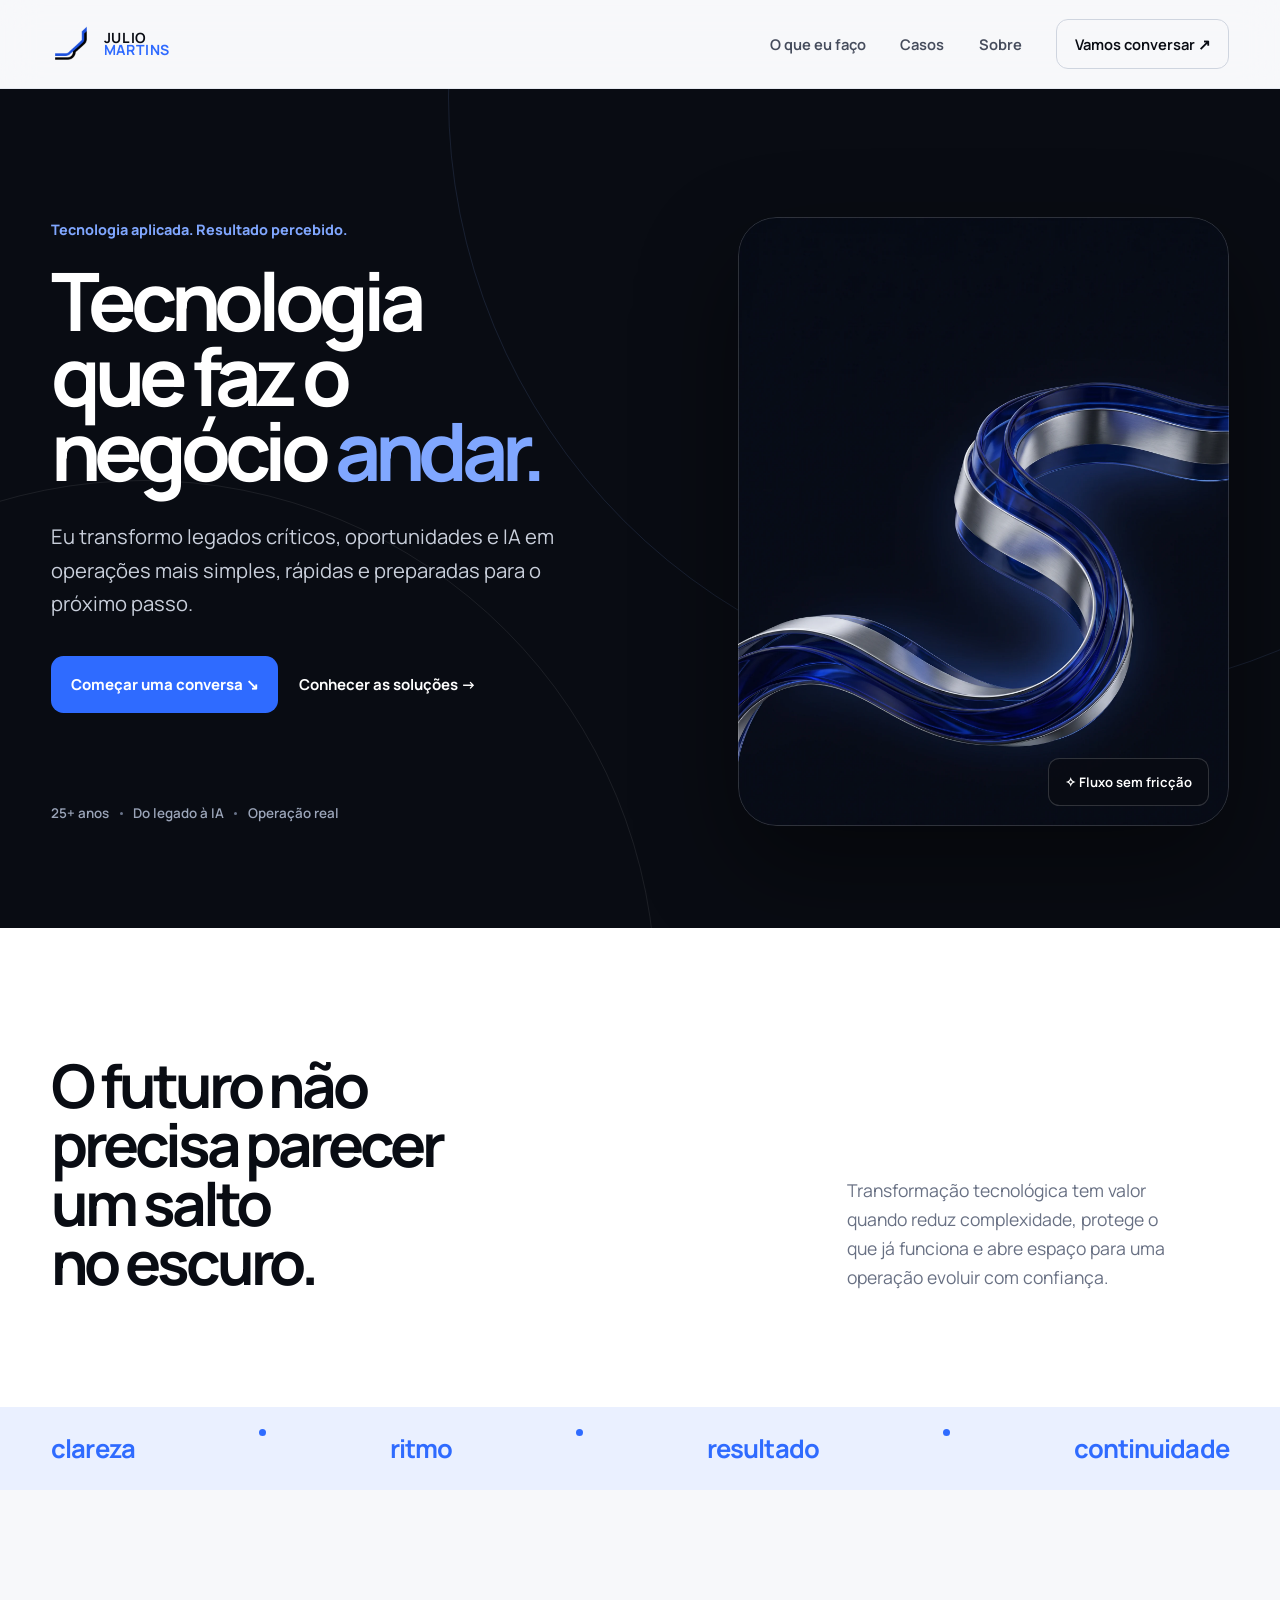
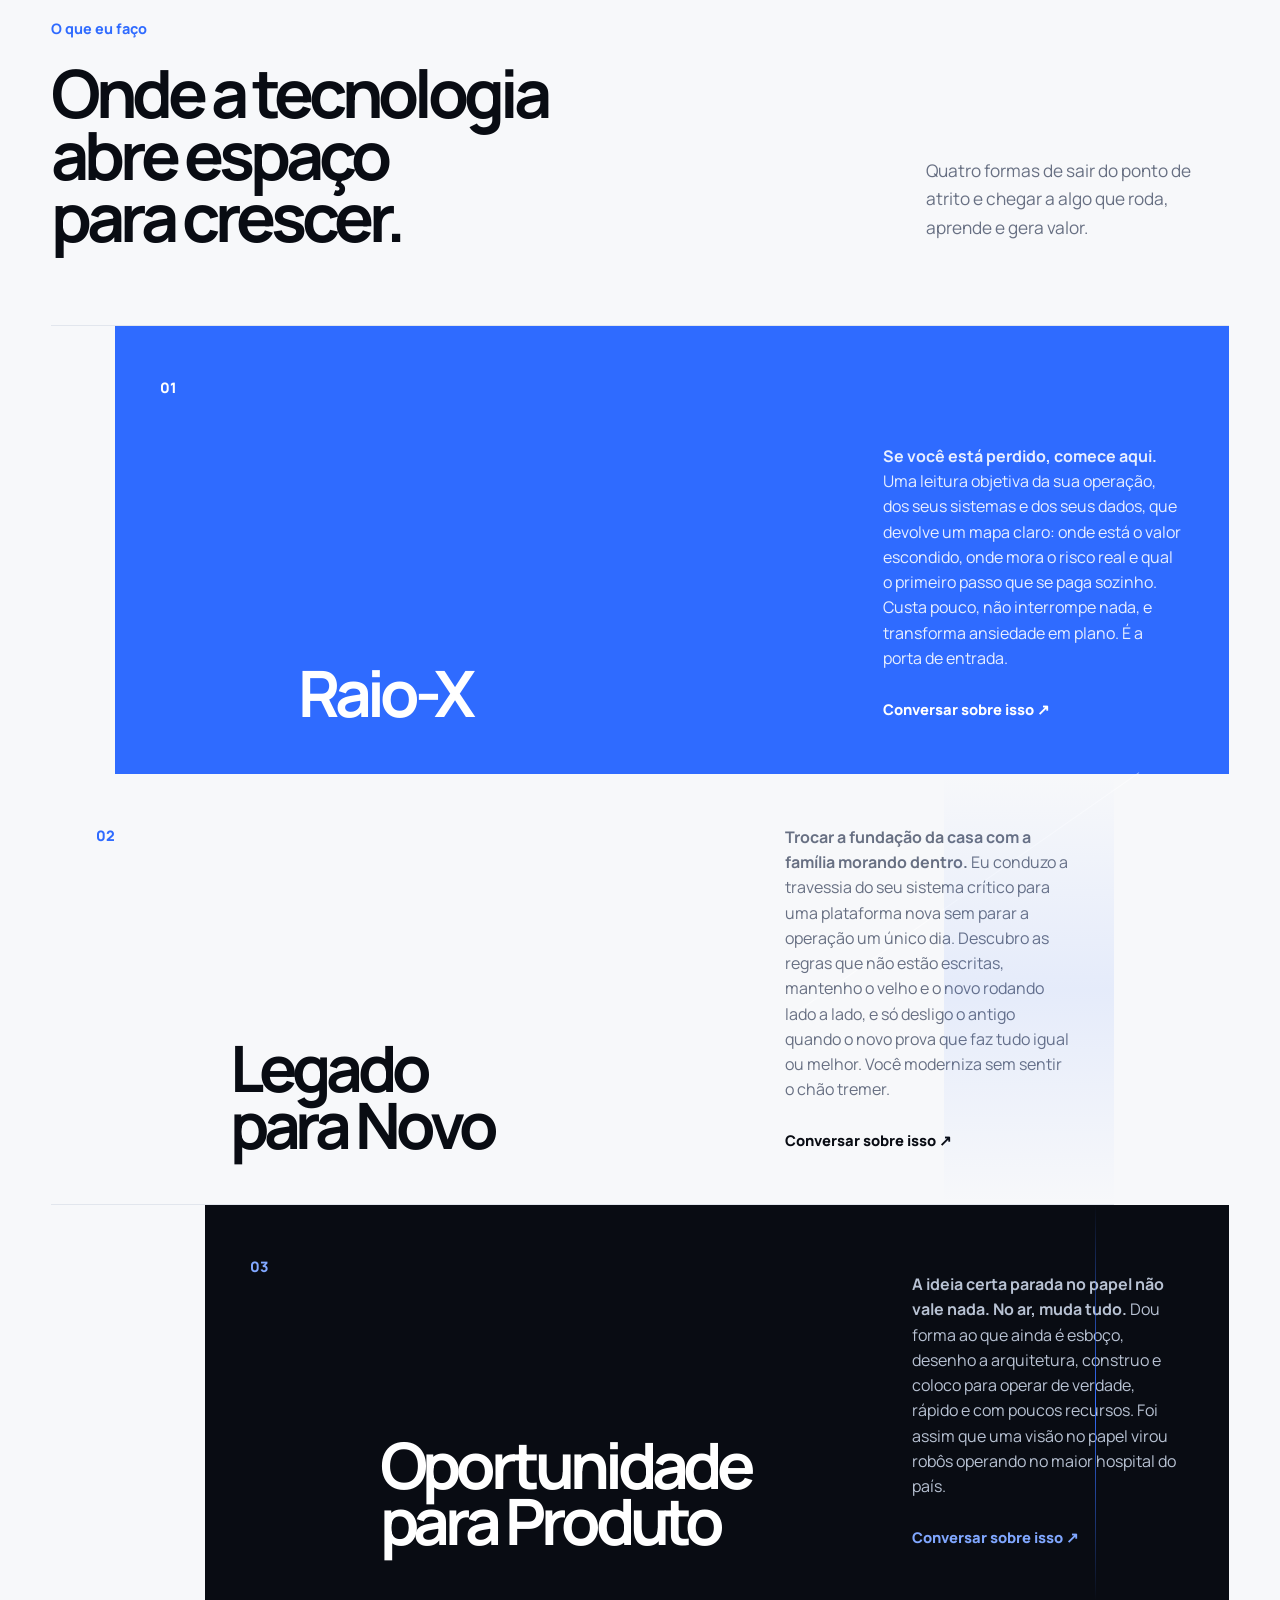
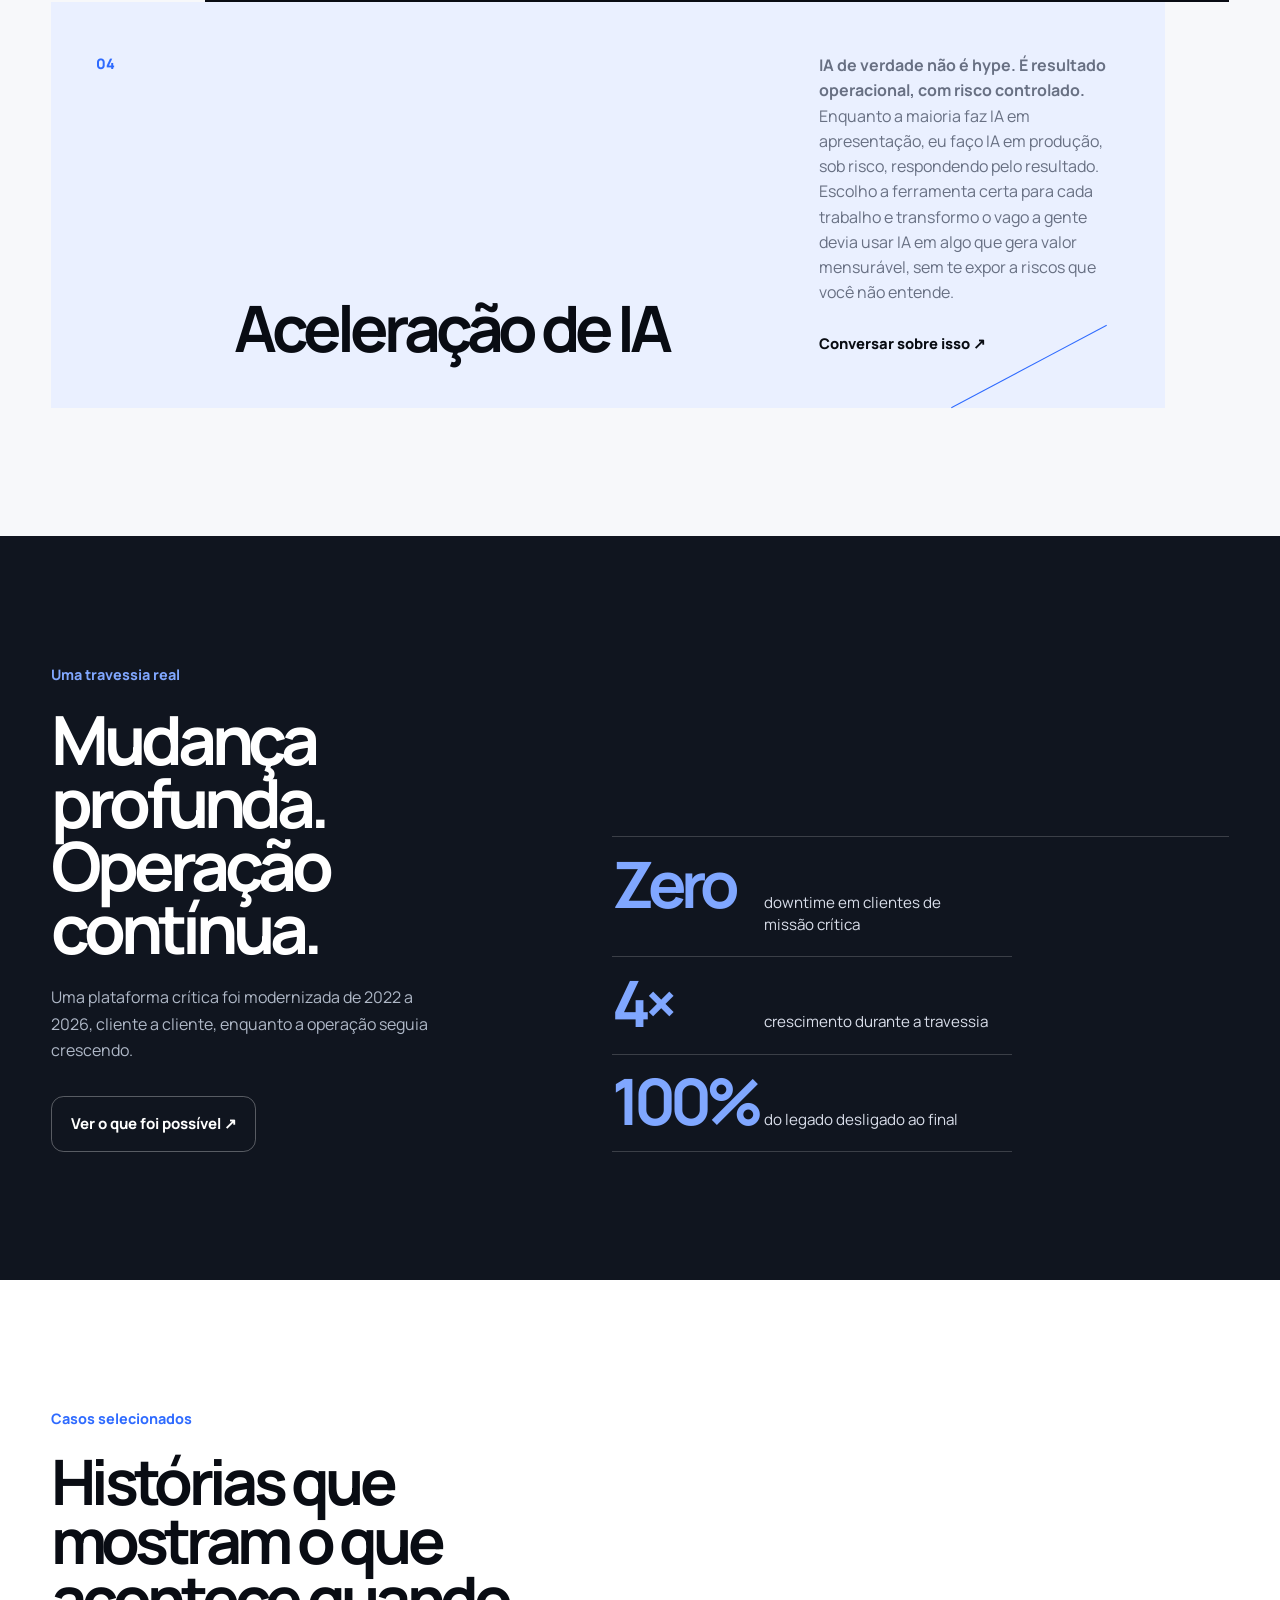
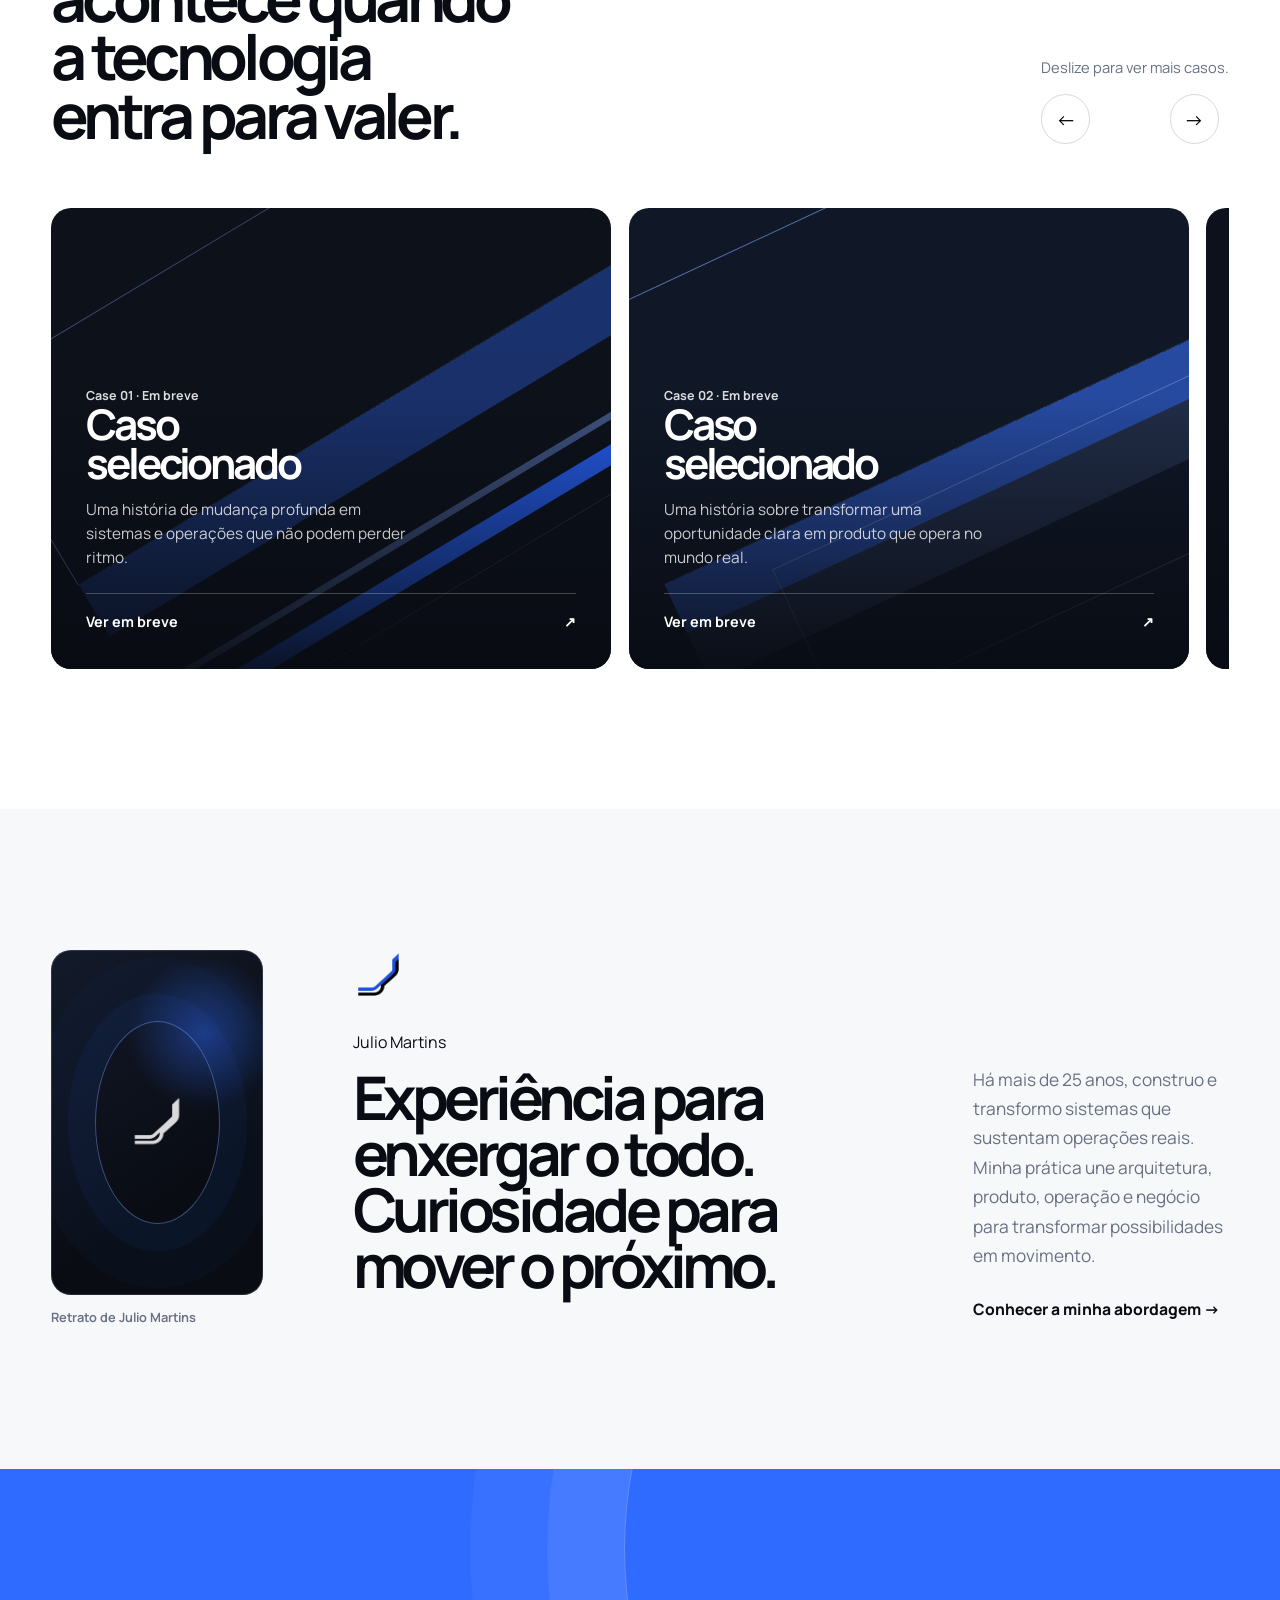
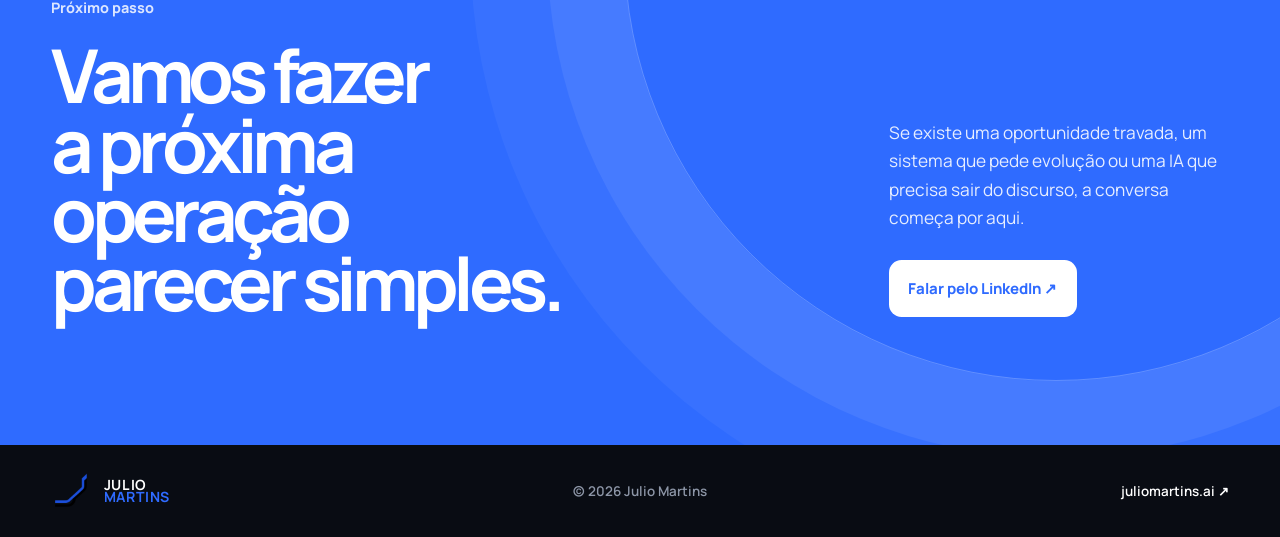
==== index.html @ aa7cf561 "conteudo: restaura textos convincentes dos produtos no design novo + remove todos os travessoes Co-A" ====
<!-- Direção visual: Sistema Vivo, minimalismo tecnológico premium, leve, comercial e sem estética de engenharia civil. -->
<!doctype html>
<html lang="pt-BR">
<head>
  <meta charset="utf-8">
  <meta name="viewport" content="width=device-width, initial-scale=1">
  <title>Julio Martins, tecnologia que faz o negócio andar</title>
  <meta name="description" content="Julio Martins transforma legados críticos, oportunidades e IA em operações mais simples, rápidas e preparadas para crescer.">
  <meta property="og:type" content="website"><meta property="og:locale" content="pt_BR">
  <meta property="og:title" content="Julio Martins, tecnologia que faz o negócio andar"><meta property="og:description" content="Tecnologia aplicada em operações reais, com clareza e resultado percebido.">
  <meta property="og:image" content="https://juliomartins.ai/assets/img/og-default.svg"><meta property="og:url" content="https://juliomartins.ai/">
  <link rel="canonical" href="https://juliomartins.ai/"><link rel="icon" href="assets/img/marca-trilhos.webp" type="image/webp">
  <link rel="preconnect" href="https://fonts.googleapis.com"><link rel="preconnect" href="https://fonts.gstatic.com" crossorigin>
  <link href="https://fonts.googleapis.com/css2?family=Manrope:wght@400;500;600;700;800&display=swap" rel="stylesheet"><link rel="stylesheet" href="styles.css"><link rel="stylesheet" href="styles-improvements.css"><link rel="stylesheet" href="practice-sequence.css">
</head>
<body>
  <a class="skip-link" href="#conteudo">Ir para o conteúdo principal</a>
  <header class="site-header"><div class="shell header-inner"><a class="brand" href="#inicio" aria-label="Julio Martins, início"><img src="assets/img/marca-trilhos.webp" alt=""><span><b>Julio</b><b>Martins</b></span></a><nav class="site-nav" aria-label="Navegação principal"><a href="#praticas">O que eu faço</a><a href="#casos">Casos</a><a href="#sobre">Sobre</a><a class="nav-cta" href="#contato">Vamos conversar ↗</a></nav></div></header>
  <main id="conteudo">
    <section class="hero" id="inicio"><div class="hero-orbit a" aria-hidden="true"></div><div class="hero-orbit b" aria-hidden="true"></div><div class="shell hero-layout"><div class="hero-copy"><p class="hero-kicker">Tecnologia aplicada. Resultado percebido.</p><h1>Tecnologia que faz o negócio <em>andar.</em></h1><p>Eu transformo legados críticos, oportunidades e IA em operações mais simples, rápidas e preparadas para o próximo passo.</p><div class="hero-actions"><a class="button primary" href="#contato">Começar uma conversa ↘</a><a class="quiet" href="#praticas">Conhecer as soluções →</a></div><small>25+ anos <i></i> Do legado à IA <i></i> Operação real</small></div><figure class="hero-art"><img src="assets/img/hero-sistema-vivo-premium.webp" alt="Escultura fluida em vidro azul, representando um sistema em movimento"><figcaption>✧ Fluxo sem fricção</figcaption></figure></div></section>
    <section class="signal"><div class="shell signal-layout"><h2>O futuro não precisa parecer um salto no escuro.</h2><p>Transformação tecnológica tem valor quando reduz complexidade, protege o que já funciona e abre espaço para uma operação evoluir com confiança.</p></div><div class="marquee">clareza <i></i> ritmo <i></i> resultado <i></i> continuidade</div></section>
    <section class="practices" id="praticas"><div class="shell intro"><div><p class="section-label">O que eu faço</p><h2>Onde a tecnologia abre espaço para crescer.</h2></div><p>Quatro formas de sair do ponto de atrito e chegar a algo que roda, aprende e gera valor.</p></div><div class="shell practice-sequence">
      <article class="practice-row practice-row--01"><p class="practice-index">01</p><h3>Raio-X</h3><div class="practice-summary"><p><strong>Se você está perdido, comece aqui.</strong> Uma leitura objetiva da sua operação, dos seus sistemas e dos seus dados, que devolve um mapa claro: onde está o valor escondido, onde mora o risco real e qual o primeiro passo que se paga sozinho. Custa pouco, não interrompe nada, e transforma ansiedade em plano. É a porta de entrada.</p><a href="#contato">Conversar sobre isso ↗</a></div></article>
      <article class="practice-row practice-row--02"><p class="practice-index">02</p><h3>Legado para Novo</h3><div class="practice-summary"><p><strong>Trocar a fundação da casa com a família morando dentro.</strong> Eu conduzo a travessia do seu sistema crítico para uma plataforma nova sem parar a operação um único dia. Descubro as regras que não estão escritas, mantenho o velho e o novo rodando lado a lado, e só desligo o antigo quando o novo prova que faz tudo igual ou melhor. Você moderniza sem sentir o chão tremer.</p><a href="#contato">Conversar sobre isso ↗</a></div></article>
      <article class="practice-row practice-row--03"><p class="practice-index">03</p><h3>Oportunidade para Produto</h3><div class="practice-summary"><p><strong>A ideia certa parada no papel não vale nada. No ar, muda tudo.</strong> Dou forma ao que ainda é esboço, desenho a arquitetura, construo e coloco para operar de verdade, rápido e com poucos recursos. Foi assim que uma visão no papel virou robôs operando no maior hospital do país.</p><a href="#contato">Conversar sobre isso ↗</a></div></article>
      <article class="practice-row practice-row--04"><p class="practice-index">04</p><h3>Aceleração de IA</h3><div class="practice-summary"><p><strong>IA de verdade não é hype. É resultado operacional, com risco controlado.</strong> Enquanto a maioria faz IA em apresentação, eu faço IA em produção, sob risco, respondendo pelo resultado. Escolho a ferramenta certa para cada trabalho e transformo o vago a gente devia usar IA em algo que gera valor mensurável, sem te expor a riscos que você não entende.</p><a href="#contato">Conversar sobre isso ↗</a></div></article>
    </div></section>
    <section class="outcome"><div class="shell outcome-layout"><div><p class="section-label">Uma travessia real</p><h2>Mudança profunda. Operação contínua.</h2><p>Uma plataforma crítica foi modernizada de 2022 a 2026, cliente a cliente, enquanto a operação seguia crescendo.</p><a class="button outline" href="casos/br-captura.html">Ver o que foi possível ↗</a></div><div class="numbers"><p><b>Zero</b><span>downtime em clientes de missão crítica</span></p><p><b>4×</b><span>crescimento durante a travessia</span></p><p><b>100%</b><span>do legado desligado ao final</span></p></div></div></section>
    <section class="cases" id="casos"><div class="shell cases-head"><div><p class="section-label">Casos selecionados</p><h2>Histórias que mostram o que acontece quando a tecnologia entra para valer.</h2></div><div class="controls"><p>Deslize para ver mais casos.</p><button class="prev" type="button" aria-label="Ver casos anteriores">←</button><button class="next" type="button" aria-label="Ver próximos casos">→</button></div></div><div class="case-carousel" aria-label="Carrossel de casos selecionados">
      <article class="case migration"><div><span>Case 01 · Em breve</span><h3>Caso selecionado</h3><p>Uma história de mudança profunda em sistemas e operações que não podem perder ritmo.</p><footer>Ver em breve <b>↗</b></footer></div></article>
      <article class="case product"><div><span>Case 02 · Em breve</span><h3>Caso selecionado</h3><p>Uma história sobre transformar uma oportunidade clara em produto que opera no mundo real.</p><footer>Ver em breve <b>↗</b></footer></div></article>
      <article class="case intelligence"><div><span>Case 03 · Em breve</span><h3>Caso selecionado</h3><p>Uma história de IA aplicada com clareza, método e responsabilidade sobre o resultado.</p><footer>Ver em breve <b>↗</b></footer></div></article>
    </div></section>
    <section class="about" id="sobre"><div class="shell about-layout"><figure class="portrait-slot" data-slot="foto-julio"><div class="portrait-placeholder" aria-hidden="true"><img src="assets/img/marca-trilhos.webp" alt=""></div><figcaption>Retrato de Julio Martins</figcaption></figure><div><img src="assets/img/marca-trilhos.webp" alt="" class="about-mark"><p>Julio Martins</p><h2>Experiência para enxergar o todo. Curiosidade para mover o próximo.</h2></div><div><p>Há mais de 25 anos, construo e transformo sistemas que sustentam operações reais. Minha prática une arquitetura, produto, operação e negócio para transformar possibilidades em movimento.</p><a href="#contato">Conhecer a minha abordagem →</a></div></div></section>
    <section class="contact" id="contato"><div class="glow" aria-hidden="true"></div><div class="shell contact-layout"><div><p class="section-label">Próximo passo</p><h2>Vamos fazer a próxima operação parecer simples.</h2></div><div><p>Se existe uma oportunidade travada, um sistema que pede evolução ou uma IA que precisa sair do discurso, a conversa começa por aqui.</p><a class="button white" href="https://www.linkedin.com/in/juliomartins" rel="me">Falar pelo LinkedIn ↗</a></div></div></section>
  </main>
  <footer class="site-footer"><div class="shell footer-inner"><a class="brand" href="#inicio"><img src="assets/img/marca-trilhos.webp" alt=""><span><b>Julio</b><b>Martins</b></span></a><p>© 2026 Julio Martins</p><a href="https://juliomartins.ai/">juliomartins.ai ↗</a></div></footer>
  <script>const c=document.querySelector('.case-carousel');document.querySelector('.prev').addEventListener('click',()=>c.scrollBy({left:-c.clientWidth*.82,behavior:'smooth'}));document.querySelector('.next').addEventListener('click',()=>c.scrollBy({left:c.clientWidth*.82,behavior:'smooth'}));</script>
</body>
</html>
---- styles.css ----
/* Sistema Vivo — minimalismo tecnológico premium; sofisticado e comercial, sem linguagem de engenharia civil. */
:root{--ink:#090c13;--canvas:#f7f8fa;--white:#fff;--muted:#687083;--line:#e2e6ed;--blue:#2f6bff;--pale:#eaf0ff;--bright:#80a7ff;--font:"Manrope",Arial,sans-serif;--shell:min(100% - clamp(2rem,8vw,10rem),86rem);--ease:cubic-bezier(.22,1,.36,1)}*{box-sizing:border-box}html{scroll-behavior:smooth;scroll-padding-top:5.5rem}body{min-width:320px;margin:0;background:var(--canvas);color:var(--ink);font-family:var(--font);line-height:1.55;-webkit-font-smoothing:antialiased}img{display:block;max-width:100%}a{color:inherit}button{font:inherit;cursor:pointer}:focus-visible{outline:3px solid var(--blue);outline-offset:4px}.shell{width:var(--shell);margin:auto}.skip-link{position:fixed;z-index:99;top:.7rem;left:.7rem;transform:translateY(-200%);padding:.7rem 1rem;background:#fff;border-radius:.5rem;font-weight:800;text-decoration:none}.skip-link:focus{transform:translateY(0)}
/* Navegação */.site-header{position:sticky;z-index:20;top:0;background:rgba(247,248,250,.88);border-bottom:1px solid rgba(226,230,237,.78);backdrop-filter:blur(18px)}.header-inner{display:flex;align-items:center;justify-content:space-between;min-height:5.5rem;gap:2rem}.brand{display:inline-flex;align-items:center;gap:.78rem;text-decoration:none}.brand img{width:2.5rem;height:2.5rem}.brand span{display:grid;font-size:.88rem;font-weight:800;letter-spacing:.045em;line-height:.86;text-transform:uppercase}.brand b:last-child{color:var(--blue)}.site-nav{display:flex;align-items:center;gap:clamp(1.3rem,2.7vw,2.8rem)}.site-nav a{position:relative;color:#454c5c;font-size:.92rem;font-weight:650;text-decoration:none}.site-nav a:not(.nav-cta)::after{position:absolute;right:0;bottom:-.45rem;left:0;height:2px;background:var(--blue);content:"";transform:scaleX(0);transform-origin:left;transition:transform .18s var(--ease)}.site-nav a:hover{color:var(--ink)}.site-nav a:hover::after{transform:scaleX(1)}.nav-cta{padding:.78rem 1.08rem;border:1px solid #cfd5df;border-radius:.75rem!important;color:var(--ink)!important}.nav-cta:hover{border-color:var(--ink);background:#fff}
/* Abertura */.hero{position:relative;isolation:isolate;overflow:hidden;background:var(--ink);color:#fff}.hero-layout{position:relative;z-index:1;display:grid;grid-template-columns:minmax(0,1.02fr) minmax(23rem,.82fr);gap:clamp(2rem,6vw,8rem);align-items:center;min-height:min(49rem,calc(100vh - 5.5rem));padding:clamp(5rem,10vw,9rem) 0 clamp(4.5rem,8vw,7.5rem)}.hero-copy{max-width:43rem}.hero-kicker,.section-label{margin:0 0 1.35rem;color:var(--blue);font-size:.9rem;font-weight:750}.hero-kicker{color:var(--bright)}h1,h2,h3{margin:0;font-weight:700;letter-spacing:-.075em;line-height:.93;text-wrap:balance}.hero h1{max-width:10ch;font-size:clamp(3.45rem,6.3vw,7rem)}.hero h1 em{color:var(--bright);font-style:normal}.hero-copy>p:not(.hero-kicker){max-width:44ch;margin:2rem 0 0;color:#c9cfdb;font-size:clamp(1.08rem,1.58vw,1.32rem);line-height:1.65}.hero-actions{display:flex;flex-wrap:wrap;gap:.9rem;align-items:center;margin-top:2.25rem}.button{display:inline-flex;align-items:center;justify-content:center;gap:.65rem;min-height:3.55rem;padding:.88rem 1.16rem;border:1px solid transparent;border-radius:.78rem;font-size:.94rem;font-weight:750;text-decoration:none;transition:transform .18s var(--ease),background .18s var(--ease)}.button:hover{transform:translateY(-2px)}.primary{background:var(--blue);color:#fff}.primary:hover{background:#2159df}.quiet{padding:.8rem .4rem;color:#fff;font-size:.94rem;font-weight:700;text-decoration:none}.hero-copy small{display:flex;flex-wrap:wrap;align-items:center;gap:.65rem;margin-top:clamp(3.5rem,7vw,6rem);color:#9ba5b9;font-size:.84rem;font-weight:600}.hero-copy small i{width:3px;height:3px;border-radius:50%;background:#69748a}.hero-art{position:relative;min-height:31rem;margin:0;overflow:hidden;border-radius:clamp(1.5rem,3vw,2.6rem);box-shadow:0 42px 100px rgba(0,0,0,.44)}.hero-art::before{position:absolute;z-index:1;inset:0;border:1px solid rgba(255,255,255,.16);border-radius:inherit;content:""}.hero-art img{width:100%;height:100%;min-height:31rem;object-fit:cover}.hero-art figcaption{position:absolute;z-index:2;right:1.25rem;bottom:1.25rem;padding:.8rem 1rem;border:1px solid rgba(255,255,255,.16);border-radius:.72rem;background:rgba(9,12,19,.8);font-size:.82rem;font-weight:650}.hero-orbit{position:absolute;z-index:0;border:1px solid rgba(128,167,255,.13);border-radius:50%}.hero-orbit.a{top:-37rem;right:-23rem;width:75rem;height:75rem}.hero-orbit.b{bottom:-36rem;left:-23rem;width:64rem;height:64rem;border-color:rgba(255,255,255,.08)}
/* Texto de valor */.signal{padding:clamp(5rem,10vw,10rem) 0 0;background:#fff}.signal-layout{display:grid;grid-template-columns:minmax(0,1fr) minmax(15rem,.55fr);gap:clamp(2rem,8vw,8rem);align-items:end;padding-bottom:clamp(4.6rem,9vw,8.5rem)}.signal h2{max-width:12ch;font-size:clamp(2.7rem,4.7vw,5.2rem);letter-spacing:-.068em;line-height:.98}.signal p{max-width:29ch;margin:.4rem 0 0;color:var(--muted);font-size:1.1rem;line-height:1.65}.marquee{display:flex;justify-content:space-between;gap:1rem;overflow:hidden;padding:1.35rem max(1rem,calc((100% - var(--shell))/2));background:var(--pale);color:var(--blue);font-size:clamp(1.15rem,2vw,1.8rem);font-weight:700;letter-spacing:-.035em;white-space:nowrap}.marquee i{width:.45rem;height:.45rem;flex:0 0 auto;border-radius:50%;background:currentColor}
/* Práticas */.practices{padding:clamp(5rem,10vw,10rem) 0}.intro{display:grid;grid-template-columns:minmax(0,1.15fr) minmax(16rem,.45fr);gap:clamp(2rem,8vw,9rem);align-items:end}.intro h2{max-width:12ch;font-size:clamp(2.8rem,5.2vw,5.8rem)}.intro>p{max-width:29ch;margin:0 0 .35rem;color:var(--muted);font-size:1.08rem;line-height:1.65}.practice-grid{display:grid;grid-template-columns:repeat(2,minmax(0,1fr));gap:1rem;margin-top:clamp(2.6rem,5vw,5rem)}.practice{position:relative;display:flex;min-height:clamp(24rem,33vw,31rem);flex-direction:column;justify-content:space-between;overflow:hidden;padding:clamp(1.7rem,3.2vw,2.7rem);border-radius:1.45rem;transition:transform .3s var(--ease),box-shadow .3s var(--ease)}.practice:hover{z-index:1;transform:translateY(-6px);box-shadow:0 28px 60px rgba(19,31,61,.16)}.practice.featured{grid-column:1/-1;min-height:clamp(28rem,40vw,37rem);background:var(--blue);color:#fff}.practice.featured::after{position:absolute;top:-25%;right:-12%;width:29rem;height:29rem;border:1px solid rgba(255,255,255,.2);border-radius:50%;content:""}.practice.dark{background:#10151f;color:#fff}.practice.dark::after{position:absolute;right:-5rem;bottom:-6rem;width:20rem;height:20rem;border-radius:50%;background:radial-gradient(circle at 35% 35%,rgba(47,107,255,.96),rgba(47,107,255,.04) 60%,transparent 61%);content:""}.practice.soft{background:var(--pale)}.practice.soft::after{position:absolute;top:-4rem;right:8%;width:10rem;height:10rem;border-radius:50%;background:rgba(47,107,255,.18);content:""}.practice.light{grid-column:1/-1;min-height:clamp(19rem,25vw,24rem);border:1px solid var(--line);background:#fff}.practice.light::after{position:absolute;right:8%;bottom:-9rem;width:22rem;height:22rem;border:1px solid #d2defd;border-radius:50%;content:""}.practice header,.practice a{position:relative;z-index:1;display:flex;justify-content:space-between;color:inherit;font-size:.86rem;font-weight:750;text-decoration:none}.practice header{opacity:.72}.practice>div{position:relative;z-index:1;max-width:32rem;margin-top:auto}.practice.featured>div{max-width:39rem}.practice h3{font-size:clamp(2.4rem,4.1vw,4.55rem)}.practice.featured h3{font-size:clamp(3.4rem,6.4vw,7rem)}.practice strong{display:block;max-width:26ch;margin-top:1.15rem;font-size:clamp(1.08rem,1.68vw,1.28rem);letter-spacing:-.035em;line-height:1.3}.practice p{max-width:49ch;margin:.85rem 0 0;font-size:1rem;line-height:1.63;opacity:.78}.practice.light>div{display:grid;grid-template-columns:minmax(12rem,.5fr) minmax(20rem,1fr);gap:2rem;align-items:end;max-width:100%}.practice.light strong,.practice.light p{margin:0}.practice a{margin-top:2.2rem;font-size:.94rem}.practice a b{font-size:1.25rem}
/* Resultado */.outcome{padding:clamp(5rem,10vw,10rem) 0;background:#10151f;color:#fff}.outcome-layout{display:grid;grid-template-columns:minmax(0,.83fr) minmax(24rem,1.15fr);gap:clamp(3rem,9vw,10rem);align-items:end}.outcome .section-label{color:var(--bright)}.outcome h2{max-width:10ch;font-size:clamp(2.8rem,5.3vw,6.1rem)}.outcome p:not(.section-label){max-width:40ch;margin:1.5rem 0 2rem;color:#afb8c7;font-size:1rem;line-height:1.65}.outline{border-color:rgba(255,255,255,.3);color:#fff}.numbers{border-top:1px solid rgba(255,255,255,.18)}.numbers p{display:grid;grid-template-columns:minmax(8rem,.5fr) 1fr;gap:1.5rem;align-items:baseline;margin:0!important;padding:1.3rem 0;border-bottom:1px solid rgba(255,255,255,.18)}.numbers b{color:var(--bright);font-size:clamp(3rem,5vw,5rem);letter-spacing:-.09em;line-height:.82}.numbers span{max-width:25ch;color:#d9deea;font-size:.95rem;line-height:1.4}
/* Casos */.cases{padding:clamp(5rem,10vw,10rem) 0;background:#fff}.cases-head{display:flex;justify-content:space-between;gap:2rem;align-items:end}.cases-head h2{max-width:13ch;font-size:clamp(2.6rem,4.9vw,5.4rem)}.controls{display:grid;grid-template-columns:1fr auto auto;gap:.6rem;align-items:center}.controls p{grid-column:1/-1;margin:0 0 .35rem;color:var(--muted);font-size:.92rem}.controls button{display:grid;width:3.1rem;height:3.1rem;place-items:center;border:1px solid #d4d9e3;border-radius:50%;background:transparent;font-size:1.25rem;transition:.18s var(--ease)}.controls button:hover{border-color:var(--blue);background:var(--blue);color:#fff}.case-carousel{display:flex;gap:1.1rem;width:var(--shell);margin:clamp(2.4rem,5vw,4.5rem) 0 0 max(1rem,calc((100% - var(--shell))/2));padding:0 max(1rem,calc((100% - var(--shell))/2)) .75rem 0;overflow-x:auto;scroll-snap-type:x mandatory;scrollbar-width:none}.case-carousel::-webkit-scrollbar{display:none}.case{position:relative;display:flex;min-height:clamp(23rem,36vw,31rem);flex:0 0 min(35rem,73vw);align-items:end;overflow:hidden;border-radius:1.25rem;background:#0d111a;color:#fff;scroll-snap-align:start}.case::before,.case::after,.case>div::before{position:absolute;content:""}.case.migration::before{top:-20%;right:-5%;width:32rem;height:32rem;border:1px solid rgba(128,167,255,.55);border-radius:50%;box-shadow:0 0 0 3.5rem rgba(47,107,255,.09),0 0 0 7rem rgba(47,107,255,.055)}.case.migration::after{right:-4rem;bottom:3rem;width:29rem;height:1rem;border-radius:99px;background:#3b76ff;box-shadow:-12rem -5rem 0 -.35rem rgba(128,167,255,.42);transform:rotate(-35deg)}.case.product{background:#122041}.case.product::before{top:-9rem;right:-6rem;width:27rem;height:27rem;border-radius:50%;background:radial-gradient(circle at 30% 68%,#82a7ff 0 4%,#2f6bff 22%,rgba(47,107,255,.18) 50%,transparent 67%)}.case.product::after{right:4rem;bottom:-4rem;width:21rem;height:21rem;border:1px solid rgba(255,255,255,.18);border-radius:50%}.case.intelligence::before{top:-8rem;left:-7rem;width:27rem;height:27rem;border-radius:50%;background:radial-gradient(circle at 58% 59%,#5183ff 0 9%,rgba(47,107,255,.64) 19%,rgba(47,107,255,.05) 55%,transparent 66%)}.case.intelligence::after{top:3rem;right:-10rem;width:24rem;height:24rem;border:1px solid rgba(128,167,255,.36);border-radius:50%}.case>div{position:relative;z-index:1;width:100%;padding:clamp(1.4rem,3vw,2.2rem);background:linear-gradient(180deg,rgba(8,11,18,.02) 15%,rgba(8,11,18,.9) 100%)}.case span{display:block;margin-bottom:auto;color:rgba(255,255,255,.85);font-size:.78rem;font-weight:700}.case h3{max-width:11ch;font-size:clamp(2rem,3.3vw,3.3rem)}.case p{max-width:38ch;margin:.9rem 0 1.5rem;color:rgba(255,255,255,.78);font-size:.96rem}.case footer{display:flex;justify-content:space-between;padding-top:1.05rem;border-top:1px solid rgba(255,255,255,.23);font-size:.9rem;font-weight:700}
/* Sobre e CTA */.about{padding:clamp(5.5rem,11vw,11rem) 0}.about-layout{display:grid;grid-template-columns:minmax(0,1.1fr) minmax(17rem,.48fr);gap:clamp(2rem,7vw,8rem)}.about-mark{width:clamp(3rem,4vw,4rem);height:clamp(3rem,4vw,4rem);margin-bottom:1.8rem}.about h2{max-width:12ch;font-size:clamp(2.65rem,4.7vw,5.2rem)}.about h2+*{margin-top:1rem}.about-layout>div:first-child>p{margin:0 0 .9rem;color:var(--blue);font-size:1.08rem;font-weight:800}.about-layout>div:last-child{padding-top:clamp(5rem,9vw,10rem)}.about-layout>div:last-child p{max-width:32ch;margin:0;color:var(--muted);font-size:1.08rem;line-height:1.7}.about-layout a{display:inline-block;margin-top:1.65rem;font-size:.98rem;font-weight:750;text-decoration:none}.about-layout a:hover{color:var(--blue)}.contact{position:relative;isolation:isolate;overflow:hidden;padding:clamp(5rem,10vw,9rem) 0;background:var(--blue);color:#fff}.glow{position:absolute;z-index:-1;top:-22rem;right:-13rem;width:54rem;height:54rem;border:1px solid rgba(255,255,255,.24);border-radius:50%;box-shadow:0 0 0 4.8rem rgba(255,255,255,.07),0 0 0 9.6rem rgba(255,255,255,.045)}.contact-layout{display:grid;grid-template-columns:minmax(0,1.1fr) minmax(17rem,.5fr);gap:clamp(2rem,7vw,8rem);align-items:end}.contact .section-label{color:#dce6ff}.contact h2{max-width:11ch;font-size:clamp(3rem,5.8vw,6.5rem)}.contact p:not(.section-label){max-width:31ch;margin:0 0 1.7rem;color:#e6edff;font-size:1.08rem;line-height:1.65}.white{background:#fff;color:var(--blue)}.white:hover{background:var(--ink);color:#fff}.site-footer{padding:1.65rem 0;background:var(--ink);color:#8d96a7}.footer-inner{display:grid;grid-template-columns:1fr auto 1fr;gap:1rem;align-items:center}.footer-inner .brand{color:#fff}.footer-inner p,.footer-inner>a:last-child{margin:0;font-size:.84rem;font-weight:600;text-decoration:none}.footer-inner>a:last-child{justify-self:end;color:#fff}
/* Responsividade */@media(max-width:63rem){.hero-layout{grid-template-columns:minmax(0,1fr) minmax(19rem,.66fr);gap:2.5rem}.hero-art,.hero-art img{min-height:27rem}.signal-layout{grid-template-columns:1fr}.outcome-layout,.contact-layout{grid-template-columns:1fr}.outcome-copy{max-width:42rem}.numbers{max-width:45rem}.about-layout{grid-template-columns:1fr}.about-layout>div:last-child{padding-top:0}}@media(max-width:48rem){.header-inner{min-height:4.9rem}.brand img{width:2.2rem;height:2.2rem}.brand span{font-size:.8rem}.site-nav{gap:1rem}.site-nav a{font-size:.85rem}.nav-cta{padding:.65rem .8rem}.hero-layout{grid-template-columns:1fr;min-height:auto;padding-top:5.3rem}.hero-art,.hero-art img{min-height:24rem}.signal h2{max-width:13ch}.intro{grid-template-columns:1fr;gap:1.5rem}.practice-grid{grid-template-columns:1fr}.practice,.practice.featured,.practice.light{grid-column:auto;min-height:24rem}.practice.featured h3{font-size:clamp(2.9rem,12vw,4.6rem)}.practice.light>div{display:block}.practice.light strong{margin-top:1.15rem}.practice.light p{margin:.85rem 0 0}.cases-head{align-items:start;flex-direction:column}.controls{width:100%;grid-template-columns:1fr auto auto}.case{flex-basis:78vw}.footer-inner{grid-template-columns:1fr;justify-items:start}.footer-inner>a:last-child{justify-self:start}}@media(max-width:32rem){:root{--shell:min(100% - 2rem,86rem)}.site-nav a:not(.nav-cta){display:none}.hero h1,.contact h2{font-size:clamp(3.1rem,15vw,4.3rem)}.hero-actions{flex-direction:column;align-items:flex-start}.button{width:100%}.quiet{width:auto}.hero-art,.hero-art img{min-height:20rem}.signal h2,.intro h2,.cases-head h2,.about h2{font-size:clamp(2.55rem,12vw,3.6rem)}.numbers p{grid-template-columns:1fr;gap:.55rem}.case{flex-basis:84vw}.contact{padding:4.5rem 0}}@media(prefers-reduced-motion:reduce){html{scroll-behavior:auto}*{transition:none!important;animation:none!important}}
---- styles-improvements.css ----
/* Sistema Vivo — arte de produto fluida, retrato reservado para foto real e casos sem formas esféricas genéricas. */
.hero-art img{object-position:center}
.about-layout{grid-template-columns:minmax(13rem,.42fr) minmax(0,1.05fr) minmax(16rem,.46fr);align-items:start}.portrait-slot{margin:0;align-self:start}.portrait-placeholder{position:relative;display:grid;min-height:clamp(18rem,27vw,25rem);place-items:center;overflow:hidden;border-radius:1.25rem;background:radial-gradient(circle at 72% 24%,rgba(47,107,255,.42),transparent 25%),linear-gradient(145deg,#131a2a 0%,#090c13 68%);box-shadow:inset 0 0 0 1px rgba(255,255,255,.13)}.portrait-placeholder::before{width:58%;height:58%;border:1px solid rgba(128,167,255,.42);border-radius:50%;content:"";box-shadow:0 0 0 1.7rem rgba(47,107,255,.06),0 0 0 4rem rgba(47,107,255,.035)}.portrait-placeholder img{position:absolute;width:3.5rem;height:3.5rem;object-fit:contain;filter:brightness(0) invert(1);opacity:.85}.portrait-slot figcaption{margin-top:.8rem;color:var(--muted);font-size:.8rem;font-weight:650}
/* Casos 2 e 3: linhas e trilhos ópticos, não esferas. */
.case.migration{background:#0d111a}.case.migration::before{top:-5%;left:-15%;width:132%;height:14rem;border-top:1px solid rgba(128,167,255,.36);border-bottom:1px solid rgba(128,167,255,.14);border-radius:0;background:none;box-shadow:0 3.8rem 0 -1px rgba(47,107,255,.36);transform:rotate(-31deg)}.case.migration::after{right:-12%;bottom:16%;width:102%;height:1.1rem;border-radius:99px;background:#245ceb;box-shadow:0 -2.1rem 0 -.35rem rgba(128,167,255,.44),0 2.1rem 0 -.55rem rgba(255,255,255,.26);transform:rotate(-31deg)}
.case.product{background:#101827}.case.product::before{top:-2rem;left:-10%;width:125%;height:17rem;border-top:1px solid rgba(128,167,255,.62);border-bottom:1px solid rgba(128,167,255,.2);border-radius:0;background:none;box-shadow:0 3.4rem 0 -1px rgba(47,107,255,.5),0 6.8rem 0 -1px rgba(128,167,255,.15);transform:rotate(-25deg)}.case.product::after{right:-13%;bottom:10%;width:85%;height:10rem;border-top:1px solid rgba(255,255,255,.24);border-radius:0;background:none;transform:rotate(-25deg)}.case.intelligence{background:#0c111c}.case.intelligence::before{top:-22%;left:34%;width:4.5rem;height:144%;border-radius:0;background:linear-gradient(180deg,transparent 0%,rgba(47,107,255,.1) 18%,rgba(85,132,255,.92) 50%,rgba(47,107,255,.08) 81%,transparent 100%);box-shadow:2.7rem 0 0 -2.63rem rgba(168,193,255,.65),-2.7rem 0 0 -2.63rem rgba(128,167,255,.26);transform:rotate(43deg)}.case.intelligence::after{top:40%;right:-18%;width:96%;height:1px;border-radius:99px;background:rgba(181,205,255,.62);box-shadow:0 2.4rem 0 -1px rgba(47,107,255,.82),0 -2.4rem 0 -1px rgba(128,167,255,.24);transform:rotate(-28deg)}
@media(max-width:63rem){.about-layout{grid-template-columns:minmax(12rem,.38fr) minmax(0,1fr)}.portrait-slot{grid-row:span 2}.about-layout>div:last-child{grid-column:2}}@media(max-width:48rem){.about-layout{grid-template-columns:1fr;gap:2rem}.portrait-slot{grid-row:auto;max-width:18rem}.portrait-placeholder{min-height:21rem}.about-layout>div:last-child{grid-column:auto}}
---- practice-sequence.css ----
/* Sistema Vivo — práticas como capítulos de produto, nunca como cartões de apresentação. */
.practice-grid{display:none}.practice-sequence{margin-top:clamp(3rem,6vw,6rem);border-top:1px solid var(--line)}.practice-row{position:relative;display:grid;grid-template-columns:minmax(4rem,.18fr) minmax(15rem,1.1fr) minmax(16rem,.62fr);gap:clamp(1.5rem,4vw,5rem);align-items:end;min-height:clamp(19rem,25vw,26rem);padding:clamp(2rem,4vw,4.25rem) clamp(1.3rem,3.5vw,4rem);border-bottom:1px solid var(--line)}.practice-row h3{max-width:11ch;margin:0;font-size:clamp(2.8rem,5vw,5.8rem);font-weight:700;letter-spacing:-.08em;line-height:.88}.practice-index{align-self:start;margin:0;color:var(--blue);font-size:.9rem;font-weight:800}.practice-summary{align-self:end;max-width:27rem}.practice-summary p{margin:0;color:var(--muted);font-size:clamp(1rem,1.25vw,1.14rem);line-height:1.58}.practice-summary a{display:inline-block;margin-top:1.65rem;color:var(--ink);font-size:.92rem;font-weight:800;text-decoration:none}.practice-summary a:hover{color:var(--blue)}.practice-row--01{min-height:clamp(26rem,35vw,36rem);margin-left:clamp(0rem,5vw,5rem);border-color:transparent;background:var(--blue);color:#fff}.practice-row--01::after{position:absolute;right:clamp(1.5rem,7vw,8rem);bottom:0;width:38%;height:1px;background:rgba(255,255,255,.48);content:"";transform:rotate(-35deg);transform-origin:right}.practice-row--01 .practice-index,.practice-row--01 .practice-summary a{color:#fff}.practice-row--01 .practice-summary p{color:#e8efff}.practice-row--02{margin-right:clamp(0rem,9vw,10rem)}.practice-row--02 h3{max-width:9ch}.practice-row--02::before{position:absolute;top:0;right:0;width:16%;height:100%;background:linear-gradient(180deg,transparent,rgba(47,107,255,.09),transparent);content:""}.practice-row--03{min-height:clamp(23rem,31vw,31rem);margin-left:clamp(0rem,12vw,13rem);border-color:transparent;background:var(--ink);color:#fff}.practice-row--03 .practice-index,.practice-row--03 .practice-summary a{color:var(--bright)}.practice-row--03 .practice-summary p{color:#b8c2d3}.practice-row--03::after{position:absolute;top:0;right:13%;width:1px;height:100%;background:linear-gradient(180deg,transparent,#356fff,transparent);content:""}.practice-row--04{min-height:clamp(17rem,21vw,22rem);margin-right:clamp(0rem,5vw,5rem);border-color:transparent;background:var(--pale)}.practice-row--04 h3{max-width:14ch}.practice-row--04::before{position:absolute;right:3rem;bottom:2.5rem;width:11rem;height:1px;background:var(--blue);content:"";transform:rotate(-28deg)}@media(max-width:48rem){.practice-sequence{margin-top:3rem}.practice-row,.practice-row--01,.practice-row--02,.practice-row--03,.practice-row--04{grid-template-columns:1fr;gap:1.5rem;min-height:auto;margin-right:0;margin-left:0;padding:2.3rem 1.5rem}.practice-row h3{max-width:12ch;font-size:clamp(3rem,12vw,4.6rem)}.practice-row--01,.practice-row--03{padding-block:3rem}.practice-summary{max-width:31rem}.practice-summary p{font-size:1rem}.practice-row--04::before{right:1.5rem;bottom:2rem;width:8rem}}
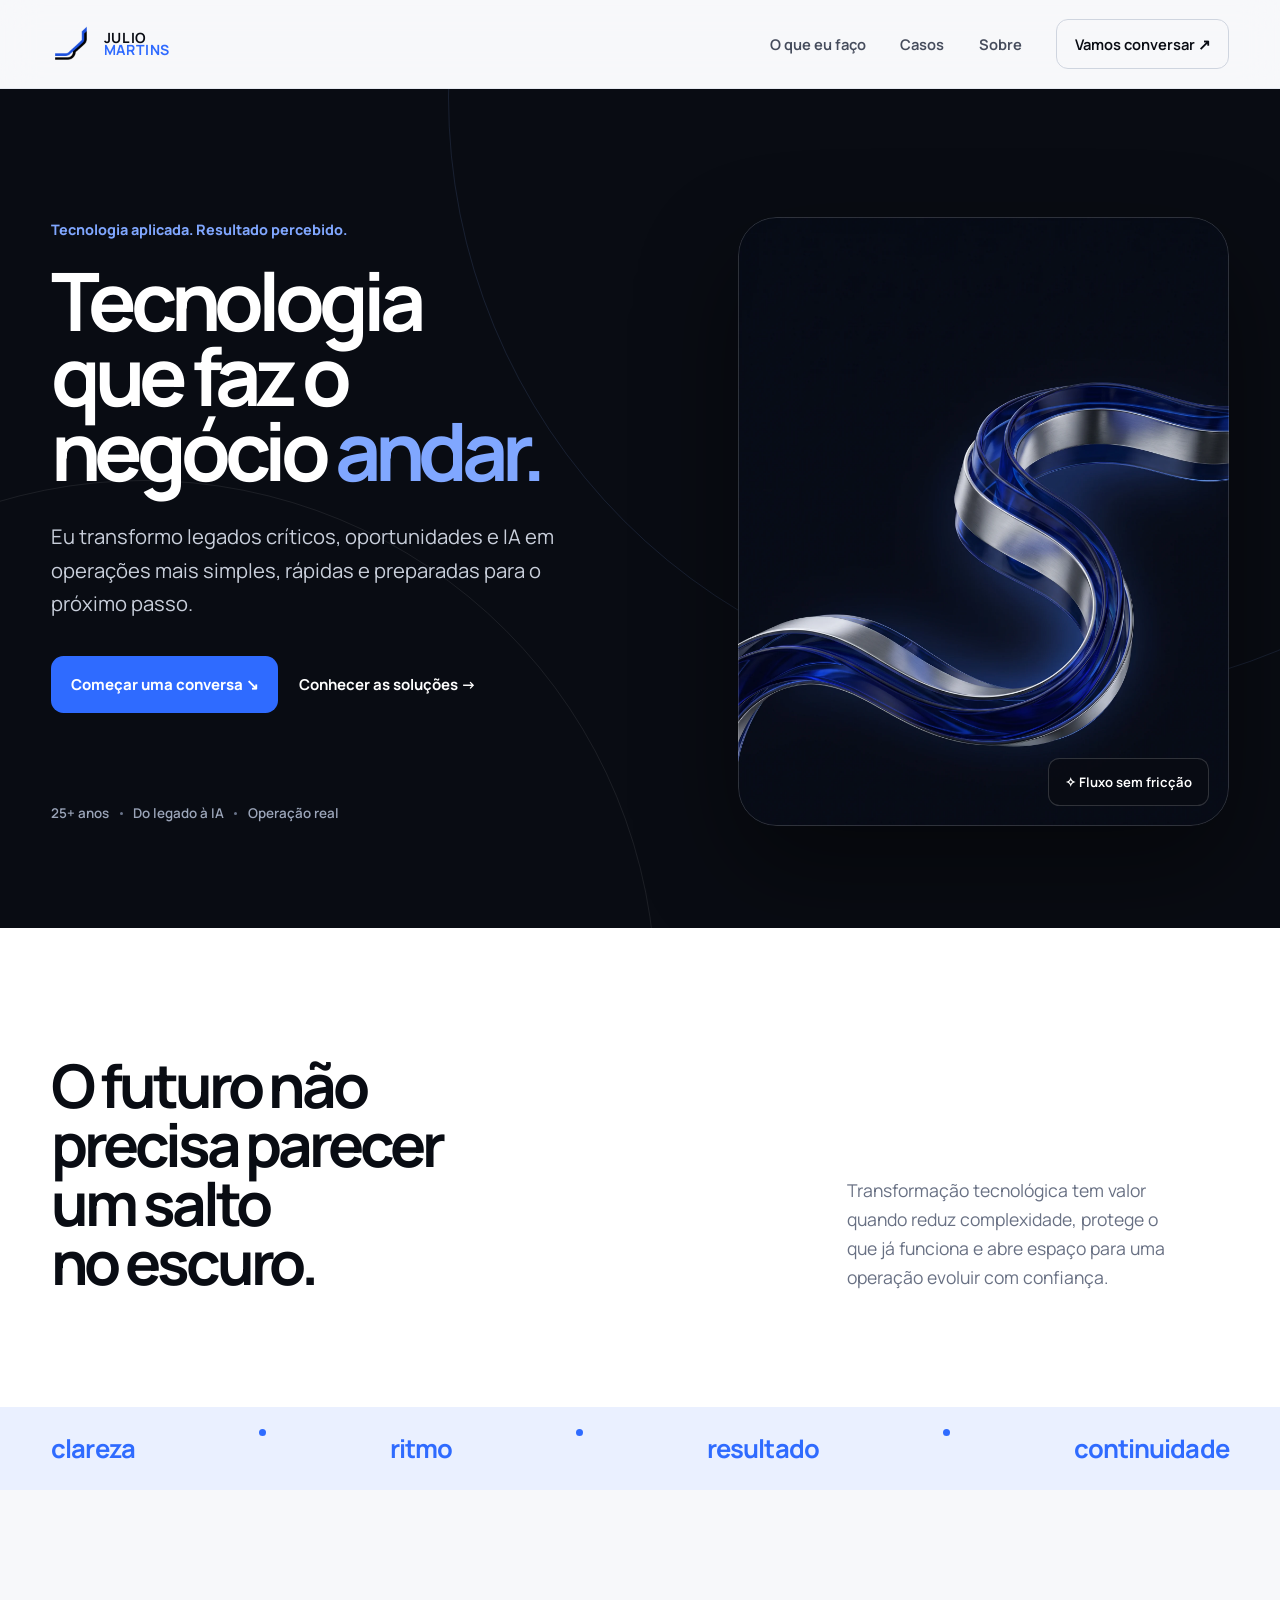
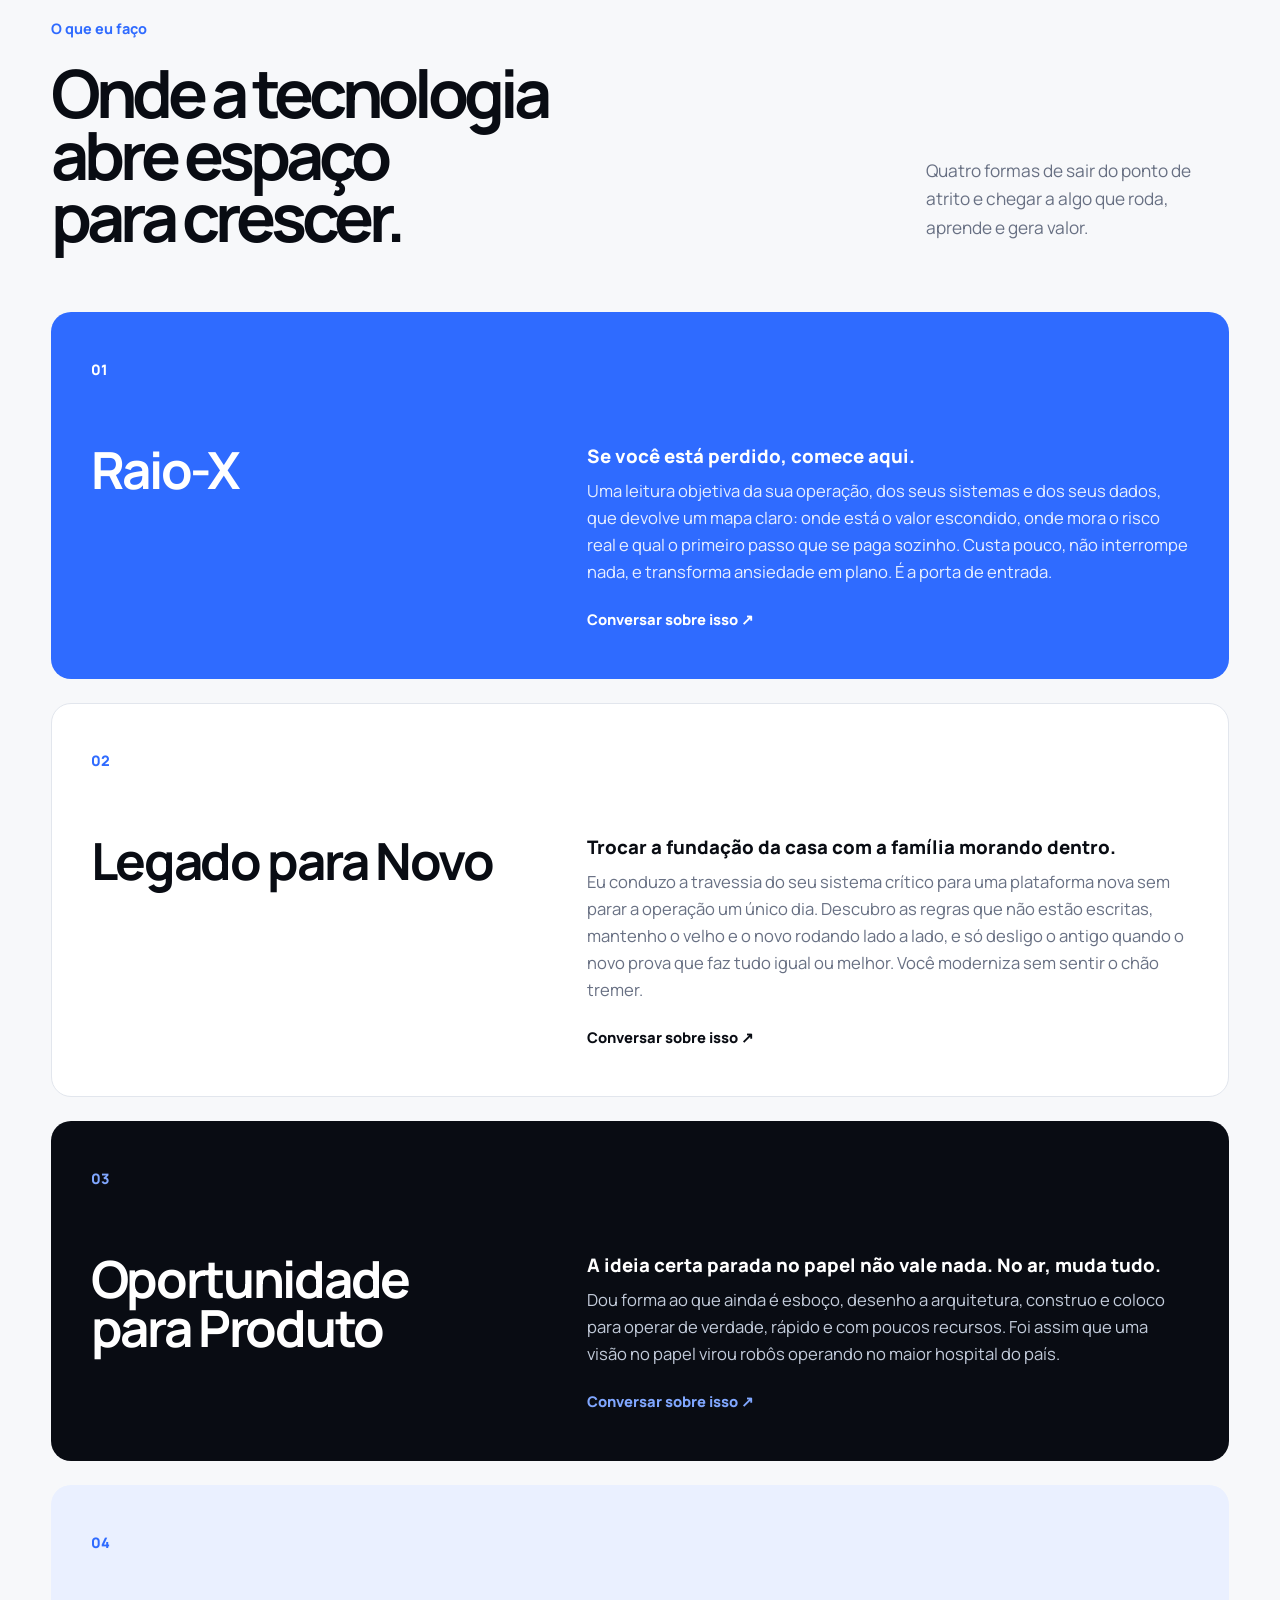
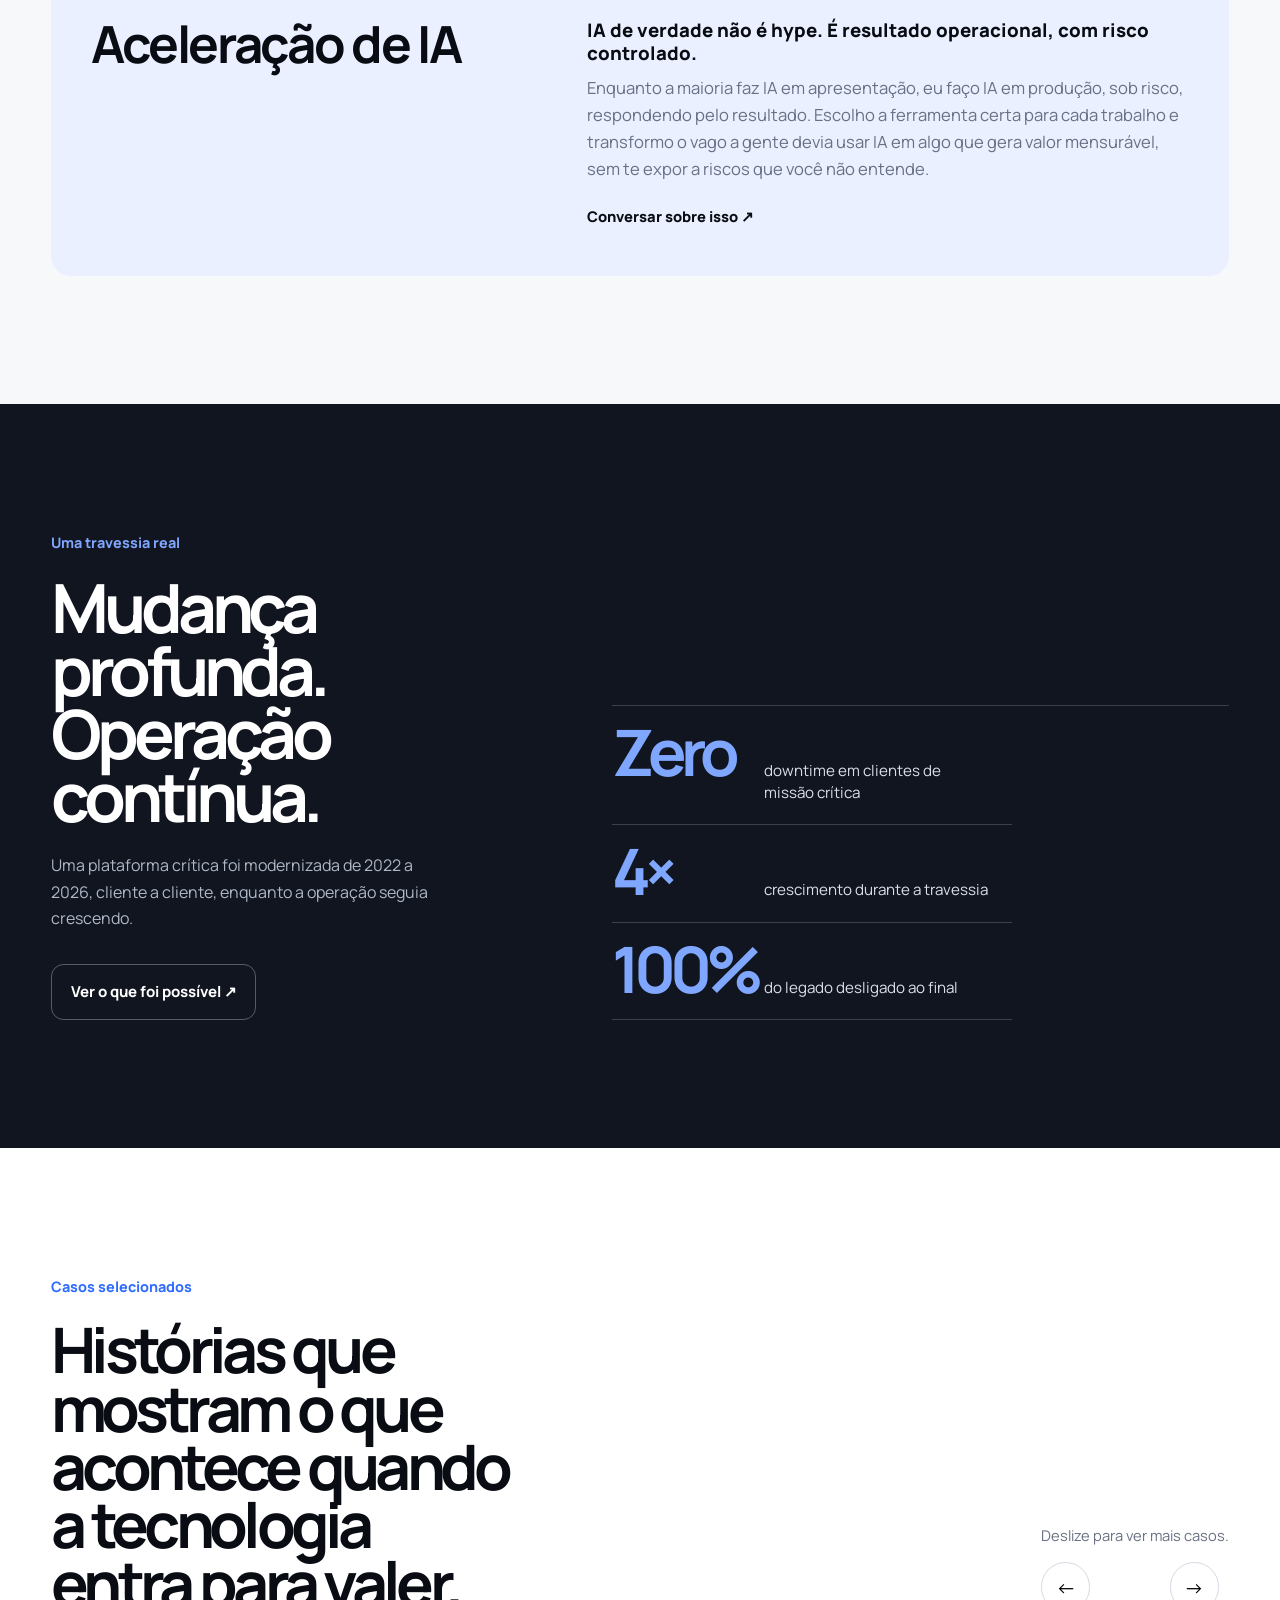
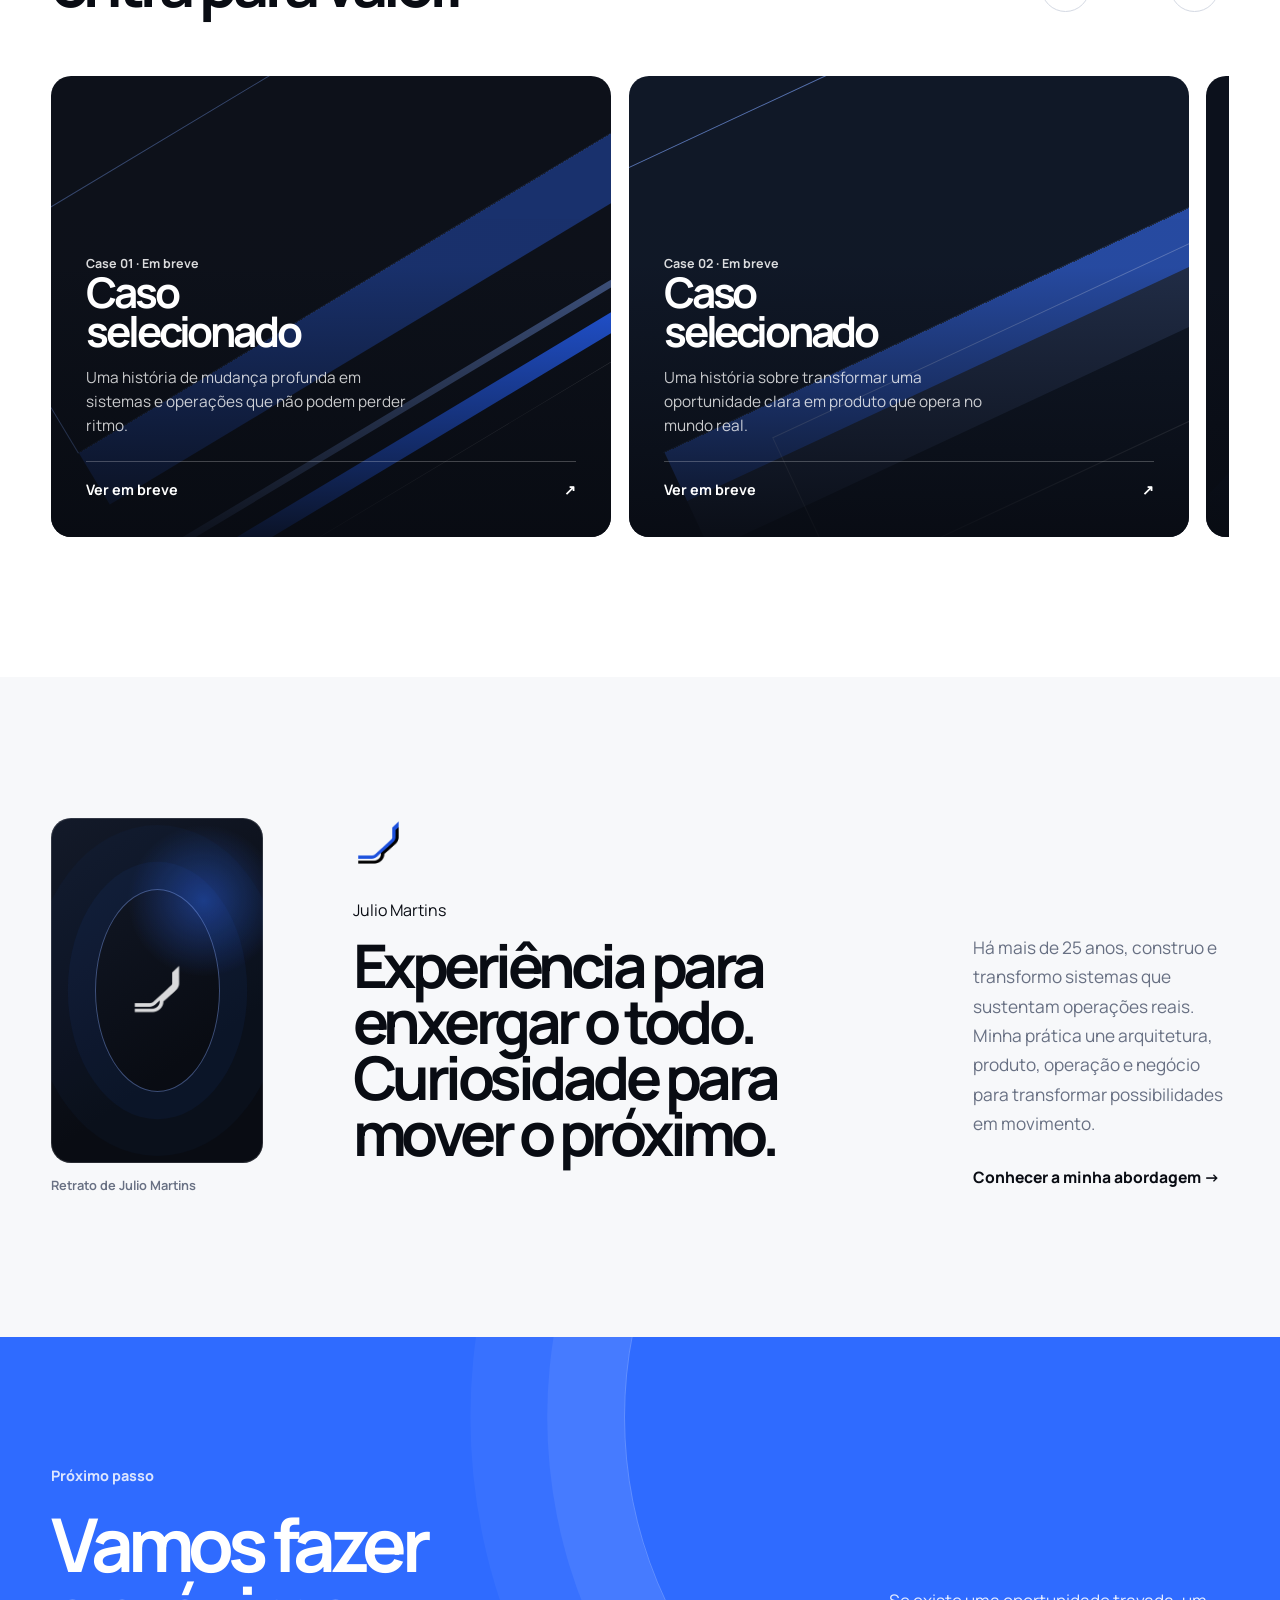
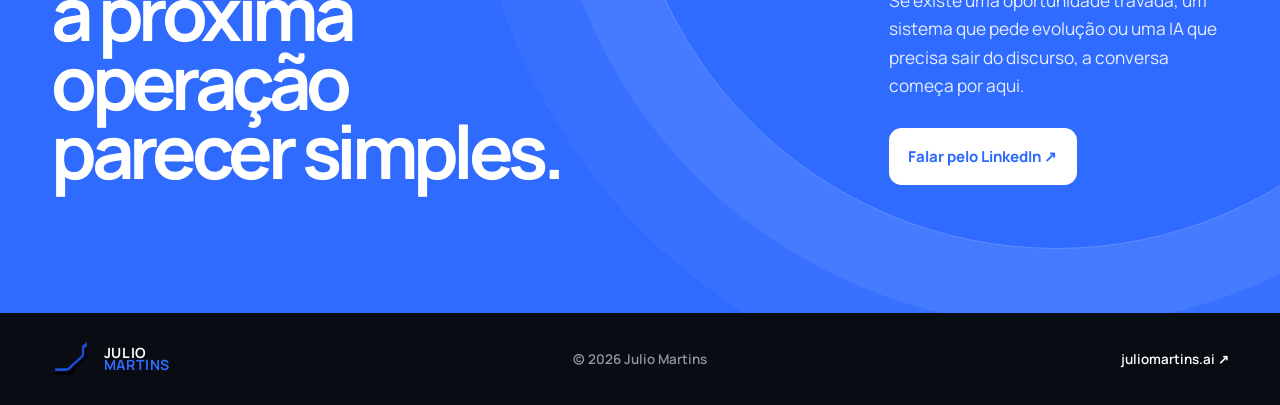
==== commit bd01c834: "chore: versionar CSS (cache-busting) para evitar versoes antigas em cache" ====
--- a/index.html
+++ b/index.html
@@ -11,7 +11,7 @@
   <meta property="og:image" content="https://juliomartins.ai/assets/img/og-default.svg"><meta property="og:url" content="https://juliomartins.ai/">
   <link rel="canonical" href="https://juliomartins.ai/"><link rel="icon" href="assets/img/marca-trilhos.webp" type="image/webp">
   <link rel="preconnect" href="https://fonts.googleapis.com"><link rel="preconnect" href="https://fonts.gstatic.com" crossorigin>
-  <link href="https://fonts.googleapis.com/css2?family=Manrope:wght@400;500;600;700;800&display=swap" rel="stylesheet"><link rel="stylesheet" href="styles.css"><link rel="stylesheet" href="styles-improvements.css"><link rel="stylesheet" href="practice-sequence.css">
+  <link href="https://fonts.googleapis.com/css2?family=Manrope:wght@400;500;600;700;800&display=swap" rel="stylesheet"><link rel="stylesheet" href="styles.css?v=3"><link rel="stylesheet" href="styles-improvements.css?v=3"><link rel="stylesheet" href="practice-sequence.css?v=3">
 </head>
 <body>
   <a class="skip-link" href="#conteudo">Ir para o conteúdo principal</a>
--- a/practice-sequence.css
+++ b/practice-sequence.css
@@ -1,2 +1,65 @@
-/* Sistema Vivo — práticas como capítulos de produto, nunca como cartões de apresentação. */
-.practice-grid{display:none}.practice-sequence{margin-top:clamp(3rem,6vw,6rem);border-top:1px solid var(--line)}.practice-row{position:relative;display:grid;grid-template-columns:minmax(4rem,.18fr) minmax(15rem,1.1fr) minmax(16rem,.62fr);gap:clamp(1.5rem,4vw,5rem);align-items:end;min-height:clamp(19rem,25vw,26rem);padding:clamp(2rem,4vw,4.25rem) clamp(1.3rem,3.5vw,4rem);border-bottom:1px solid var(--line)}.practice-row h3{max-width:11ch;margin:0;font-size:clamp(2.8rem,5vw,5.8rem);font-weight:700;letter-spacing:-.08em;line-height:.88}.practice-index{align-self:start;margin:0;color:var(--blue);font-size:.9rem;font-weight:800}.practice-summary{align-self:end;max-width:27rem}.practice-summary p{margin:0;color:var(--muted);font-size:clamp(1rem,1.25vw,1.14rem);line-height:1.58}.practice-summary a{display:inline-block;margin-top:1.65rem;color:var(--ink);font-size:.92rem;font-weight:800;text-decoration:none}.practice-summary a:hover{color:var(--blue)}.practice-row--01{min-height:clamp(26rem,35vw,36rem);margin-left:clamp(0rem,5vw,5rem);border-color:transparent;background:var(--blue);color:#fff}.practice-row--01::after{position:absolute;right:clamp(1.5rem,7vw,8rem);bottom:0;width:38%;height:1px;background:rgba(255,255,255,.48);content:"";transform:rotate(-35deg);transform-origin:right}.practice-row--01 .practice-index,.practice-row--01 .practice-summary a{color:#fff}.practice-row--01 .practice-summary p{color:#e8efff}.practice-row--02{margin-right:clamp(0rem,9vw,10rem)}.practice-row--02 h3{max-width:9ch}.practice-row--02::before{position:absolute;top:0;right:0;width:16%;height:100%;background:linear-gradient(180deg,transparent,rgba(47,107,255,.09),transparent);content:""}.practice-row--03{min-height:clamp(23rem,31vw,31rem);margin-left:clamp(0rem,12vw,13rem);border-color:transparent;background:var(--ink);color:#fff}.practice-row--03 .practice-index,.practice-row--03 .practice-summary a{color:var(--bright)}.practice-row--03 .practice-summary p{color:#b8c2d3}.practice-row--03::after{position:absolute;top:0;right:13%;width:1px;height:100%;background:linear-gradient(180deg,transparent,#356fff,transparent);content:""}.practice-row--04{min-height:clamp(17rem,21vw,22rem);margin-right:clamp(0rem,5vw,5rem);border-color:transparent;background:var(--pale)}.practice-row--04 h3{max-width:14ch}.practice-row--04::before{position:absolute;right:3rem;bottom:2.5rem;width:11rem;height:1px;background:var(--blue);content:"";transform:rotate(-28deg)}@media(max-width:48rem){.practice-sequence{margin-top:3rem}.practice-row,.practice-row--01,.practice-row--02,.practice-row--03,.practice-row--04{grid-template-columns:1fr;gap:1.5rem;min-height:auto;margin-right:0;margin-left:0;padding:2.3rem 1.5rem}.practice-row h3{max-width:12ch;font-size:clamp(3rem,12vw,4.6rem)}.practice-row--01,.practice-row--03{padding-block:3rem}.practice-summary{max-width:31rem}.practice-summary p{font-size:1rem}.practice-row--04::before{right:1.5rem;bottom:2rem;width:8rem}}
+/* Sistema Vivo: produtos como capítulos, alinhados e legíveis (texto desenvolvido). */
+.practice-grid{display:none}
+
+.practice-sequence{
+  margin-top:clamp(2.5rem,5vw,4.5rem);
+  display:flex;flex-direction:column;gap:clamp(1rem,2vw,1.5rem);
+}
+
+.practice-row{
+  position:relative;
+  display:grid;
+  grid-template-columns:minmax(11rem,.85fr) minmax(20rem,1.15fr);
+  gap:clamp(1.5rem,4vw,4rem);
+  align-items:start;
+  padding:clamp(2.2rem,3.6vw,3.4rem) clamp(1.6rem,3vw,3.2rem);
+  border:1px solid var(--line);
+  border-radius:20px;
+  background:var(--white,#fff);
+}
+.practice-index{
+  grid-column:1;margin:0 0 .8rem;
+  color:var(--blue);font-size:.9rem;font-weight:800;letter-spacing:.04em;
+}
+.practice-row h3{
+  grid-column:1;align-self:start;
+  max-width:12ch;margin:0;
+  font-size:clamp(2.4rem,4vw,4rem);font-weight:700;letter-spacing:-.045em;line-height:.94;
+}
+.practice-summary{grid-column:2;align-self:start;max-width:40rem}
+.practice-summary p{margin:0;color:var(--muted);font-size:clamp(1.04rem,1.1vw,1.15rem);line-height:1.62}
+.practice-summary p strong{
+  display:block;margin-bottom:.55rem;
+  color:var(--ink);font-weight:800;font-size:1.12em;line-height:1.28;
+}
+.practice-summary a{
+  display:inline-block;margin-top:1.4rem;
+  color:var(--ink);font-size:.92rem;font-weight:800;text-decoration:none;
+}
+.practice-summary a:hover{color:var(--blue)}
+
+/* Bloco de entrada em destaque */
+.practice-row--01{background:var(--blue);border-color:transparent;color:#fff}
+.practice-row--01 .practice-index,
+.practice-row--01 .practice-summary a{color:#fff}
+.practice-row--01 .practice-summary p{color:#e8efff}
+.practice-row--01 .practice-summary p strong{color:#fff}
+
+/* Bloco escuro */
+.practice-row--03{background:var(--ink);border-color:transparent;color:#fff}
+.practice-row--03 .practice-index,
+.practice-row--03 .practice-summary a{color:var(--bright,#5a8cff)}
+.practice-row--03 .practice-summary p{color:#c3ccdb}
+.practice-row--03 .practice-summary p strong{color:#fff}
+
+/* Bloco claro */
+.practice-row--04{background:var(--pale,#eef2fb);border-color:transparent}
+
+@media(max-width:52rem){
+  .practice-row,
+  .practice-row--01,.practice-row--02,.practice-row--03,.practice-row--04{
+    grid-template-columns:1fr;gap:1.1rem;padding:2rem 1.5rem;
+  }
+  .practice-summary{grid-column:1;max-width:100%}
+  .practice-row h3{font-size:clamp(2.6rem,11vw,3.6rem)}
+}
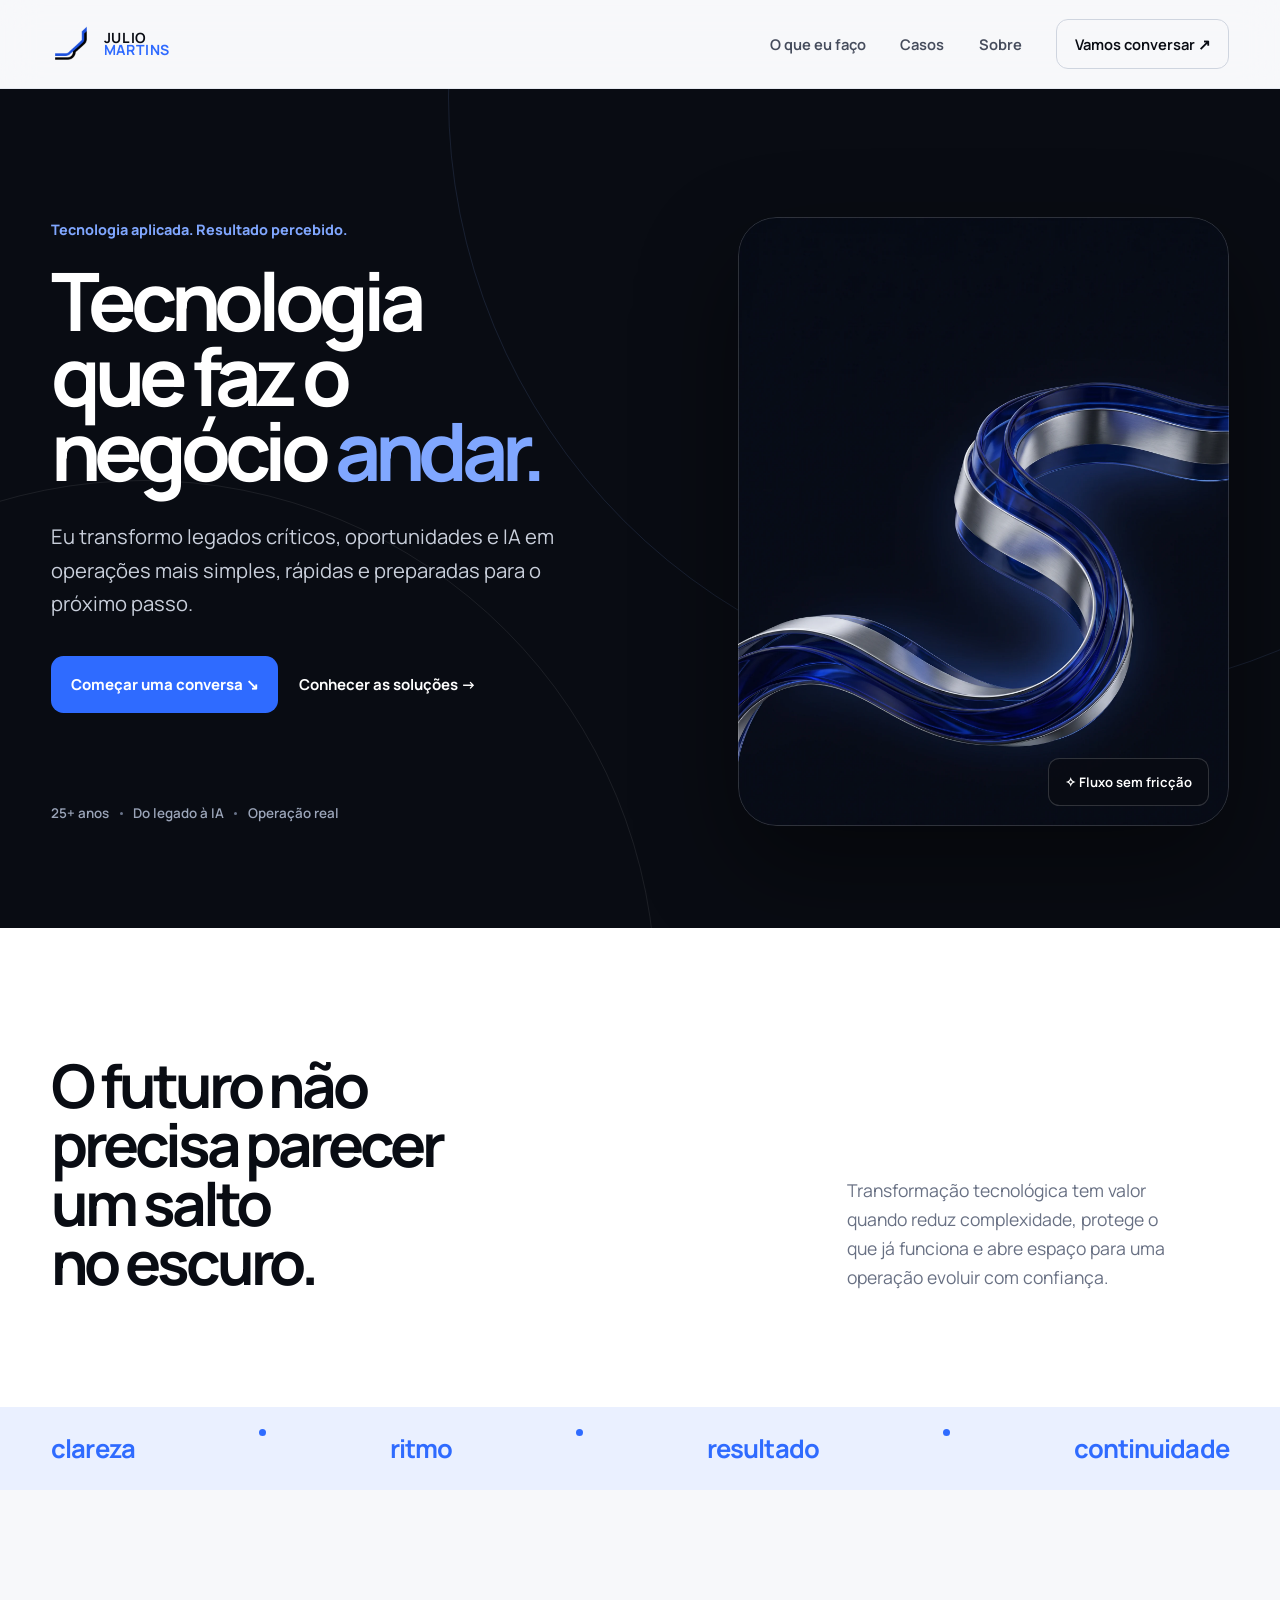
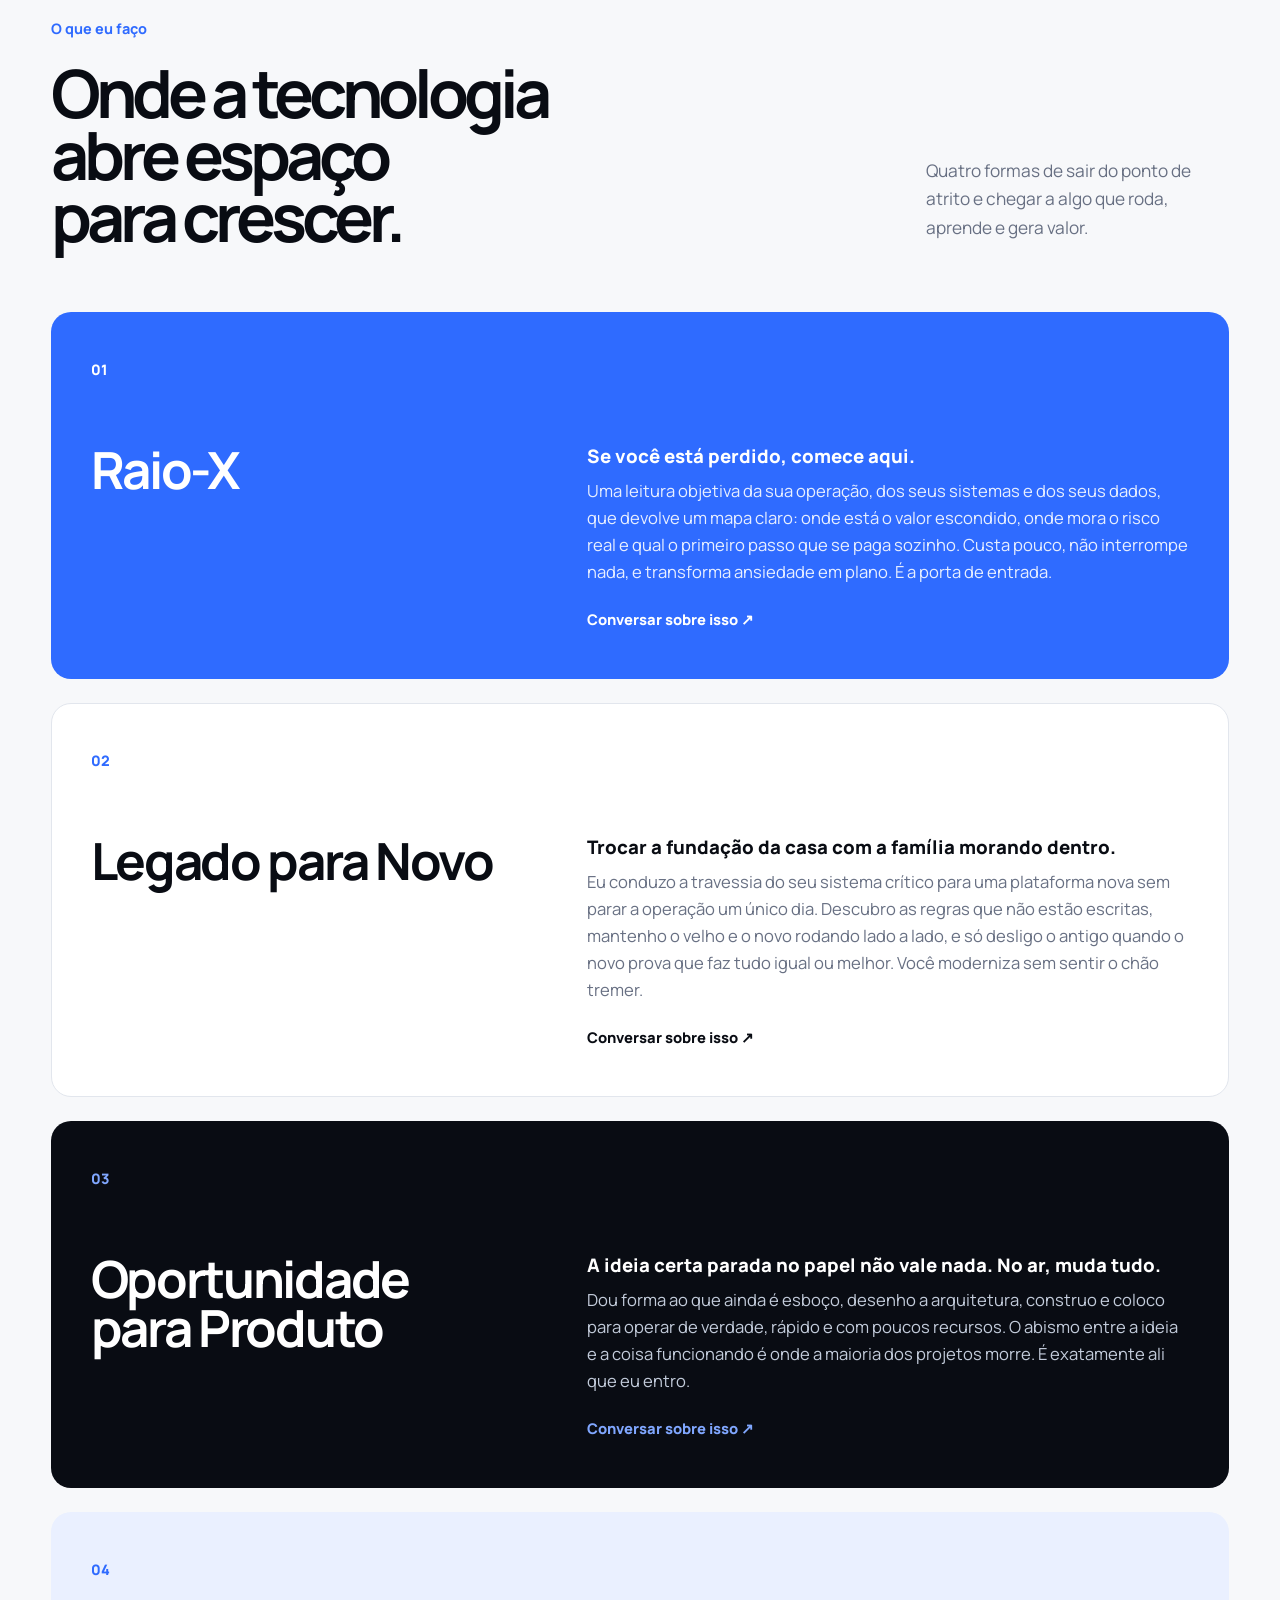
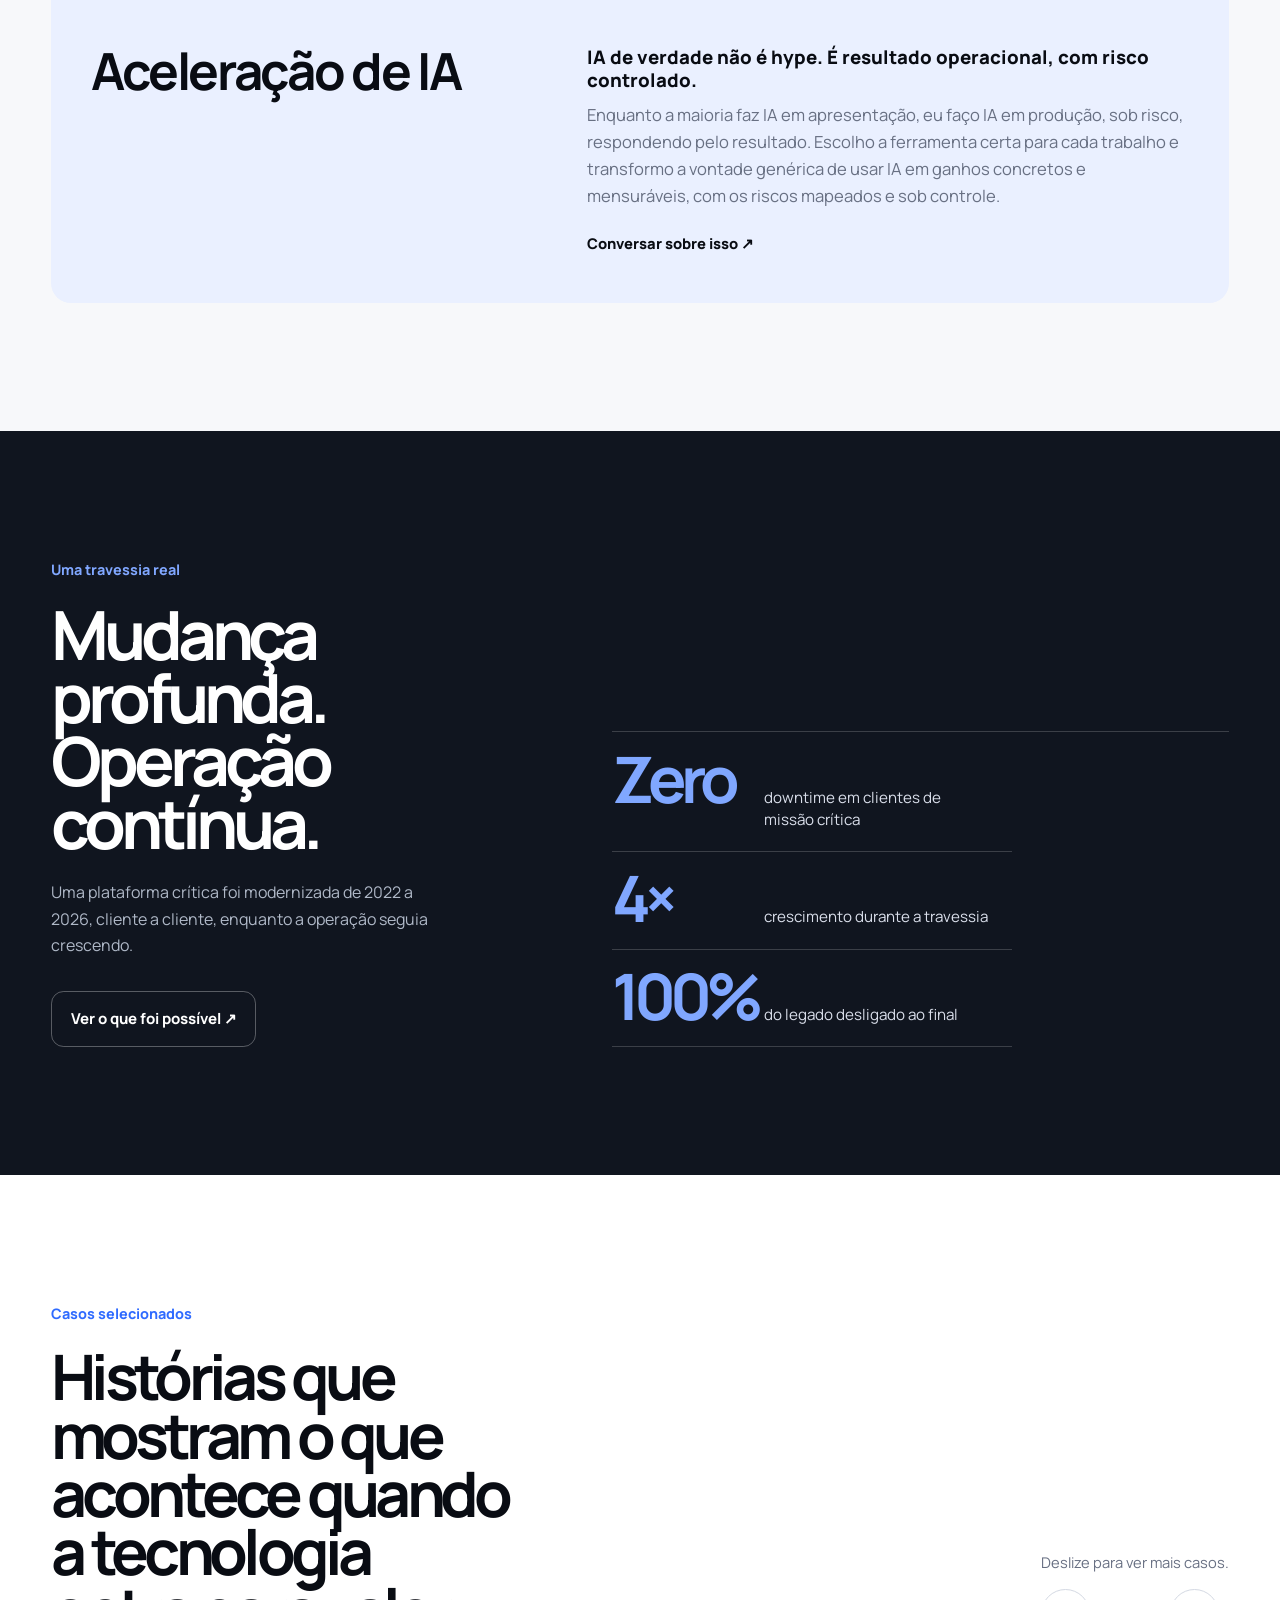
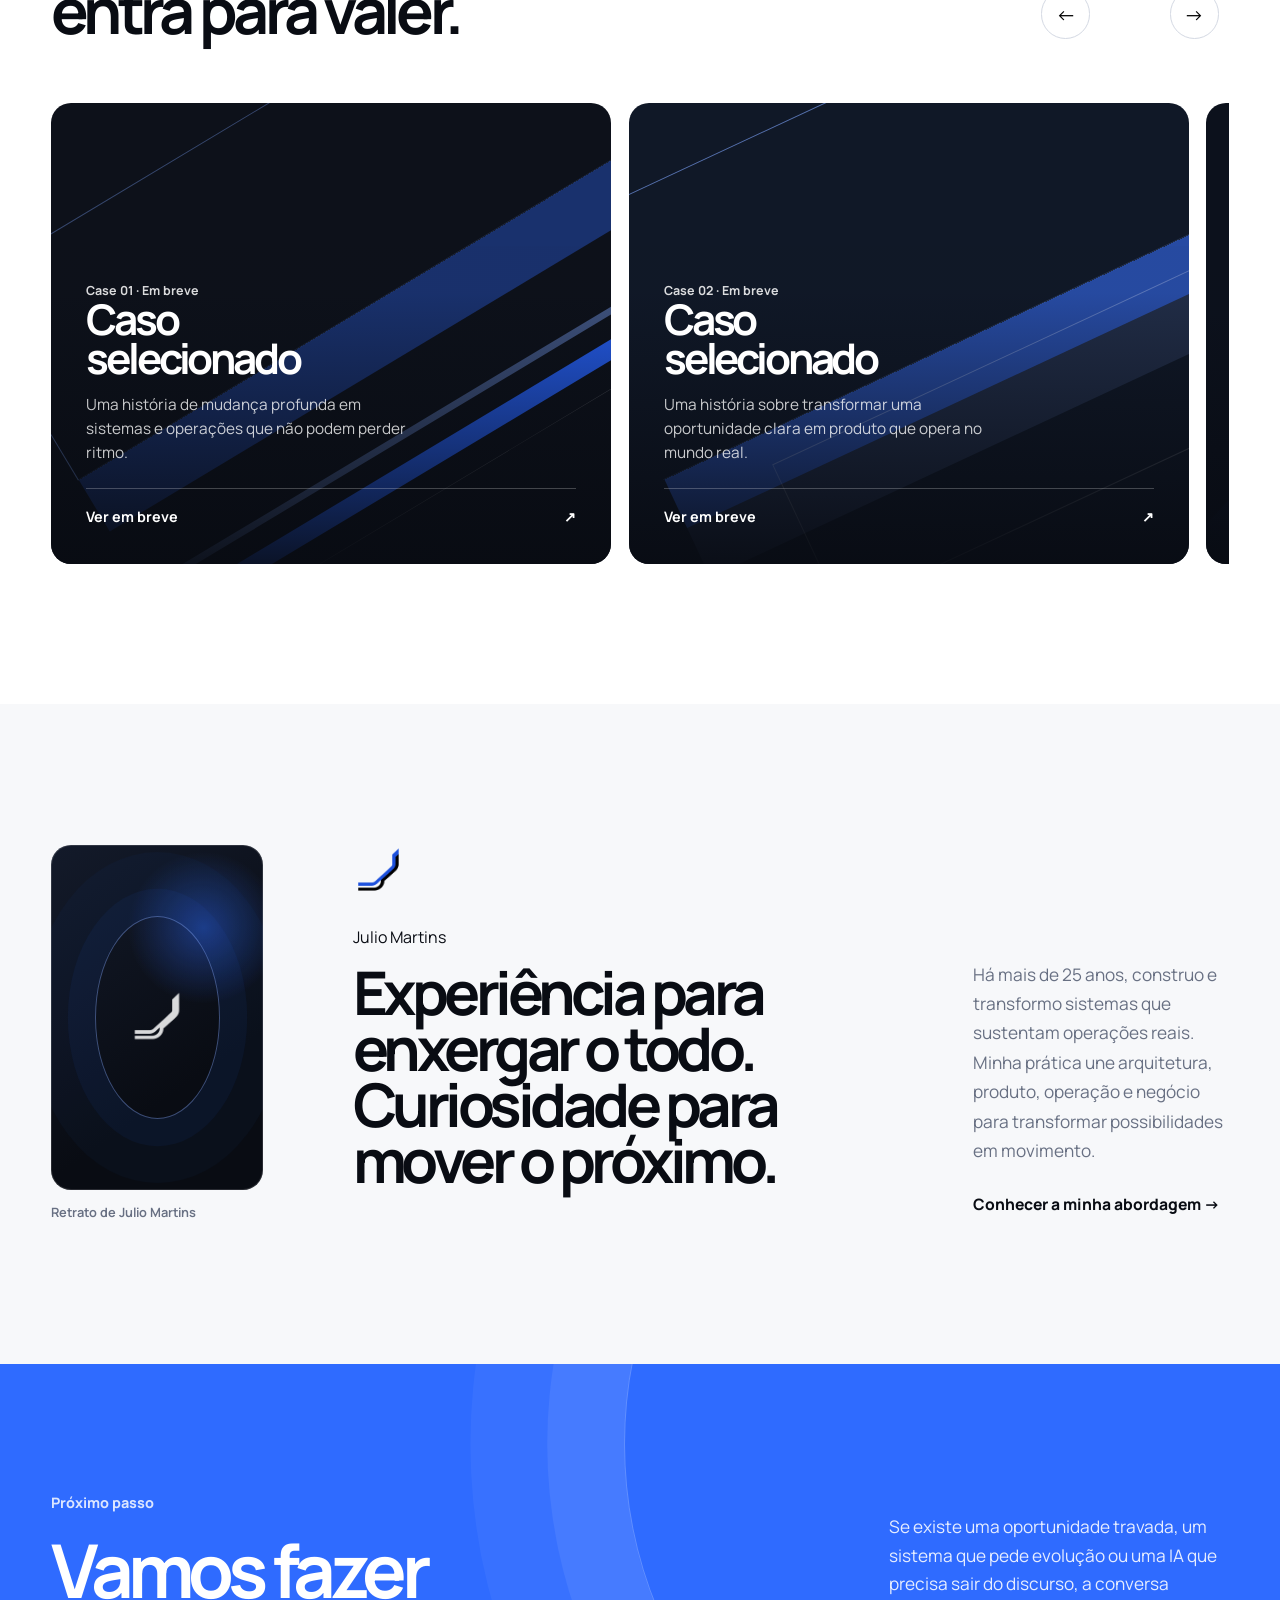
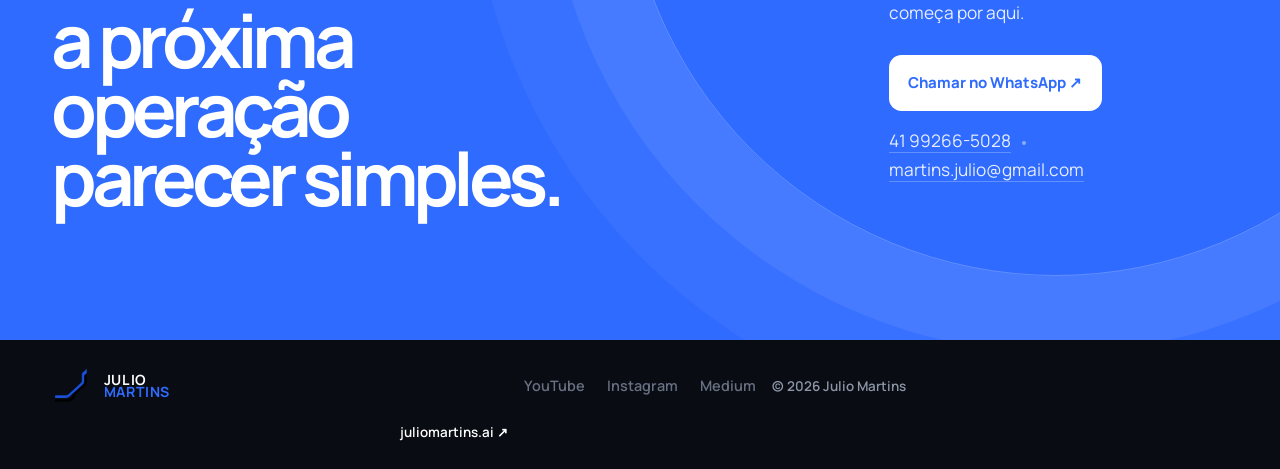
==== commit 417ed5e3: "conteudo: ajusta textos (hospital/IA), adiciona telefone+email+redes, cria paginas de casos e post d" ====
--- a/index.html
+++ b/index.html
@@ -22,8 +22,8 @@
     <section class="practices" id="praticas"><div class="shell intro"><div><p class="section-label">O que eu faço</p><h2>Onde a tecnologia abre espaço para crescer.</h2></div><p>Quatro formas de sair do ponto de atrito e chegar a algo que roda, aprende e gera valor.</p></div><div class="shell practice-sequence">
       <article class="practice-row practice-row--01"><p class="practice-index">01</p><h3>Raio-X</h3><div class="practice-summary"><p><strong>Se você está perdido, comece aqui.</strong> Uma leitura objetiva da sua operação, dos seus sistemas e dos seus dados, que devolve um mapa claro: onde está o valor escondido, onde mora o risco real e qual o primeiro passo que se paga sozinho. Custa pouco, não interrompe nada, e transforma ansiedade em plano. É a porta de entrada.</p><a href="#contato">Conversar sobre isso ↗</a></div></article>
       <article class="practice-row practice-row--02"><p class="practice-index">02</p><h3>Legado para Novo</h3><div class="practice-summary"><p><strong>Trocar a fundação da casa com a família morando dentro.</strong> Eu conduzo a travessia do seu sistema crítico para uma plataforma nova sem parar a operação um único dia. Descubro as regras que não estão escritas, mantenho o velho e o novo rodando lado a lado, e só desligo o antigo quando o novo prova que faz tudo igual ou melhor. Você moderniza sem sentir o chão tremer.</p><a href="#contato">Conversar sobre isso ↗</a></div></article>
-      <article class="practice-row practice-row--03"><p class="practice-index">03</p><h3>Oportunidade para Produto</h3><div class="practice-summary"><p><strong>A ideia certa parada no papel não vale nada. No ar, muda tudo.</strong> Dou forma ao que ainda é esboço, desenho a arquitetura, construo e coloco para operar de verdade, rápido e com poucos recursos. Foi assim que uma visão no papel virou robôs operando no maior hospital do país.</p><a href="#contato">Conversar sobre isso ↗</a></div></article>
-      <article class="practice-row practice-row--04"><p class="practice-index">04</p><h3>Aceleração de IA</h3><div class="practice-summary"><p><strong>IA de verdade não é hype. É resultado operacional, com risco controlado.</strong> Enquanto a maioria faz IA em apresentação, eu faço IA em produção, sob risco, respondendo pelo resultado. Escolho a ferramenta certa para cada trabalho e transformo o vago a gente devia usar IA em algo que gera valor mensurável, sem te expor a riscos que você não entende.</p><a href="#contato">Conversar sobre isso ↗</a></div></article>
+      <article class="practice-row practice-row--03"><p class="practice-index">03</p><h3>Oportunidade para Produto</h3><div class="practice-summary"><p><strong>A ideia certa parada no papel não vale nada. No ar, muda tudo.</strong> Dou forma ao que ainda é esboço, desenho a arquitetura, construo e coloco para operar de verdade, rápido e com poucos recursos. O abismo entre a ideia e a coisa funcionando é onde a maioria dos projetos morre. É exatamente ali que eu entro.</p><a href="#contato">Conversar sobre isso ↗</a></div></article>
+      <article class="practice-row practice-row--04"><p class="practice-index">04</p><h3>Aceleração de IA</h3><div class="practice-summary"><p><strong>IA de verdade não é hype. É resultado operacional, com risco controlado.</strong> Enquanto a maioria faz IA em apresentação, eu faço IA em produção, sob risco, respondendo pelo resultado. Escolho a ferramenta certa para cada trabalho e transformo a vontade genérica de usar IA em ganhos concretos e mensuráveis, com os riscos mapeados e sob controle.</p><a href="#contato">Conversar sobre isso ↗</a></div></article>
     </div></section>
     <section class="outcome"><div class="shell outcome-layout"><div><p class="section-label">Uma travessia real</p><h2>Mudança profunda. Operação contínua.</h2><p>Uma plataforma crítica foi modernizada de 2022 a 2026, cliente a cliente, enquanto a operação seguia crescendo.</p><a class="button outline" href="casos/br-captura.html">Ver o que foi possível ↗</a></div><div class="numbers"><p><b>Zero</b><span>downtime em clientes de missão crítica</span></p><p><b>4×</b><span>crescimento durante a travessia</span></p><p><b>100%</b><span>do legado desligado ao final</span></p></div></div></section>
     <section class="cases" id="casos"><div class="shell cases-head"><div><p class="section-label">Casos selecionados</p><h2>Histórias que mostram o que acontece quando a tecnologia entra para valer.</h2></div><div class="controls"><p>Deslize para ver mais casos.</p><button class="prev" type="button" aria-label="Ver casos anteriores">←</button><button class="next" type="button" aria-label="Ver próximos casos">→</button></div></div><div class="case-carousel" aria-label="Carrossel de casos selecionados">
@@ -32,9 +32,12 @@
       <article class="case intelligence"><div><span>Case 03 · Em breve</span><h3>Caso selecionado</h3><p>Uma história de IA aplicada com clareza, método e responsabilidade sobre o resultado.</p><footer>Ver em breve <b>↗</b></footer></div></article>
     </div></section>
     <section class="about" id="sobre"><div class="shell about-layout"><figure class="portrait-slot" data-slot="foto-julio"><div class="portrait-placeholder" aria-hidden="true"><img src="assets/img/marca-trilhos.webp" alt=""></div><figcaption>Retrato de Julio Martins</figcaption></figure><div><img src="assets/img/marca-trilhos.webp" alt="" class="about-mark"><p>Julio Martins</p><h2>Experiência para enxergar o todo. Curiosidade para mover o próximo.</h2></div><div><p>Há mais de 25 anos, construo e transformo sistemas que sustentam operações reais. Minha prática une arquitetura, produto, operação e negócio para transformar possibilidades em movimento.</p><a href="#contato">Conhecer a minha abordagem →</a></div></div></section>
-    <section class="contact" id="contato"><div class="glow" aria-hidden="true"></div><div class="shell contact-layout"><div><p class="section-label">Próximo passo</p><h2>Vamos fazer a próxima operação parecer simples.</h2></div><div><p>Se existe uma oportunidade travada, um sistema que pede evolução ou uma IA que precisa sair do discurso, a conversa começa por aqui.</p><a class="button white" href="https://www.linkedin.com/in/juliomartins" rel="me">Falar pelo LinkedIn ↗</a></div></div></section>
+    <section class="contact" id="contato"><div class="glow" aria-hidden="true"></div><div class="shell contact-layout"><div><p class="section-label">Próximo passo</p><h2>Vamos fazer a próxima operação parecer simples.</h2></div><div><p>Se existe uma oportunidade travada, um sistema que pede evolução ou uma IA que precisa sair do discurso, a conversa começa por aqui.</p><div class="contact-links"><a class="button white" href="https://wa.me/5541992665028" rel="me">Chamar no WhatsApp ↗</a><p class="contact-detail"><a href="tel:+5541992665028">41 99266-5028</a> <i></i> <a href="mailto:martins.julio@gmail.com">martins.julio@gmail.com</a></p></div></div></div></section>
   </main>
-  <footer class="site-footer"><div class="shell footer-inner"><a class="brand" href="#inicio"><img src="assets/img/marca-trilhos.webp" alt=""><span><b>Julio</b><b>Martins</b></span></a><p>© 2026 Julio Martins</p><a href="https://juliomartins.ai/">juliomartins.ai ↗</a></div></footer>
+  <footer class="site-footer"><div class="shell footer-inner"><a class="brand" href="#inicio"><img src="assets/img/marca-trilhos.webp" alt=""><span><b>Julio</b><b>Martins</b></span></a>
+    <!-- PLACEHOLDER-REDES: substituir os href pelos canais reais do Julio (YouTube, Instagram, Medium). -->
+    <nav class="footer-social" aria-label="Redes sociais"><a href="#" data-rede="youtube">YouTube</a><a href="#" data-rede="instagram">Instagram</a><a href="#" data-rede="medium">Medium</a></nav>
+    <p>© 2026 Julio Martins</p><a href="https://juliomartins.ai/">juliomartins.ai ↗</a></div></footer>
   <script>const c=document.querySelector('.case-carousel');document.querySelector('.prev').addEventListener('click',()=>c.scrollBy({left:-c.clientWidth*.82,behavior:'smooth'}));document.querySelector('.next').addEventListener('click',()=>c.scrollBy({left:c.clientWidth*.82,behavior:'smooth'}));</script>
 </body>
 </html>
--- a/styles-improvements.css
+++ b/styles-improvements.css
@@ -5,3 +5,14 @@
 .case.migration{background:#0d111a}.case.migration::before{top:-5%;left:-15%;width:132%;height:14rem;border-top:1px solid rgba(128,167,255,.36);border-bottom:1px solid rgba(128,167,255,.14);border-radius:0;background:none;box-shadow:0 3.8rem 0 -1px rgba(47,107,255,.36);transform:rotate(-31deg)}.case.migration::after{right:-12%;bottom:16%;width:102%;height:1.1rem;border-radius:99px;background:#245ceb;box-shadow:0 -2.1rem 0 -.35rem rgba(128,167,255,.44),0 2.1rem 0 -.55rem rgba(255,255,255,.26);transform:rotate(-31deg)}
 .case.product{background:#101827}.case.product::before{top:-2rem;left:-10%;width:125%;height:17rem;border-top:1px solid rgba(128,167,255,.62);border-bottom:1px solid rgba(128,167,255,.2);border-radius:0;background:none;box-shadow:0 3.4rem 0 -1px rgba(47,107,255,.5),0 6.8rem 0 -1px rgba(128,167,255,.15);transform:rotate(-25deg)}.case.product::after{right:-13%;bottom:10%;width:85%;height:10rem;border-top:1px solid rgba(255,255,255,.24);border-radius:0;background:none;transform:rotate(-25deg)}.case.intelligence{background:#0c111c}.case.intelligence::before{top:-22%;left:34%;width:4.5rem;height:144%;border-radius:0;background:linear-gradient(180deg,transparent 0%,rgba(47,107,255,.1) 18%,rgba(85,132,255,.92) 50%,rgba(47,107,255,.08) 81%,transparent 100%);box-shadow:2.7rem 0 0 -2.63rem rgba(168,193,255,.65),-2.7rem 0 0 -2.63rem rgba(128,167,255,.26);transform:rotate(43deg)}.case.intelligence::after{top:40%;right:-18%;width:96%;height:1px;border-radius:99px;background:rgba(181,205,255,.62);box-shadow:0 2.4rem 0 -1px rgba(47,107,255,.82),0 -2.4rem 0 -1px rgba(128,167,255,.24);transform:rotate(-28deg)}
 @media(max-width:63rem){.about-layout{grid-template-columns:minmax(12rem,.38fr) minmax(0,1fr)}.portrait-slot{grid-row:span 2}.about-layout>div:last-child{grid-column:2}}@media(max-width:48rem){.about-layout{grid-template-columns:1fr;gap:2rem}.portrait-slot{grid-row:auto;max-width:18rem}.portrait-placeholder{min-height:21rem}.about-layout>div:last-child{grid-column:auto}}
+
+/* Contato: telefone + email */
+.contact-links{display:flex;flex-direction:column;gap:1rem;align-items:flex-start}
+.contact-detail{margin:0;color:var(--muted);font-size:.98rem}
+.contact-detail a{color:inherit;text-decoration:none;border-bottom:1px solid rgba(255,255,255,.25)}
+.contact-detail a:hover{color:#fff}
+.contact-detail i{display:inline-block;width:4px;height:4px;margin:0 .5rem;border-radius:50%;background:currentColor;vertical-align:middle;opacity:.5}
+/* Rodapé: redes sociais */
+.footer-social{display:flex;gap:1.4rem;flex-wrap:wrap}
+.footer-social a{color:var(--muted);text-decoration:none;font-size:.9rem;font-weight:600}
+.footer-social a:hover{color:var(--blue)}
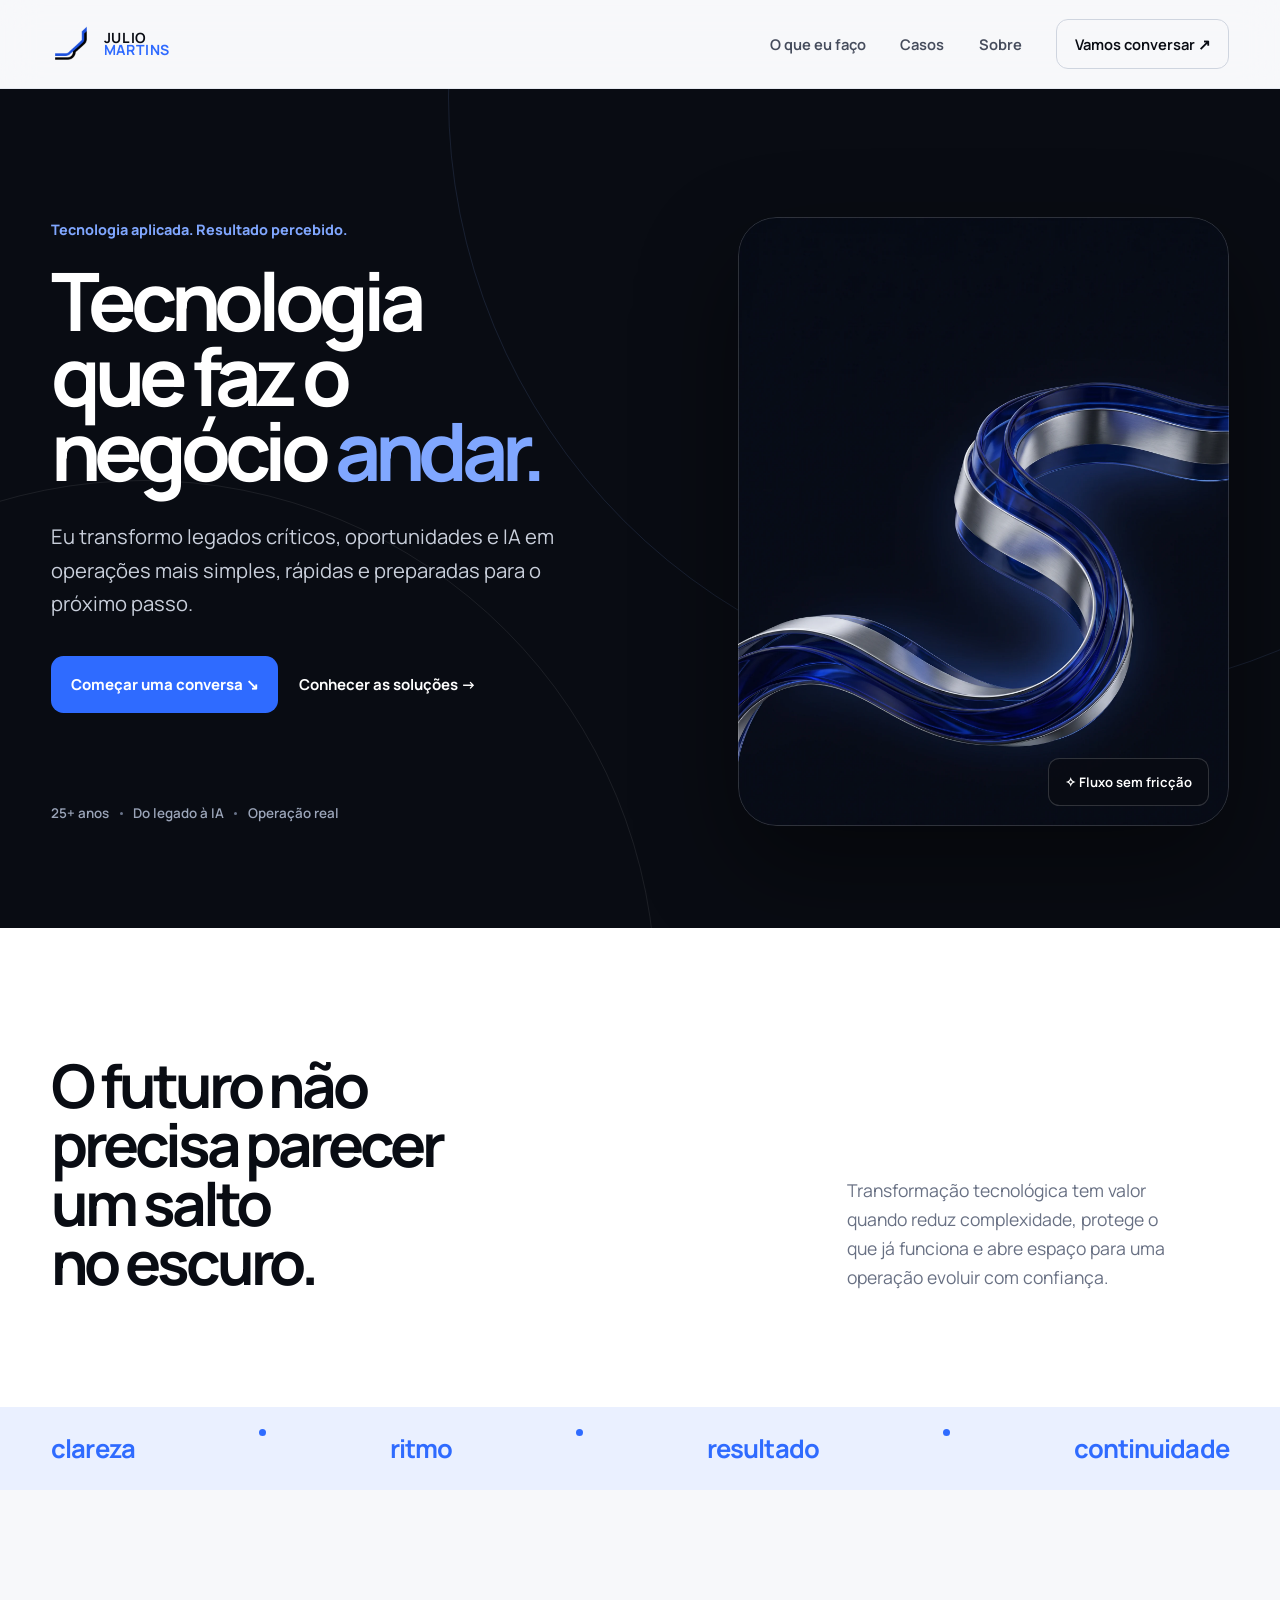
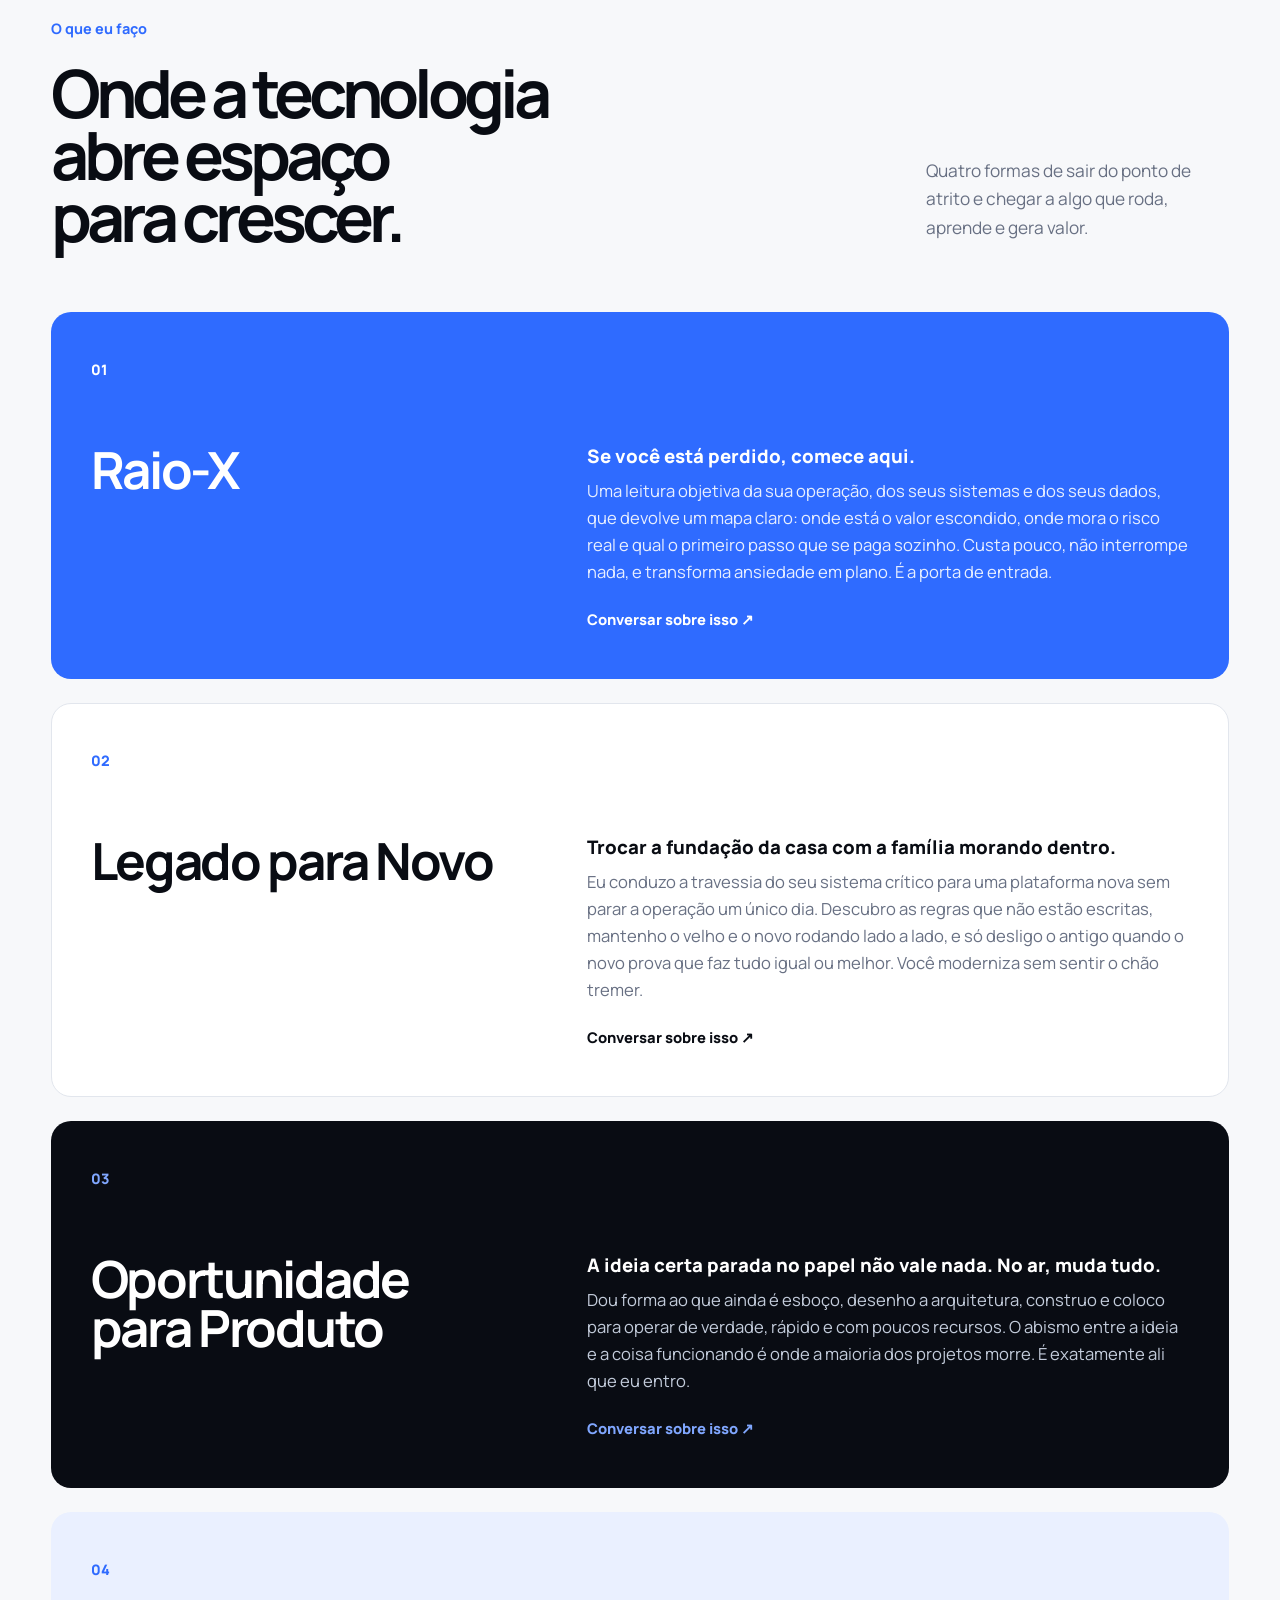
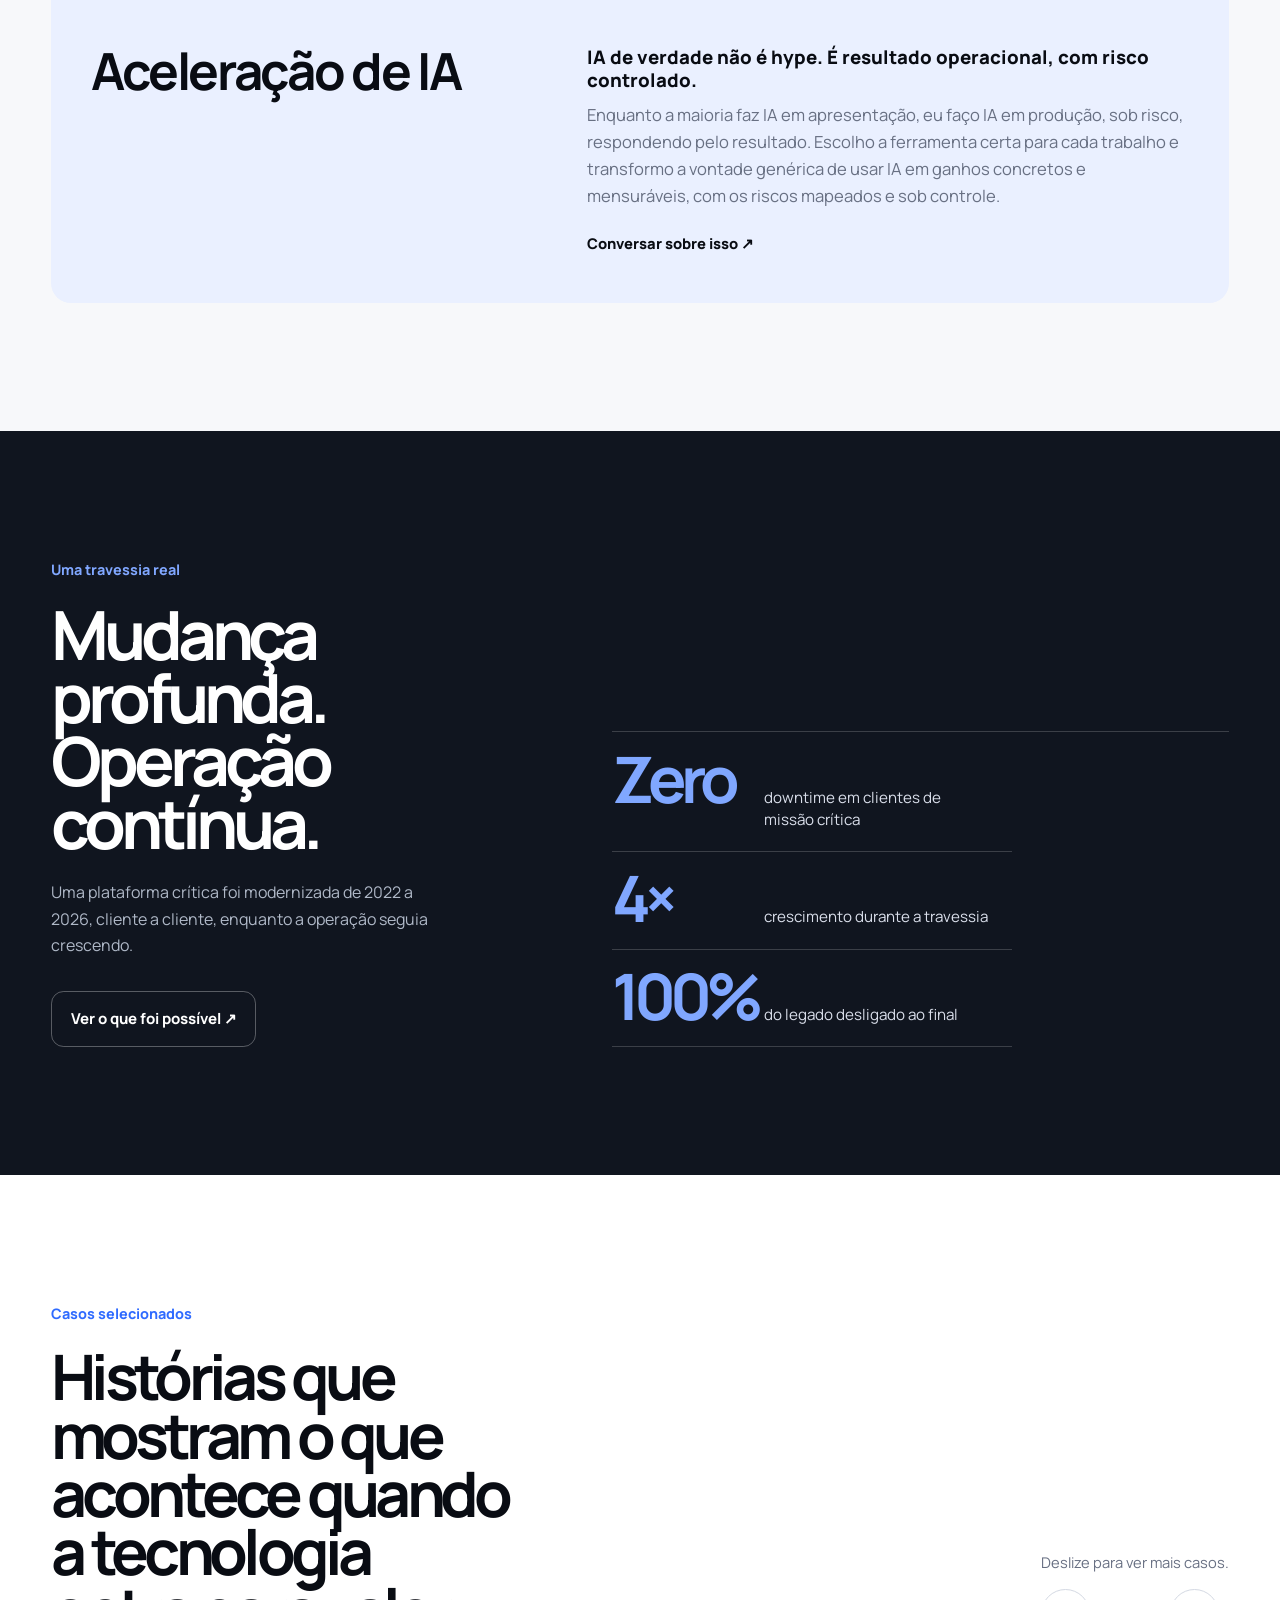
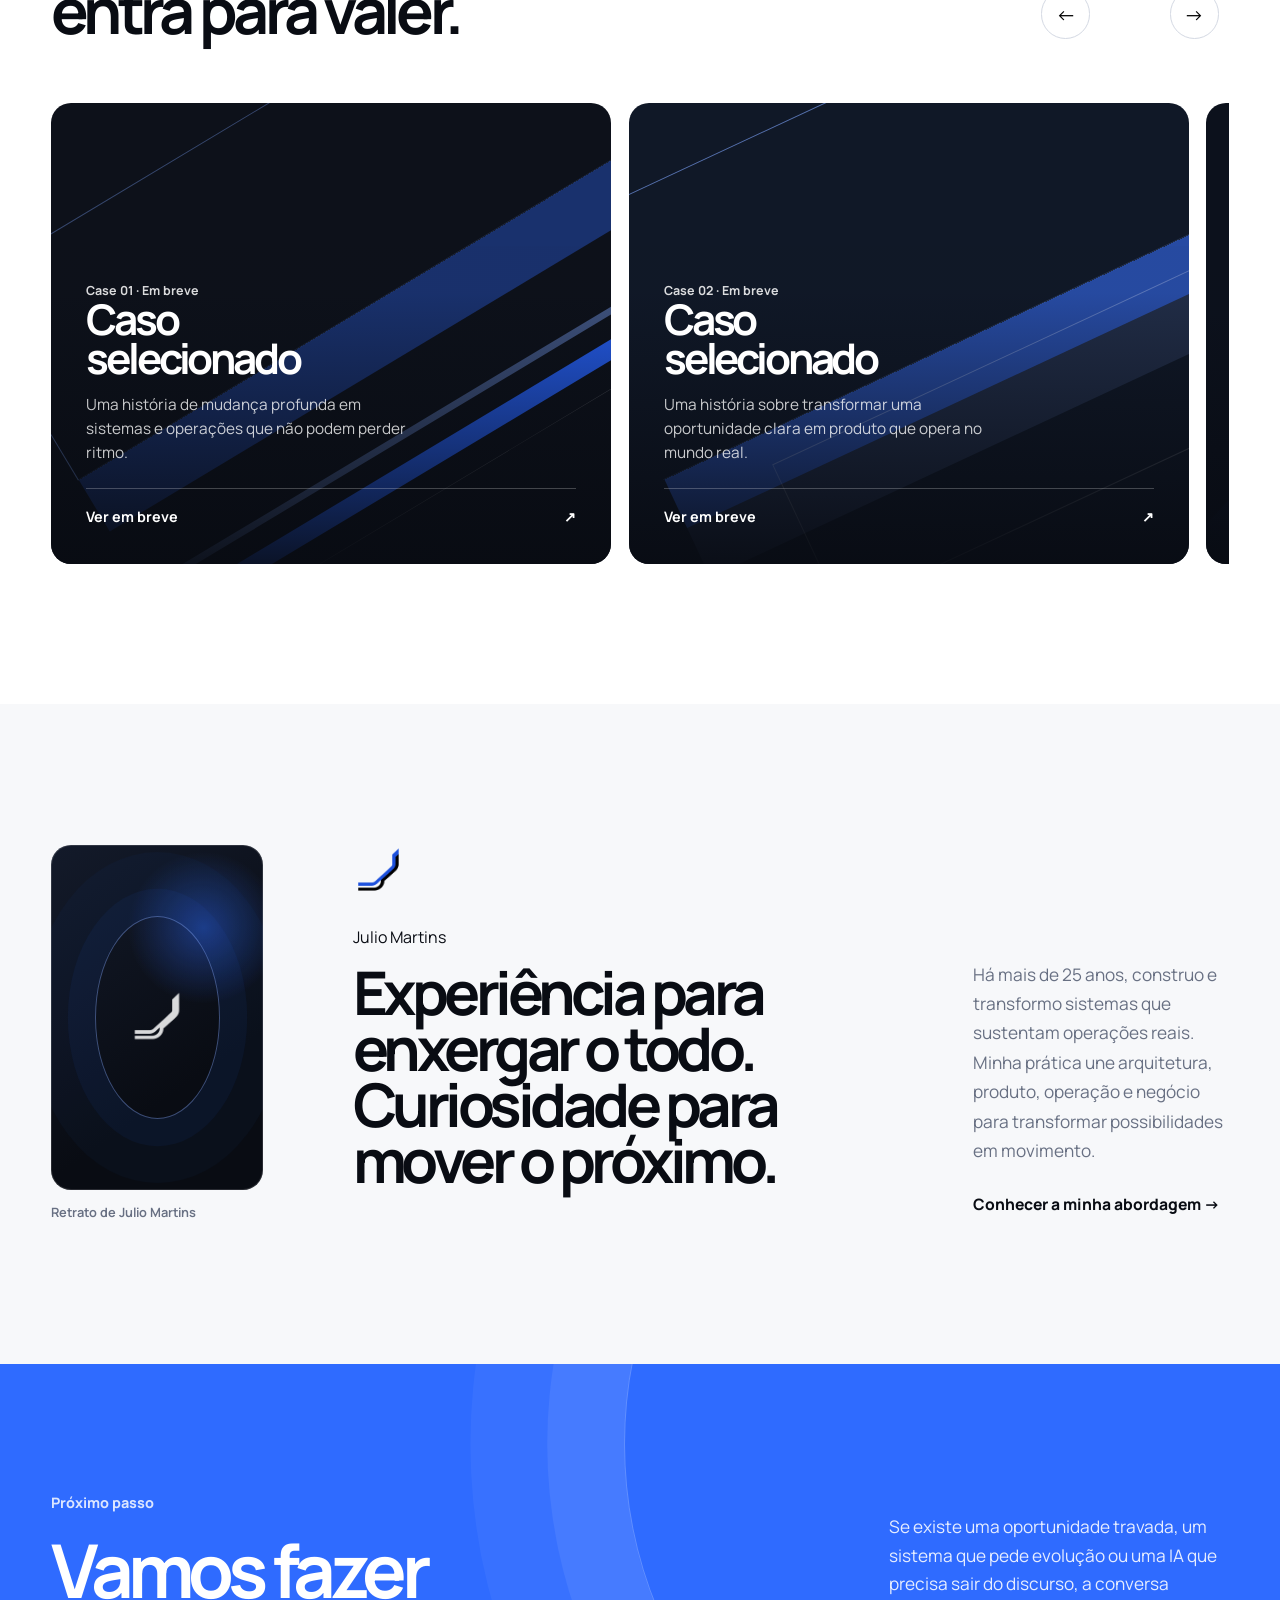
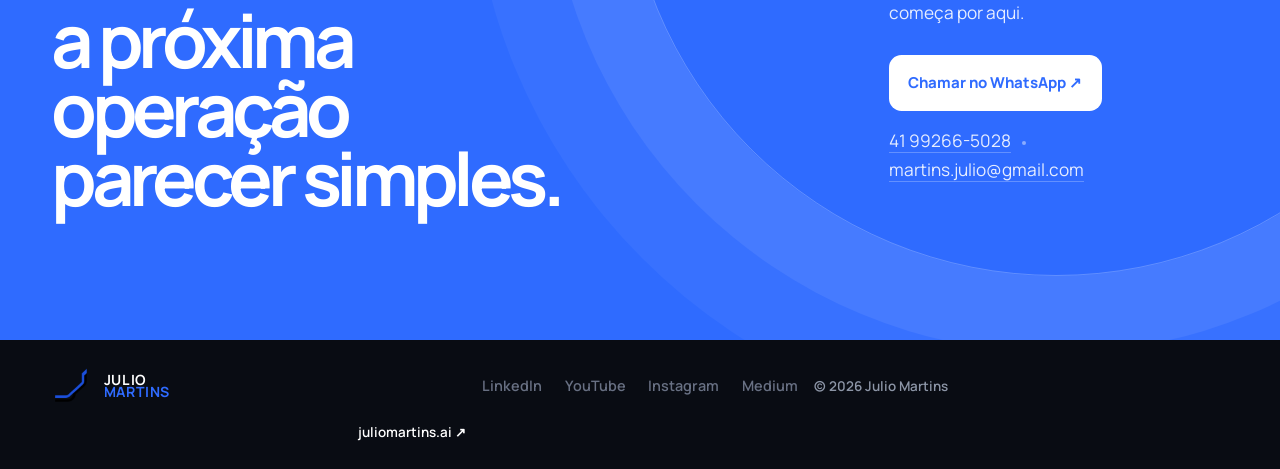
==== commit 94dbcab9: "contato: adiciona LinkedIn ao rodape" ====
--- a/index.html
+++ b/index.html
@@ -35,8 +35,8 @@
     <section class="contact" id="contato"><div class="glow" aria-hidden="true"></div><div class="shell contact-layout"><div><p class="section-label">Próximo passo</p><h2>Vamos fazer a próxima operação parecer simples.</h2></div><div><p>Se existe uma oportunidade travada, um sistema que pede evolução ou uma IA que precisa sair do discurso, a conversa começa por aqui.</p><div class="contact-links"><a class="button white" href="https://wa.me/5541992665028" rel="me">Chamar no WhatsApp ↗</a><p class="contact-detail"><a href="tel:+5541992665028">41 99266-5028</a> <i></i> <a href="mailto:martins.julio@gmail.com">martins.julio@gmail.com</a></p></div></div></div></section>
   </main>
   <footer class="site-footer"><div class="shell footer-inner"><a class="brand" href="#inicio"><img src="assets/img/marca-trilhos.webp" alt=""><span><b>Julio</b><b>Martins</b></span></a>
-    <!-- PLACEHOLDER-REDES: substituir os href pelos canais reais do Julio (YouTube, Instagram, Medium). -->
-    <nav class="footer-social" aria-label="Redes sociais"><a href="#" data-rede="youtube">YouTube</a><a href="#" data-rede="instagram">Instagram</a><a href="#" data-rede="medium">Medium</a></nav>
+    <!-- PLACEHOLDER-REDES: Medium ainda pendente (Julio vai passar a URL). -->
+    <nav class="footer-social" aria-label="Redes sociais"><a href="https://www.linkedin.com/in/juliomartins/" target="_blank" rel="me noopener">LinkedIn</a><a href="https://www.youtube.com/@JulioEMartins" target="_blank" rel="me noopener">YouTube</a><a href="https://www.instagram.com/julioemartins/" target="_blank" rel="me noopener">Instagram</a><a href="#" data-rede="medium">Medium</a></nav>
     <p>© 2026 Julio Martins</p><a href="https://juliomartins.ai/">juliomartins.ai ↗</a></div></footer>
   <script>const c=document.querySelector('.case-carousel');document.querySelector('.prev').addEventListener('click',()=>c.scrollBy({left:-c.clientWidth*.82,behavior:'smooth'}));document.querySelector('.next').addEventListener('click',()=>c.scrollBy({left:c.clientWidth*.82,behavior:'smooth'}));</script>
 </body>
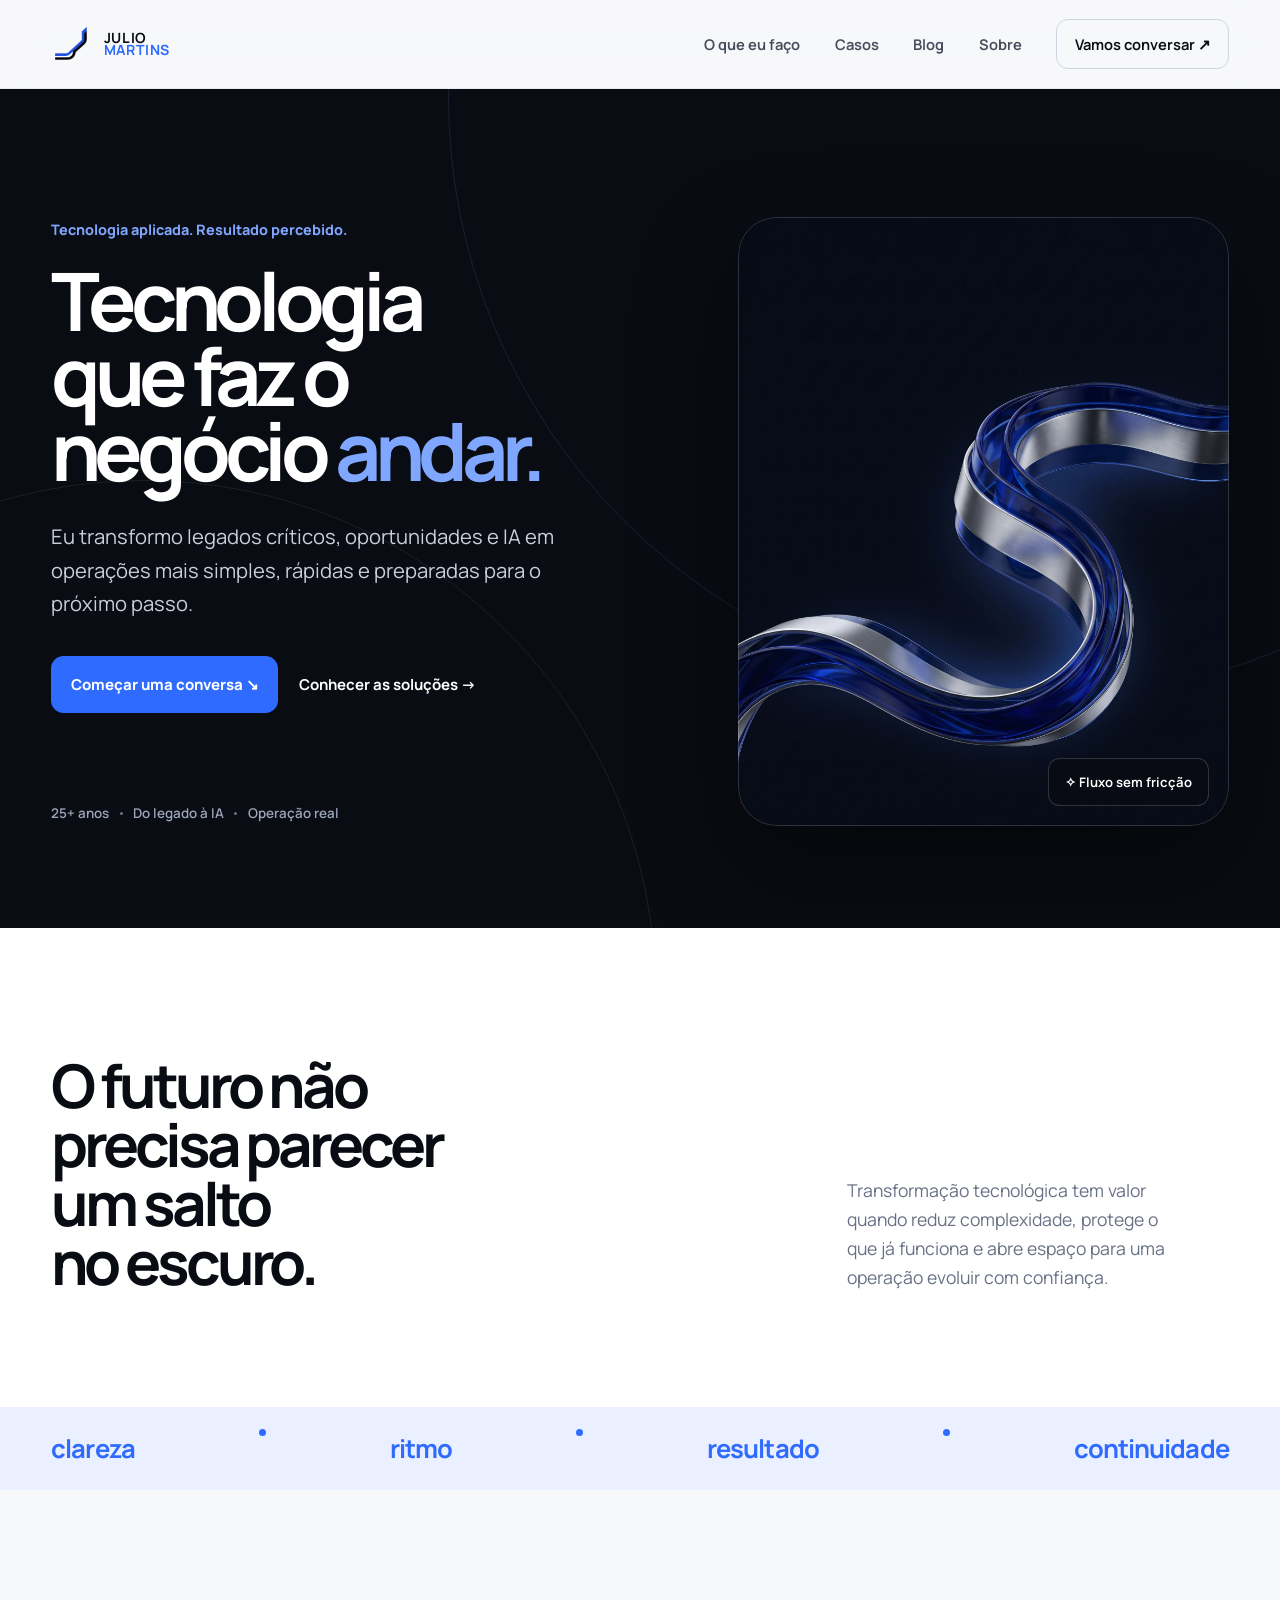
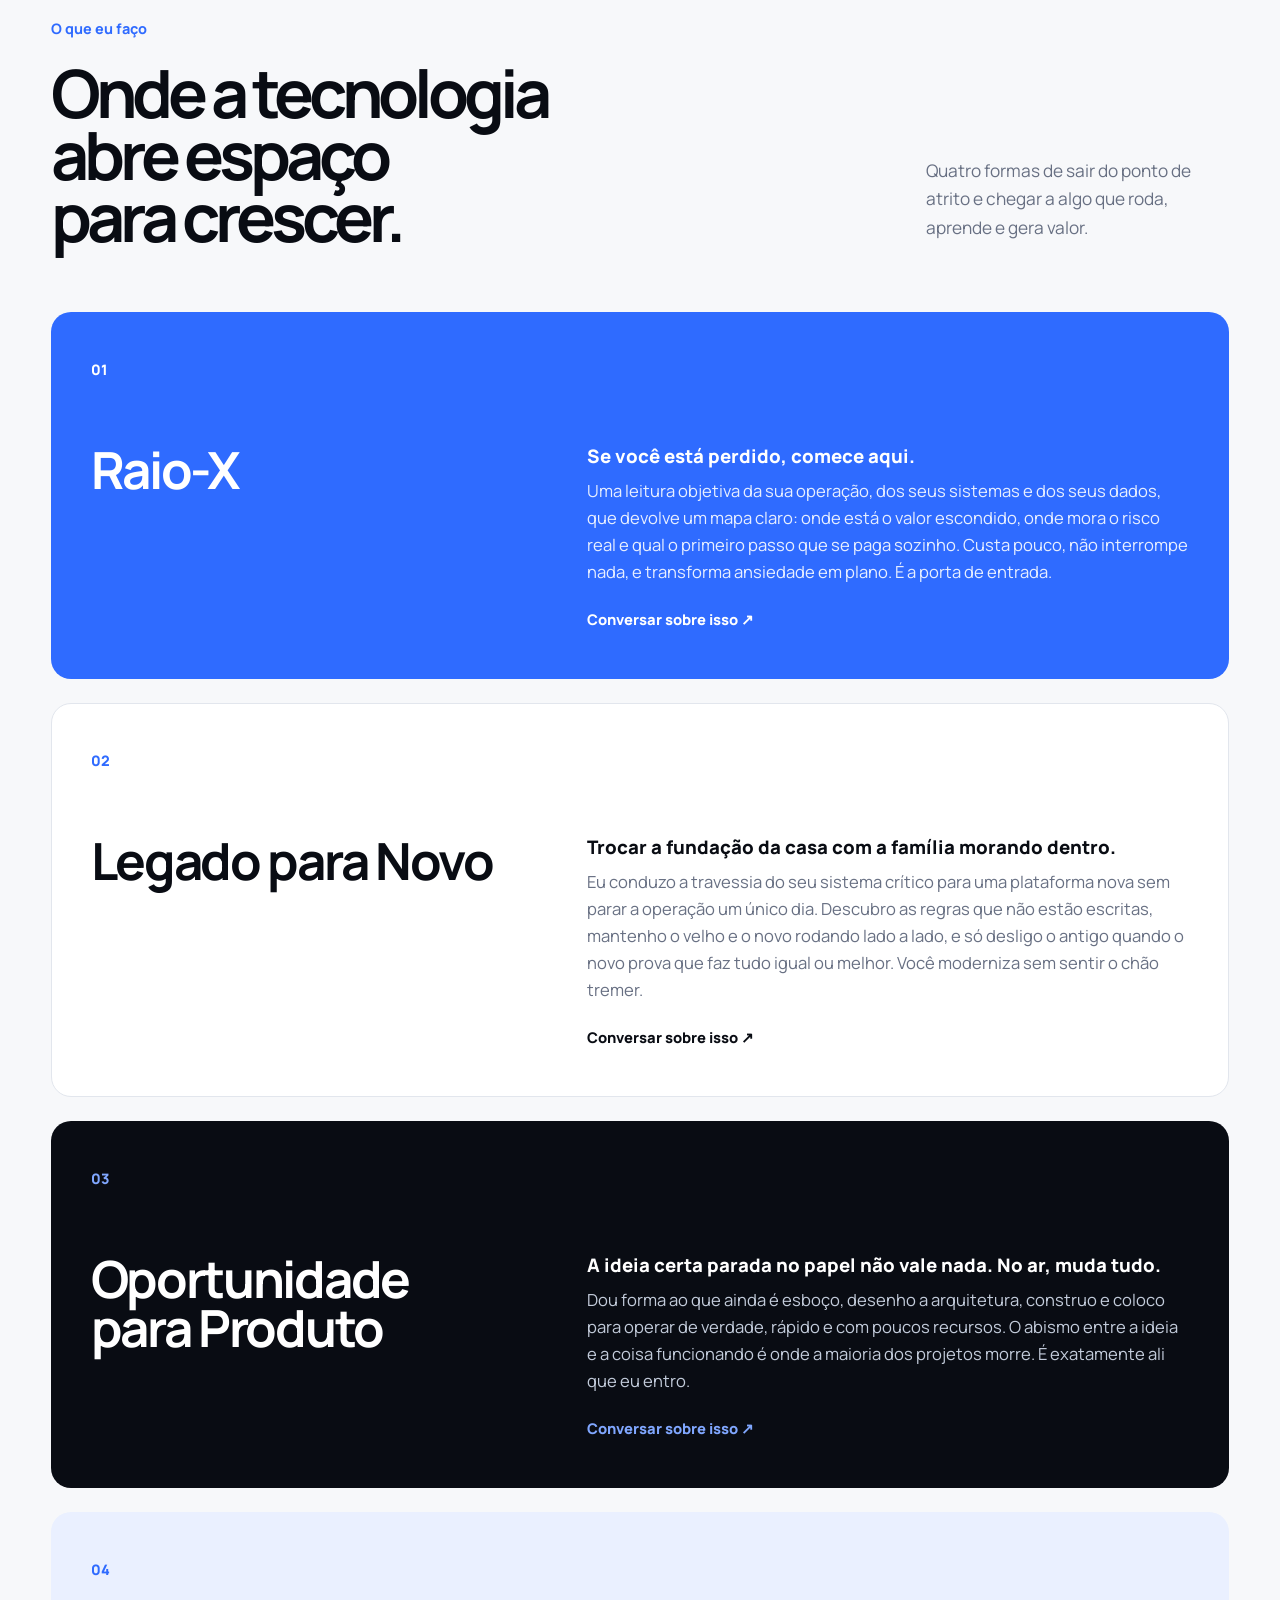
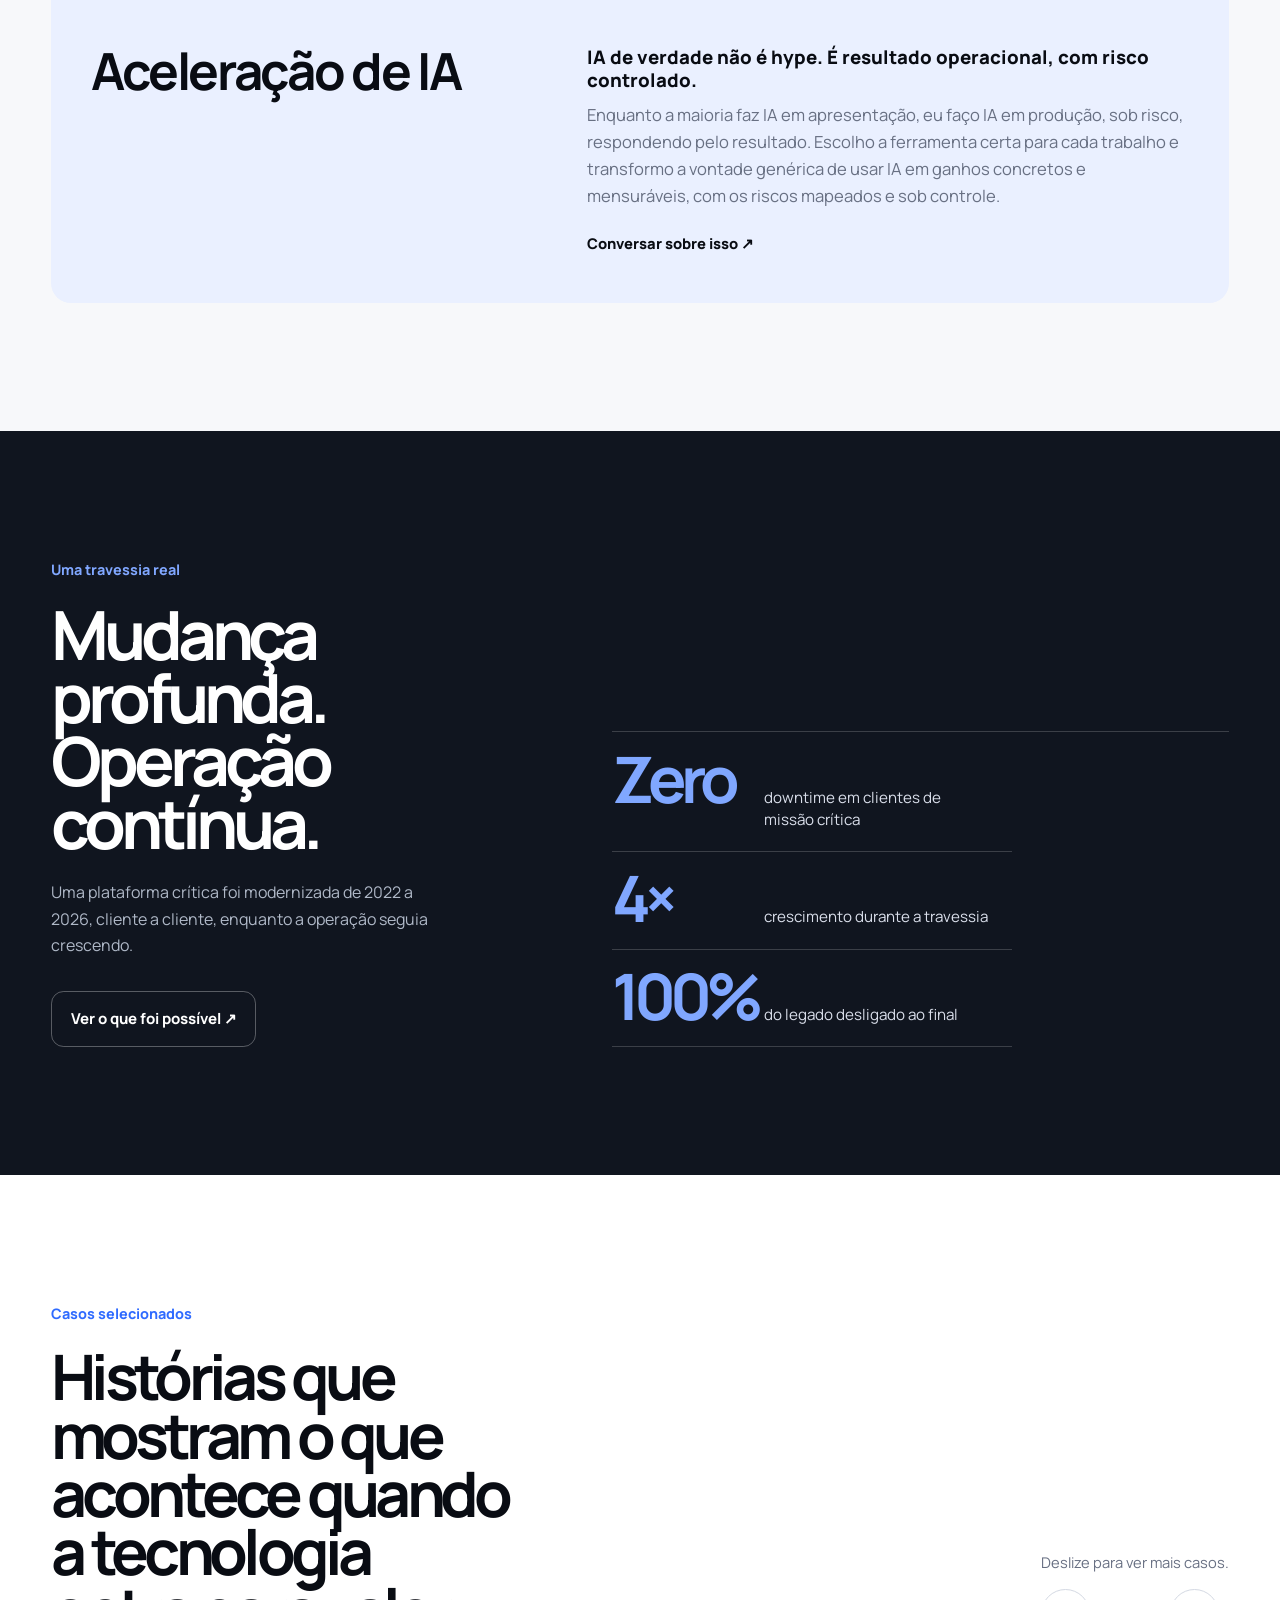
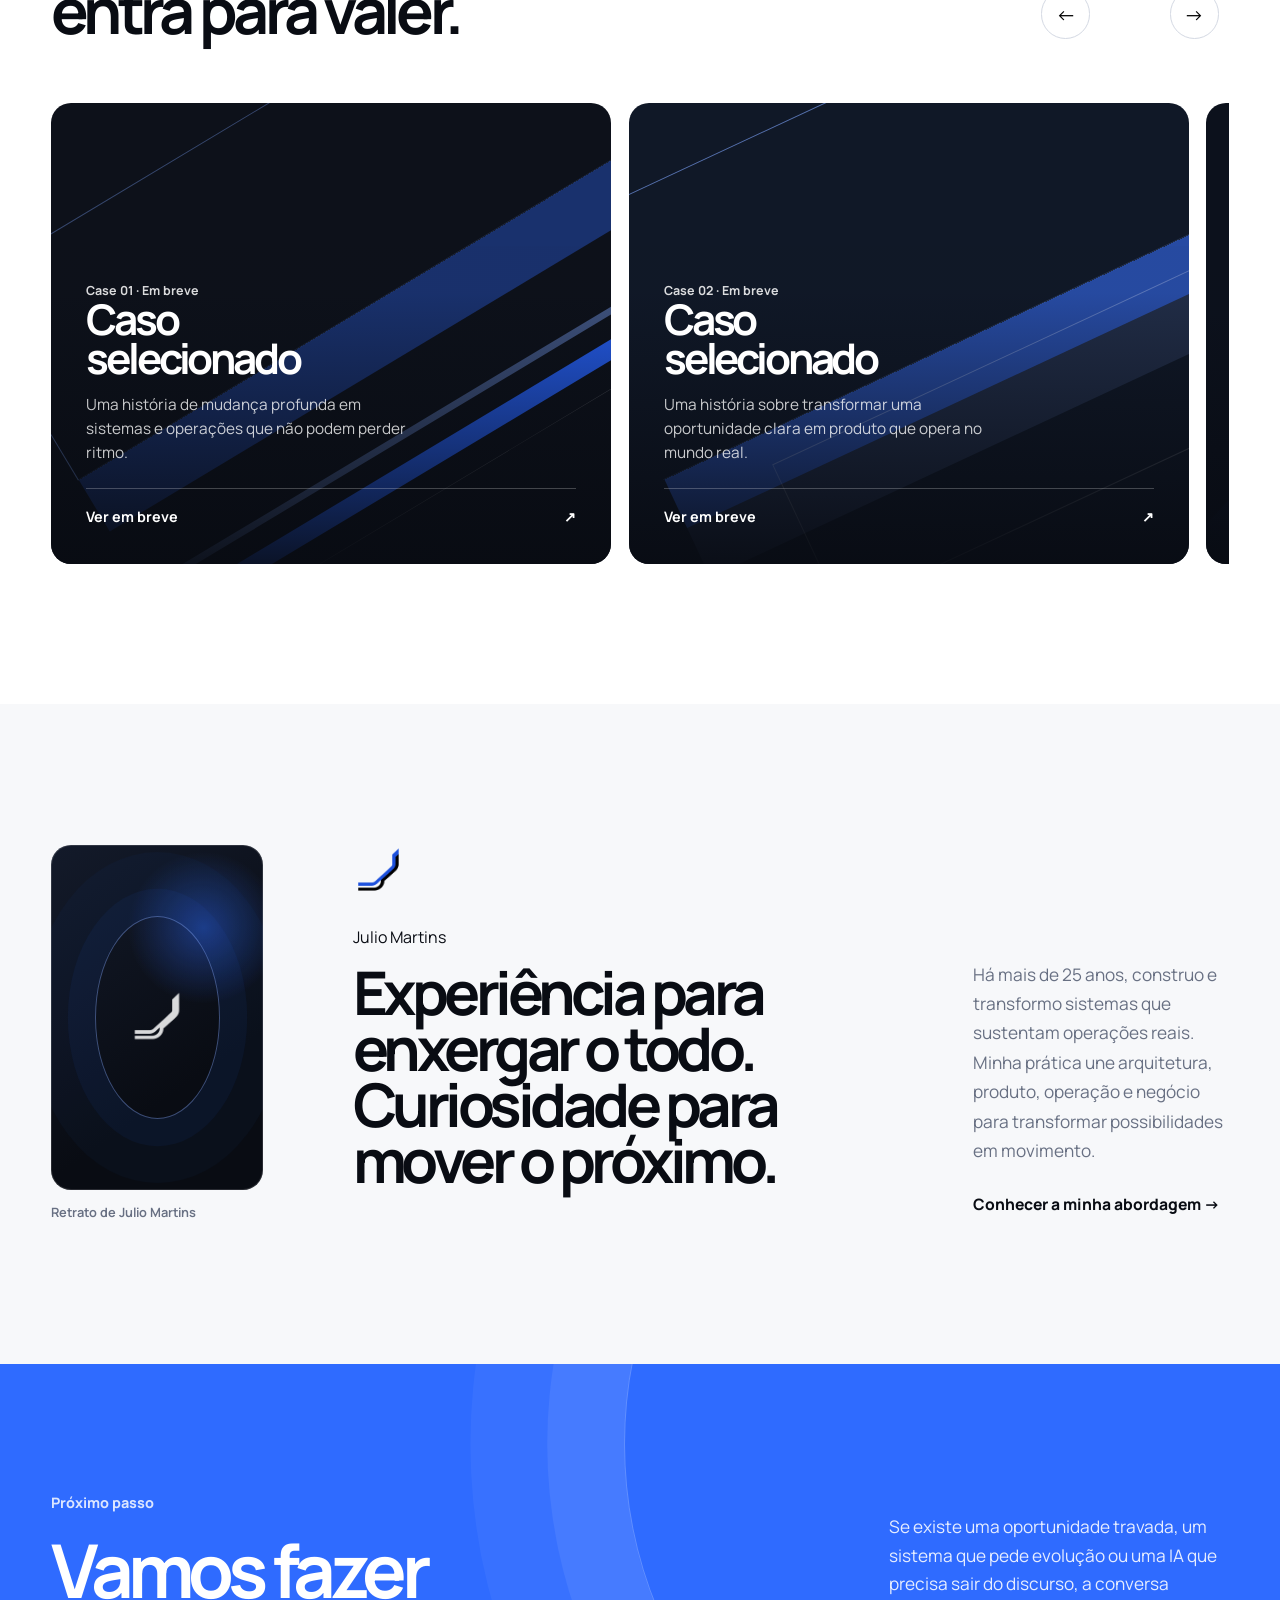
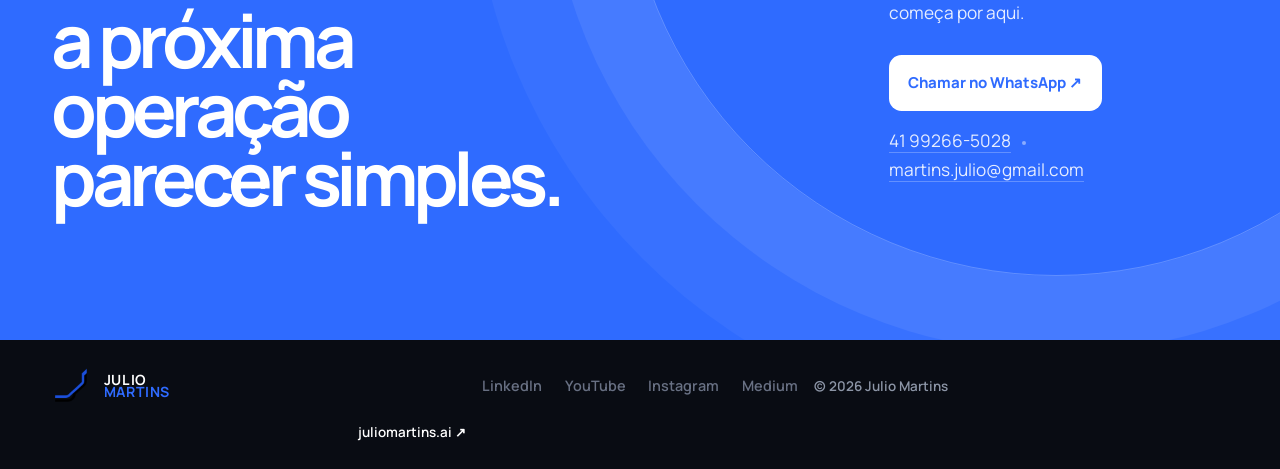
==== commit 654f1cb6: "nav: adiciona link do Blog e aponta Casos para a pagina completa" ====
--- a/index.html
+++ b/index.html
@@ -15,7 +15,7 @@
 </head>
 <body>
   <a class="skip-link" href="#conteudo">Ir para o conteúdo principal</a>
-  <header class="site-header"><div class="shell header-inner"><a class="brand" href="#inicio" aria-label="Julio Martins, início"><img src="assets/img/marca-trilhos.webp" alt=""><span><b>Julio</b><b>Martins</b></span></a><nav class="site-nav" aria-label="Navegação principal"><a href="#praticas">O que eu faço</a><a href="#casos">Casos</a><a href="#sobre">Sobre</a><a class="nav-cta" href="#contato">Vamos conversar ↗</a></nav></div></header>
+  <header class="site-header"><div class="shell header-inner"><a class="brand" href="#inicio" aria-label="Julio Martins, início"><img src="assets/img/marca-trilhos.webp" alt=""><span><b>Julio</b><b>Martins</b></span></a><nav class="site-nav" aria-label="Navegação principal"><a href="#praticas">O que eu faço</a><a href="casos/index.html">Casos</a><a href="blog/index.html">Blog</a><a href="#sobre">Sobre</a><a class="nav-cta" href="#contato">Vamos conversar ↗</a></nav></div></header>
   <main id="conteudo">
     <section class="hero" id="inicio"><div class="hero-orbit a" aria-hidden="true"></div><div class="hero-orbit b" aria-hidden="true"></div><div class="shell hero-layout"><div class="hero-copy"><p class="hero-kicker">Tecnologia aplicada. Resultado percebido.</p><h1>Tecnologia que faz o negócio <em>andar.</em></h1><p>Eu transformo legados críticos, oportunidades e IA em operações mais simples, rápidas e preparadas para o próximo passo.</p><div class="hero-actions"><a class="button primary" href="#contato">Começar uma conversa ↘</a><a class="quiet" href="#praticas">Conhecer as soluções →</a></div><small>25+ anos <i></i> Do legado à IA <i></i> Operação real</small></div><figure class="hero-art"><img src="assets/img/hero-sistema-vivo-premium.webp" alt="Escultura fluida em vidro azul, representando um sistema em movimento"><figcaption>✧ Fluxo sem fricção</figcaption></figure></div></section>
     <section class="signal"><div class="shell signal-layout"><h2>O futuro não precisa parecer um salto no escuro.</h2><p>Transformação tecnológica tem valor quando reduz complexidade, protege o que já funciona e abre espaço para uma operação evoluir com confiança.</p></div><div class="marquee">clareza <i></i> ritmo <i></i> resultado <i></i> continuidade</div></section>
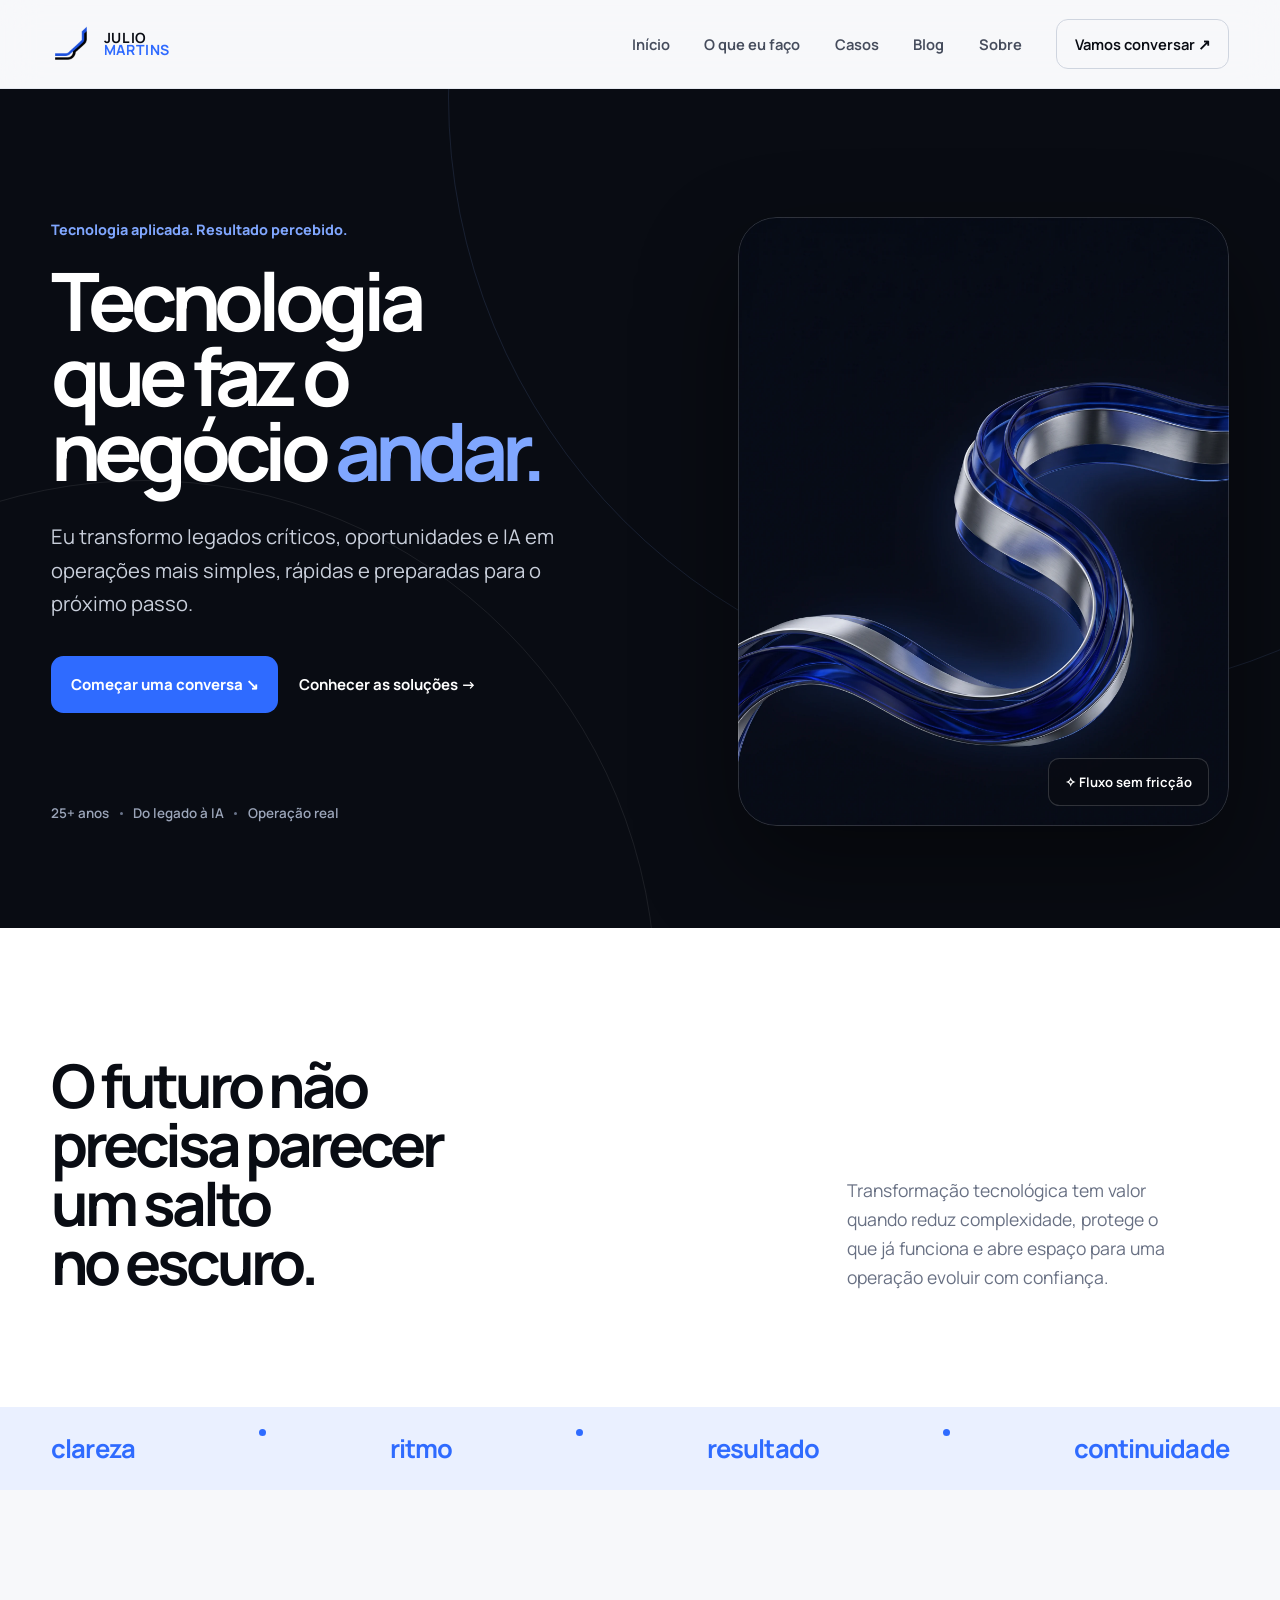
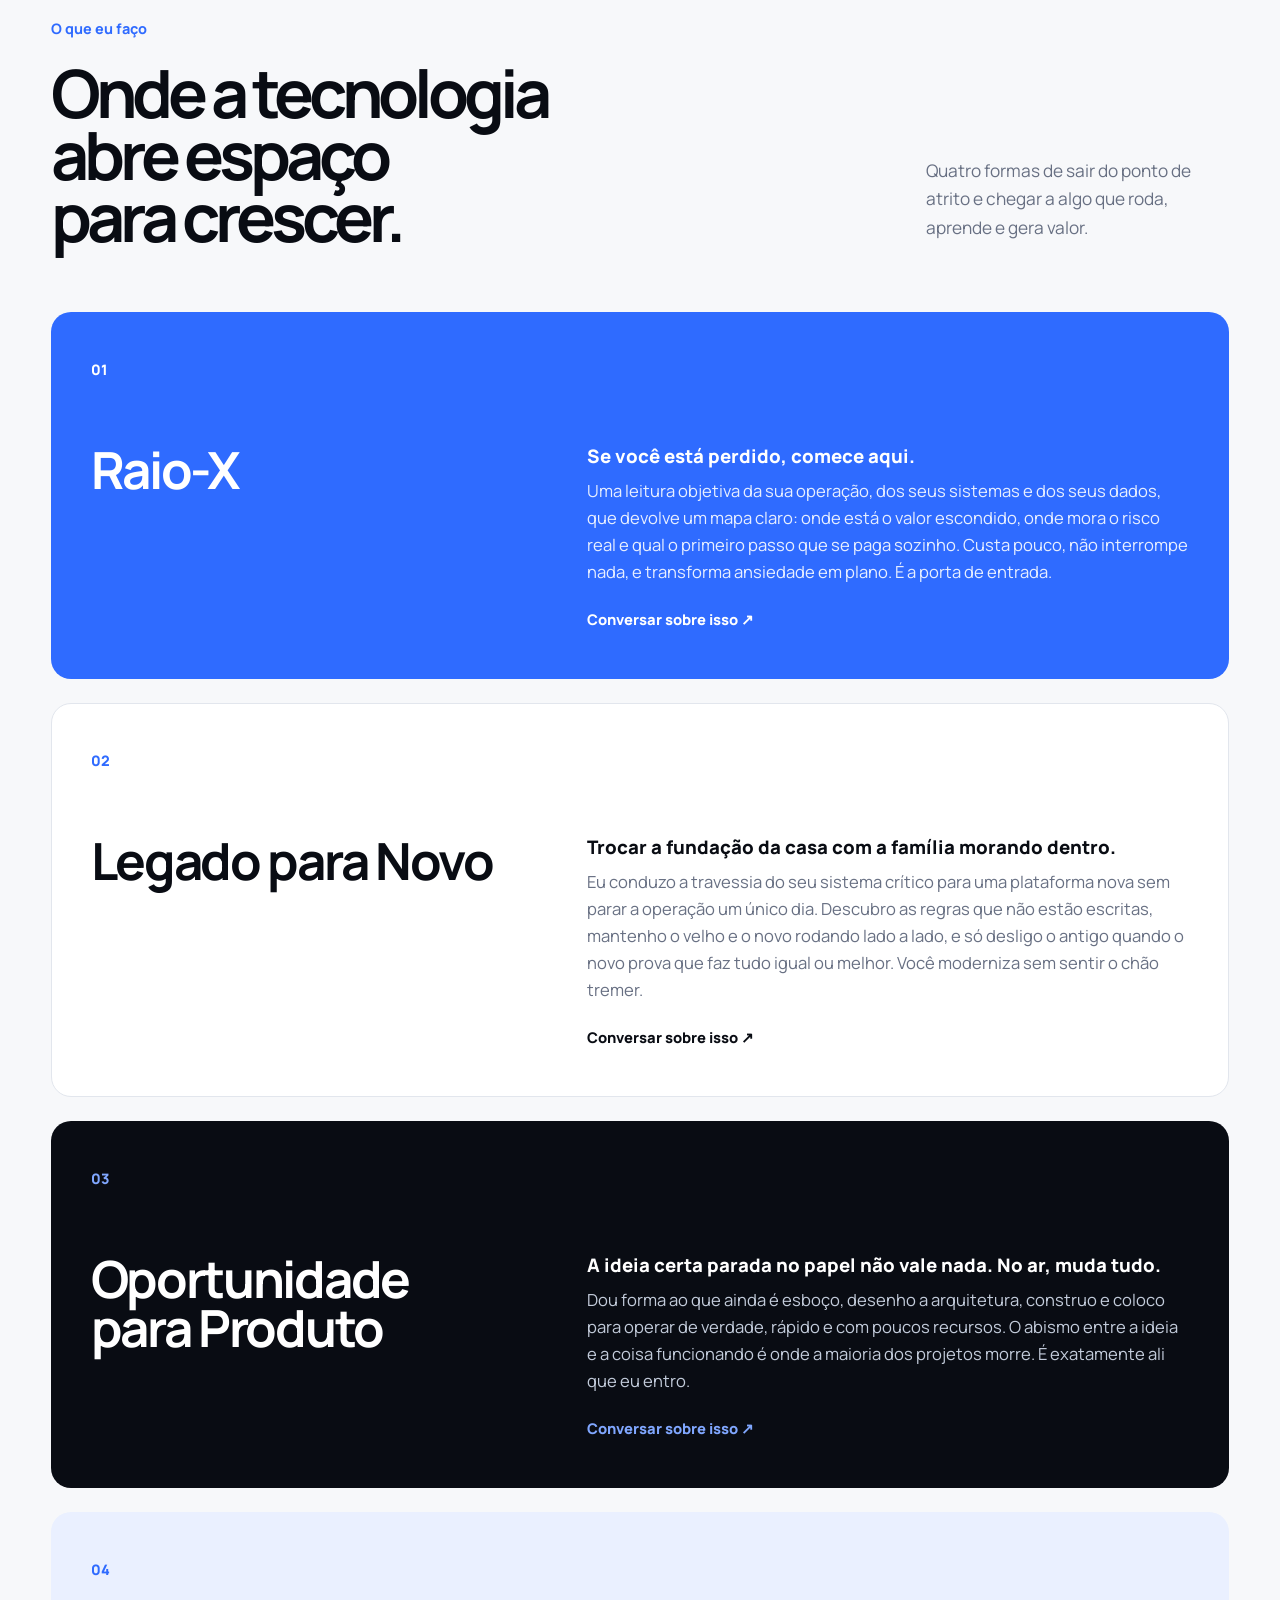
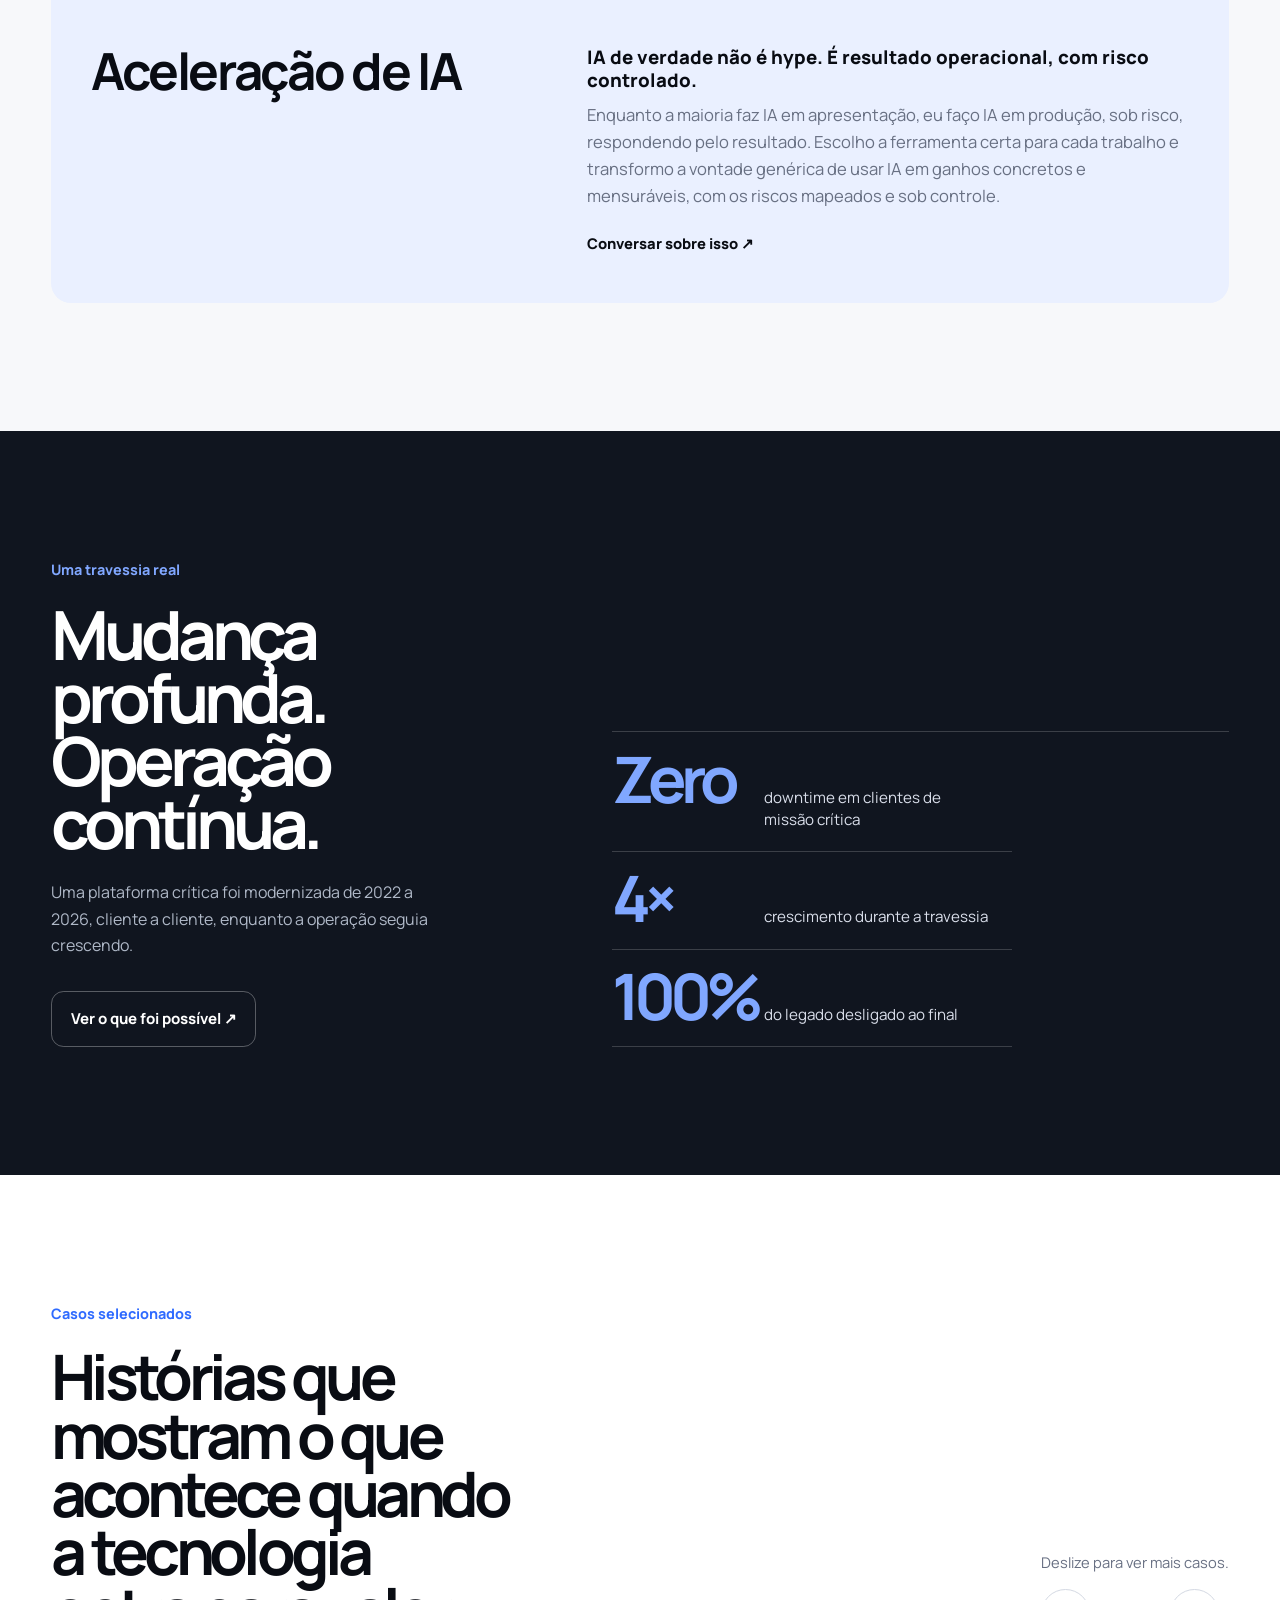
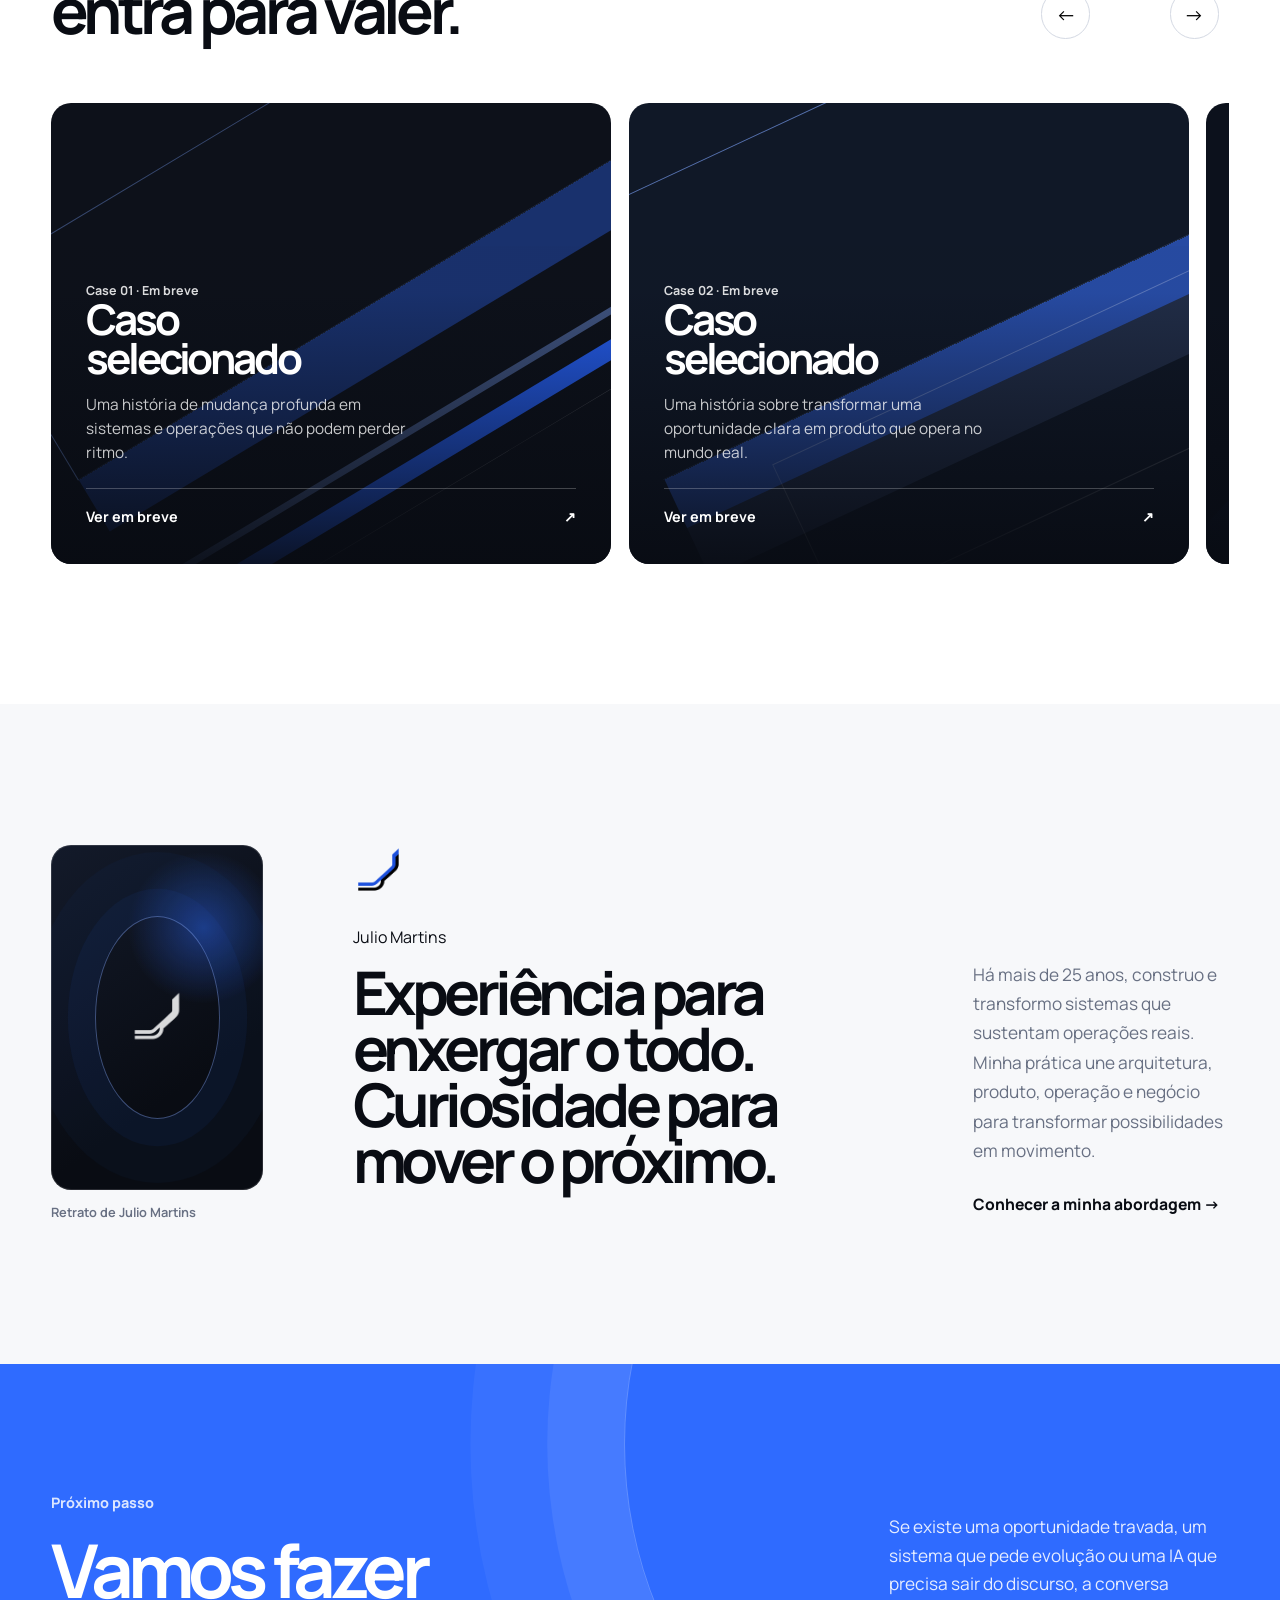
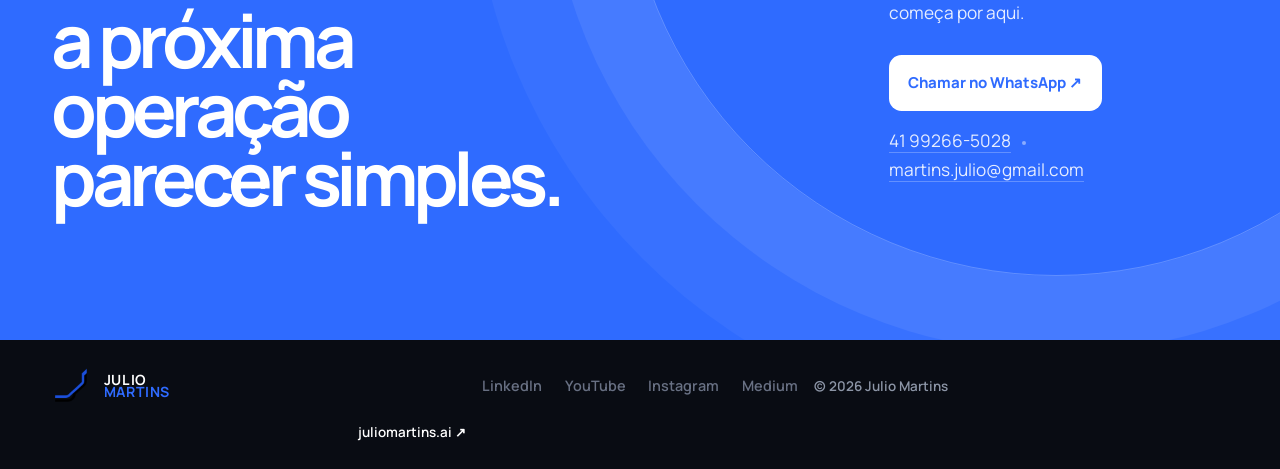
==== commit bfa0b6c7: "nav: adiciona link Inicio em todas as paginas (voltar para a home)" ====
--- a/index.html
+++ b/index.html
@@ -15,7 +15,7 @@
 </head>
 <body>
   <a class="skip-link" href="#conteudo">Ir para o conteúdo principal</a>
-  <header class="site-header"><div class="shell header-inner"><a class="brand" href="#inicio" aria-label="Julio Martins, início"><img src="assets/img/marca-trilhos.webp" alt=""><span><b>Julio</b><b>Martins</b></span></a><nav class="site-nav" aria-label="Navegação principal"><a href="#praticas">O que eu faço</a><a href="casos/index.html">Casos</a><a href="blog/index.html">Blog</a><a href="#sobre">Sobre</a><a class="nav-cta" href="#contato">Vamos conversar ↗</a></nav></div></header>
+  <header class="site-header"><div class="shell header-inner"><a class="brand" href="#inicio" aria-label="Julio Martins, início"><img src="assets/img/marca-trilhos.webp" alt=""><span><b>Julio</b><b>Martins</b></span></a><nav class="site-nav" aria-label="Navegação principal"><a href="#inicio">Início</a><a href="#praticas">O que eu faço</a><a href="casos/index.html">Casos</a><a href="blog/index.html">Blog</a><a href="#sobre">Sobre</a><a class="nav-cta" href="#contato">Vamos conversar ↗</a></nav></div></header>
   <main id="conteudo">
     <section class="hero" id="inicio"><div class="hero-orbit a" aria-hidden="true"></div><div class="hero-orbit b" aria-hidden="true"></div><div class="shell hero-layout"><div class="hero-copy"><p class="hero-kicker">Tecnologia aplicada. Resultado percebido.</p><h1>Tecnologia que faz o negócio <em>andar.</em></h1><p>Eu transformo legados críticos, oportunidades e IA em operações mais simples, rápidas e preparadas para o próximo passo.</p><div class="hero-actions"><a class="button primary" href="#contato">Começar uma conversa ↘</a><a class="quiet" href="#praticas">Conhecer as soluções →</a></div><small>25+ anos <i></i> Do legado à IA <i></i> Operação real</small></div><figure class="hero-art"><img src="assets/img/hero-sistema-vivo-premium.webp" alt="Escultura fluida em vidro azul, representando um sistema em movimento"><figcaption>✧ Fluxo sem fricção</figcaption></figure></div></section>
     <section class="signal"><div class="shell signal-layout"><h2>O futuro não precisa parecer um salto no escuro.</h2><p>Transformação tecnológica tem valor quando reduz complexidade, protege o que já funciona e abre espaço para uma operação evoluir com confiança.</p></div><div class="marquee">clareza <i></i> ritmo <i></i> resultado <i></i> continuidade</div></section>
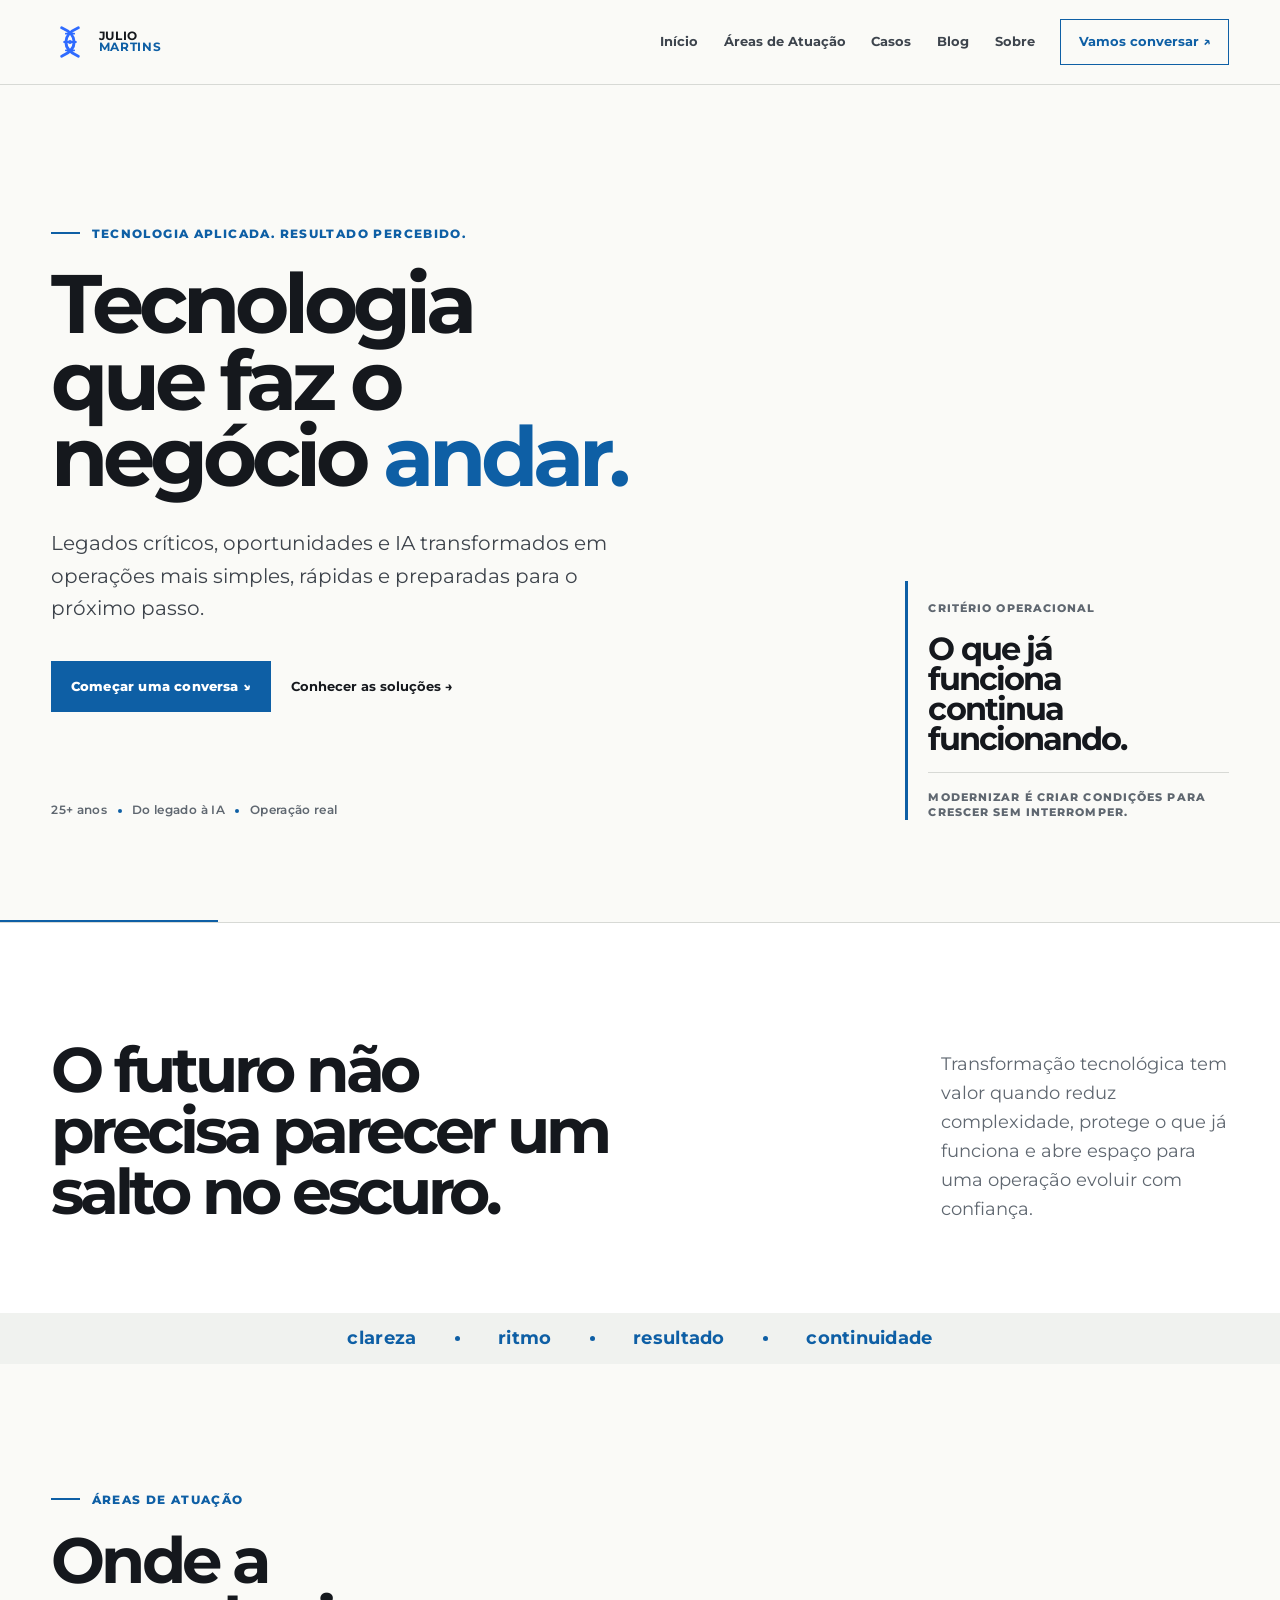
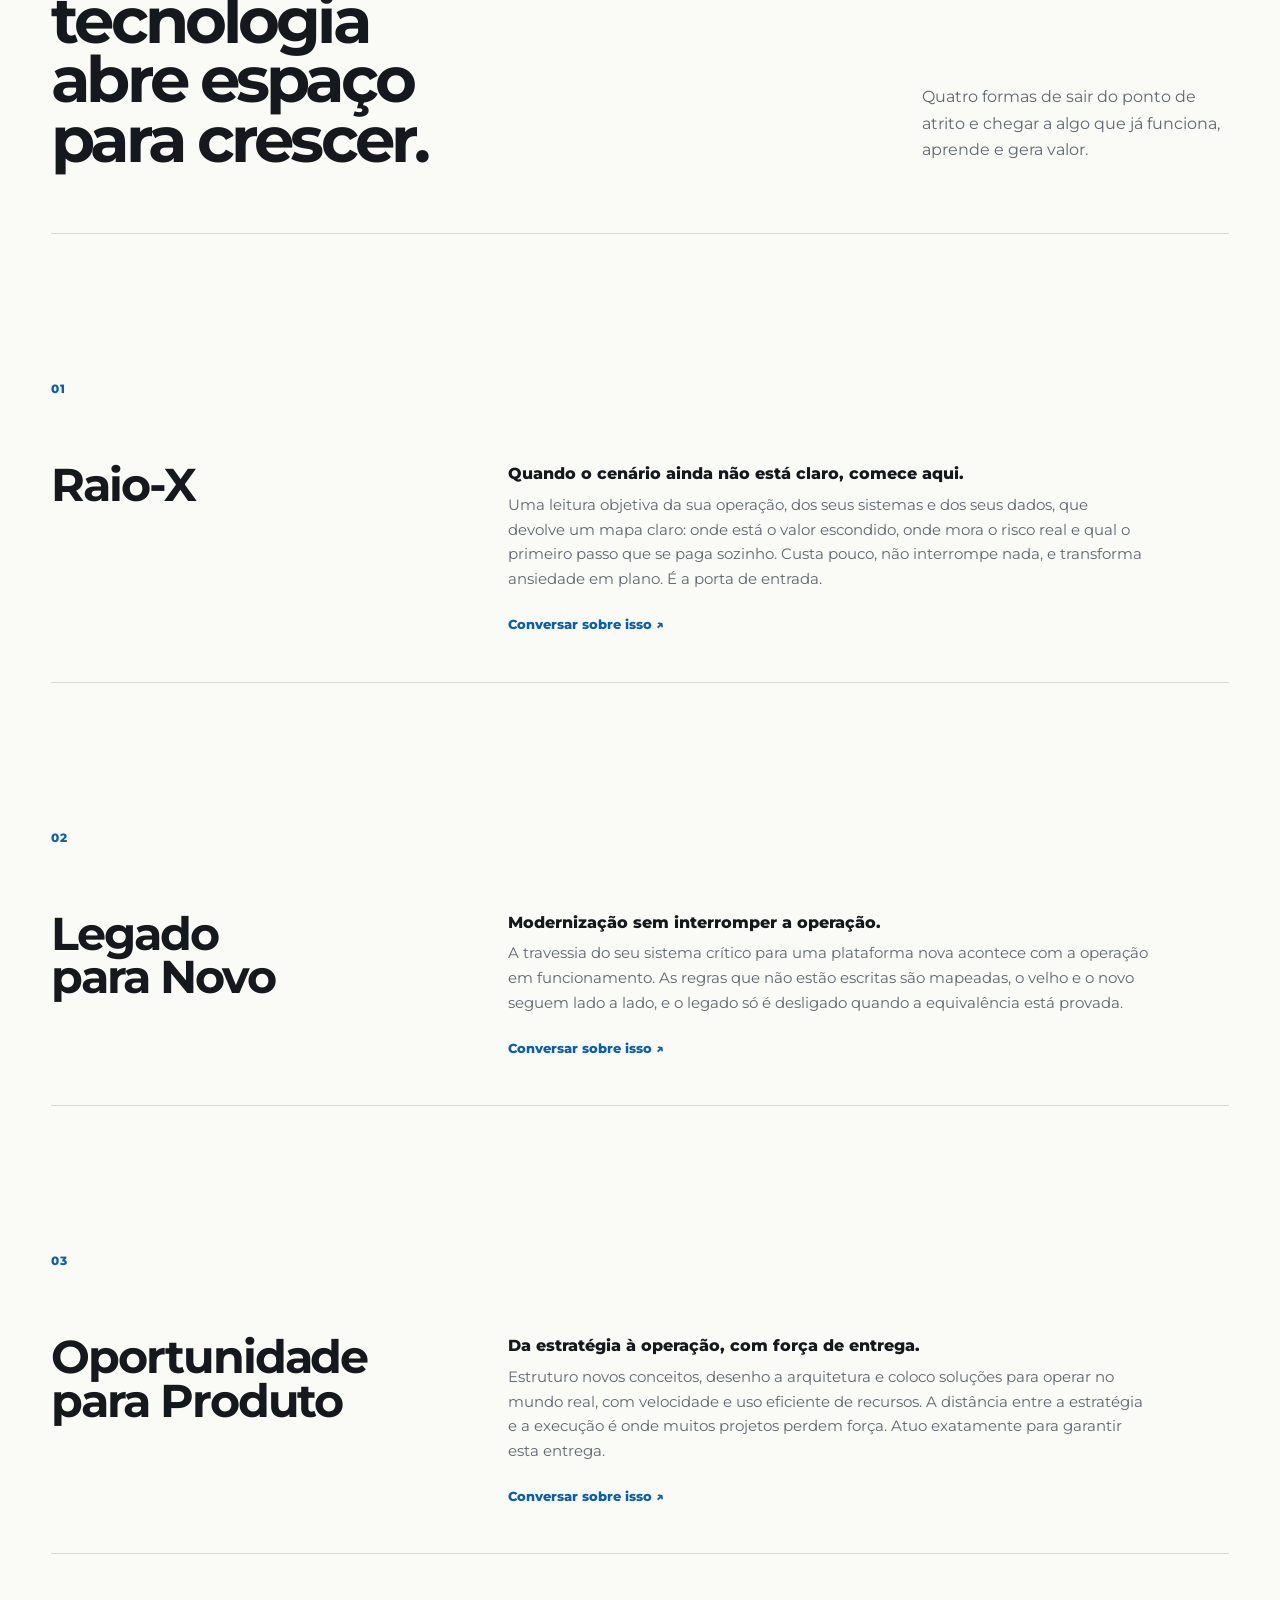
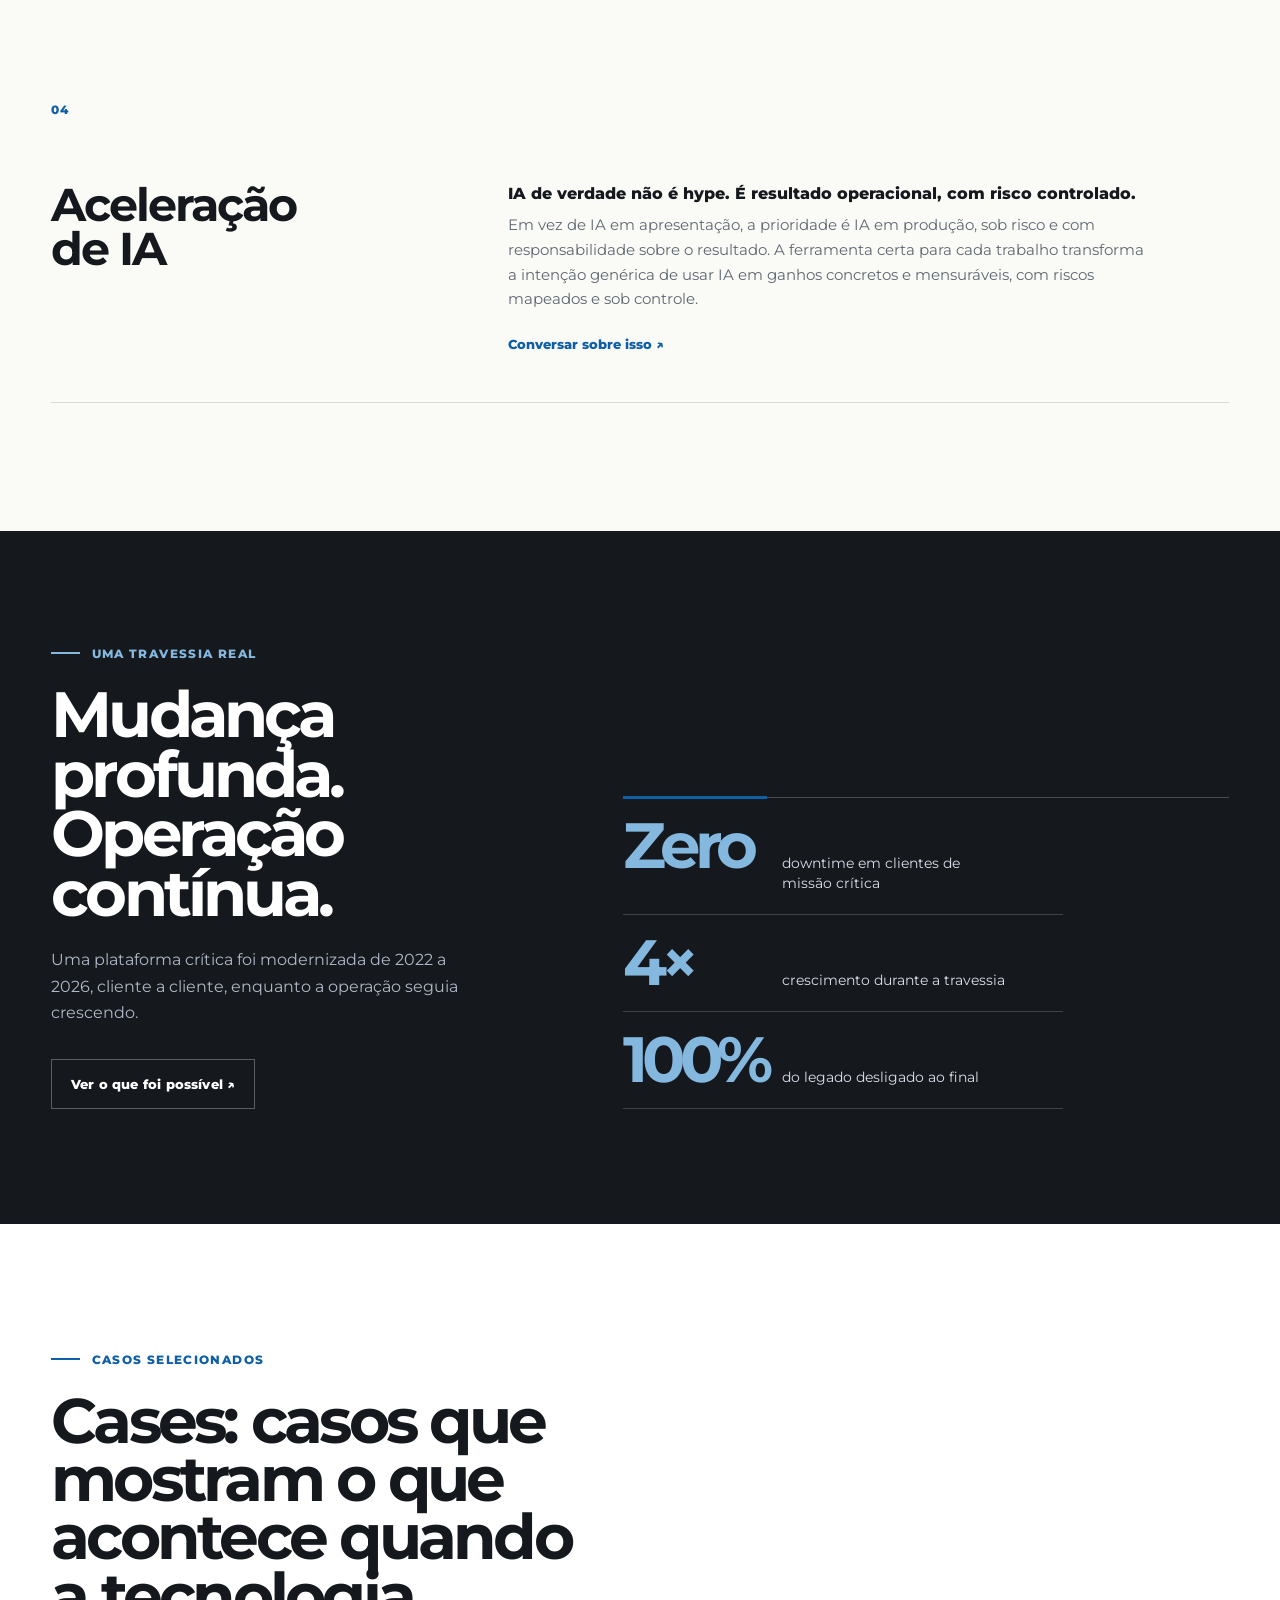
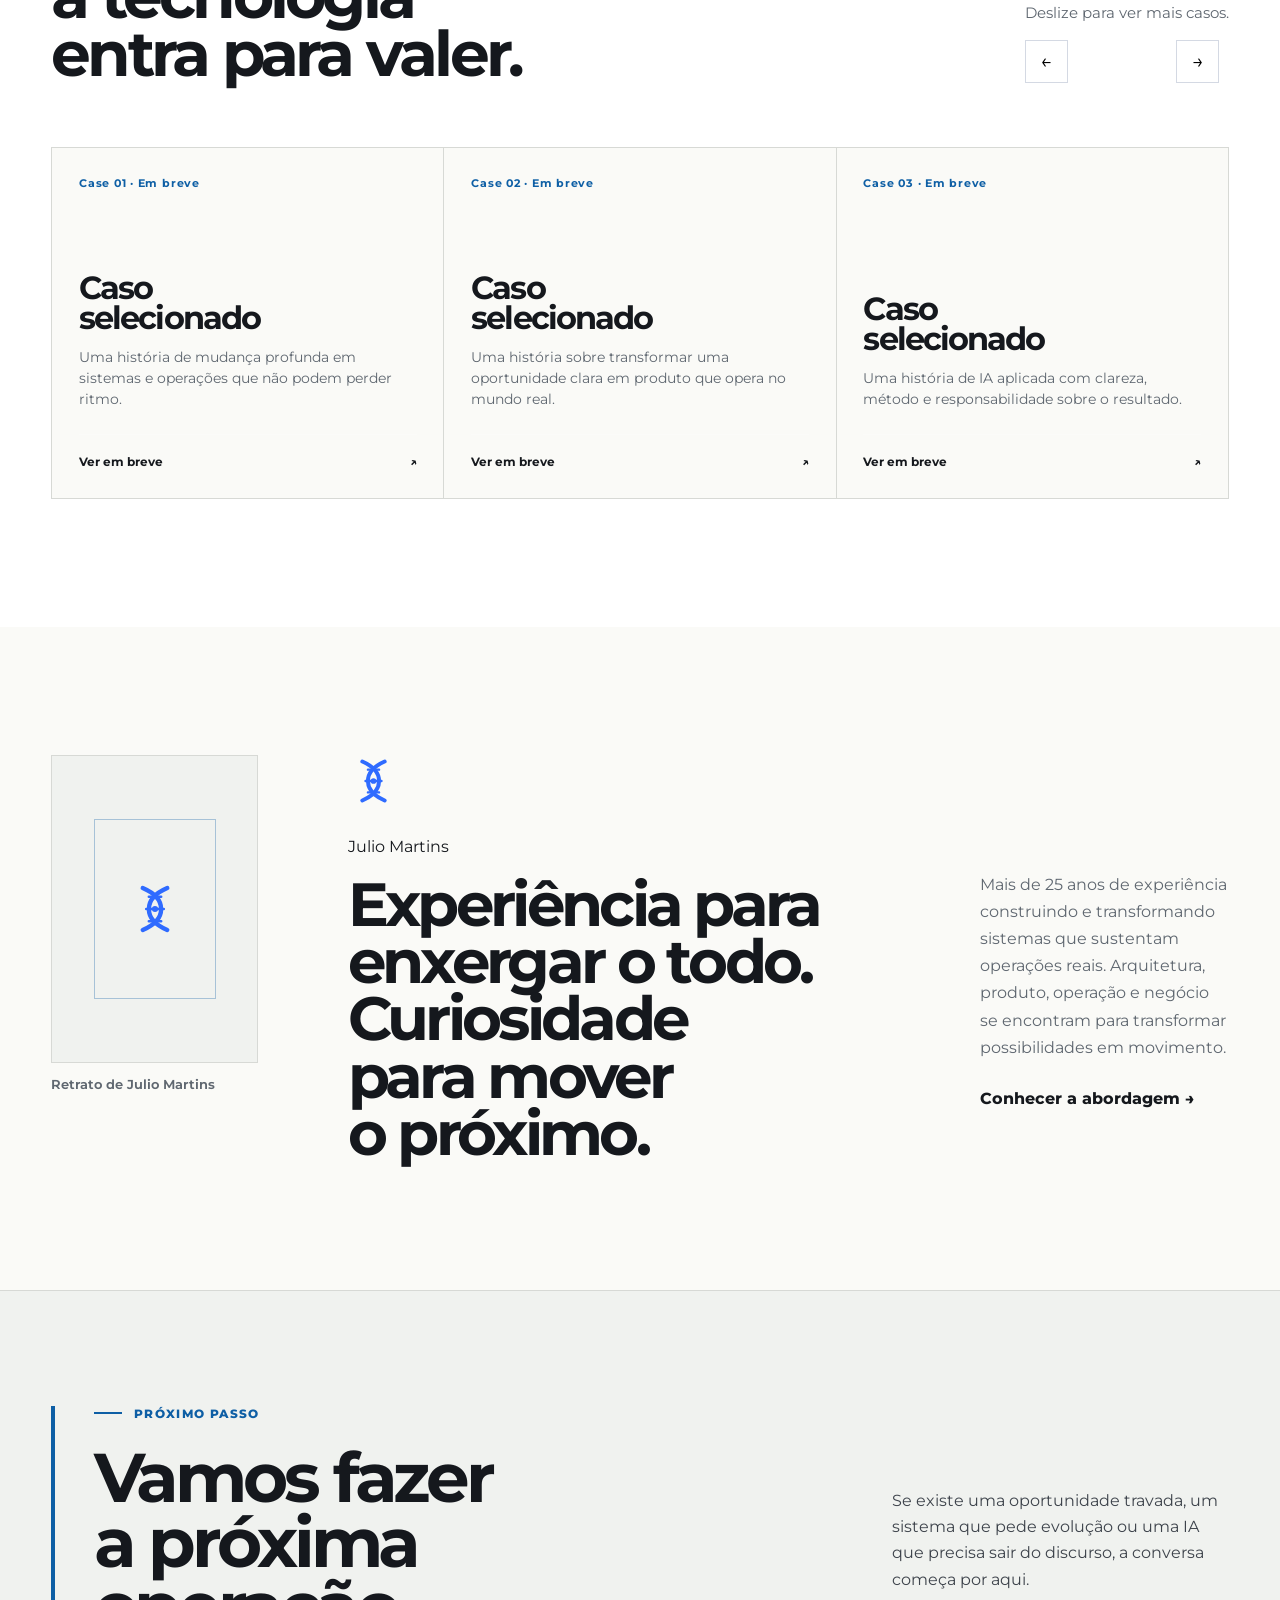
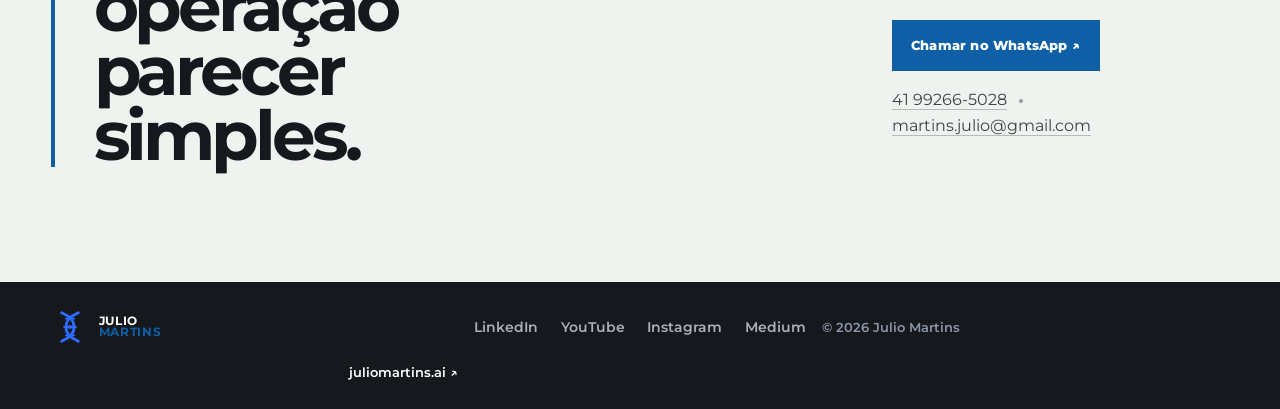
==== commit 2baa03e5: "refactor: ajusta identidade, linguagem e contato" ====
--- a/index.html
+++ b/index.html
@@ -9,32 +9,32 @@
   <meta property="og:type" content="website"><meta property="og:locale" content="pt_BR">
   <meta property="og:title" content="Julio Martins, tecnologia que faz o negócio andar"><meta property="og:description" content="Tecnologia aplicada em operações reais, com clareza e resultado percebido.">
   <meta property="og:image" content="https://juliomartins.ai/assets/img/og-default.svg"><meta property="og:url" content="https://juliomartins.ai/">
-  <link rel="canonical" href="https://juliomartins.ai/"><link rel="icon" href="assets/img/marca-trilhos.webp" type="image/webp">
+  <link rel="canonical" href="https://juliomartins.ai/"><link rel="icon" href="assets/img/marca-origem.svg" type="image/svg+xml">
   <link rel="preconnect" href="https://fonts.googleapis.com"><link rel="preconnect" href="https://fonts.gstatic.com" crossorigin>
-  <link href="https://fonts.googleapis.com/css2?family=Manrope:wght@400;500;600;700;800&display=swap" rel="stylesheet"><link rel="stylesheet" href="styles.css?v=3"><link rel="stylesheet" href="styles-improvements.css?v=3"><link rel="stylesheet" href="practice-sequence.css?v=3">
+  <link href="https://fonts.googleapis.com/css2?family=Montserrat:wght@400;500;600;700;800&display=swap" rel="stylesheet"><link rel="stylesheet" href="styles.css?v=4"><link rel="stylesheet" href="styles-improvements.css?v=4"><link rel="stylesheet" href="practice-sequence.css?v=4"><link rel="stylesheet" href="editorial-revision.css?v=1">
 </head>
 <body>
   <a class="skip-link" href="#conteudo">Ir para o conteúdo principal</a>
-  <header class="site-header"><div class="shell header-inner"><a class="brand" href="#inicio" aria-label="Julio Martins, início"><img src="assets/img/marca-trilhos.webp" alt=""><span><b>Julio</b><b>Martins</b></span></a><nav class="site-nav" aria-label="Navegação principal"><a href="#inicio">Início</a><a href="#praticas">O que eu faço</a><a href="casos/index.html">Casos</a><a href="blog/index.html">Blog</a><a href="#sobre">Sobre</a><a class="nav-cta" href="#contato">Vamos conversar ↗</a></nav></div></header>
+  <header class="site-header"><div class="shell header-inner"><a class="brand" href="#inicio" aria-label="Julio Martins, início"><img src="assets/img/marca-origem.svg" alt=""><span><b>Julio</b><b>Martins</b></span></a><nav class="site-nav" aria-label="Navegação principal"><a href="#inicio">Início</a><a href="#praticas">Áreas de Atuação</a><a href="casos/index.html">Casos</a><a href="blog/index.html">Blog</a><a href="#sobre">Sobre</a><a class="nav-cta" href="https://wa.me/5541992665028" target="_blank" rel="noopener">Vamos conversar ↗</a></nav></div></header>
   <main id="conteudo">
-    <section class="hero" id="inicio"><div class="hero-orbit a" aria-hidden="true"></div><div class="hero-orbit b" aria-hidden="true"></div><div class="shell hero-layout"><div class="hero-copy"><p class="hero-kicker">Tecnologia aplicada. Resultado percebido.</p><h1>Tecnologia que faz o negócio <em>andar.</em></h1><p>Eu transformo legados críticos, oportunidades e IA em operações mais simples, rápidas e preparadas para o próximo passo.</p><div class="hero-actions"><a class="button primary" href="#contato">Começar uma conversa ↘</a><a class="quiet" href="#praticas">Conhecer as soluções →</a></div><small>25+ anos <i></i> Do legado à IA <i></i> Operação real</small></div><figure class="hero-art"><img src="assets/img/hero-sistema-vivo-premium.webp" alt="Escultura fluida em vidro azul, representando um sistema em movimento"><figcaption>✧ Fluxo sem fricção</figcaption></figure></div></section>
+    <section class="hero" id="inicio"><div class="shell hero-layout"><div class="hero-copy"><p class="hero-kicker">Tecnologia aplicada. Resultado percebido.</p><h1>Tecnologia que faz o negócio <em>andar.</em></h1><p>Legados críticos, oportunidades e IA transformados em operações mais simples, rápidas e preparadas para o próximo passo.</p><div class="hero-actions"><a class="button primary" href="https://wa.me/5541992665028" target="_blank" rel="noopener">Começar uma conversa ↘</a><a class="quiet" href="#praticas">Conhecer as soluções →</a></div><small>25+ anos <i></i> Do legado à IA <i></i> Operação real</small></div><aside class="hero-evidence" aria-label="Princípio de operação"><p>Critério operacional</p><strong>O que já funciona continua funcionando.</strong><span class="evidence-rule" aria-hidden="true"></span><p>Modernizar é criar condições para crescer sem interromper.</p></aside></div></section>
     <section class="signal"><div class="shell signal-layout"><h2>O futuro não precisa parecer um salto no escuro.</h2><p>Transformação tecnológica tem valor quando reduz complexidade, protege o que já funciona e abre espaço para uma operação evoluir com confiança.</p></div><div class="marquee">clareza <i></i> ritmo <i></i> resultado <i></i> continuidade</div></section>
-    <section class="practices" id="praticas"><div class="shell intro"><div><p class="section-label">O que eu faço</p><h2>Onde a tecnologia abre espaço para crescer.</h2></div><p>Quatro formas de sair do ponto de atrito e chegar a algo que roda, aprende e gera valor.</p></div><div class="shell practice-sequence">
-      <article class="practice-row practice-row--01"><p class="practice-index">01</p><h3>Raio-X</h3><div class="practice-summary"><p><strong>Se você está perdido, comece aqui.</strong> Uma leitura objetiva da sua operação, dos seus sistemas e dos seus dados, que devolve um mapa claro: onde está o valor escondido, onde mora o risco real e qual o primeiro passo que se paga sozinho. Custa pouco, não interrompe nada, e transforma ansiedade em plano. É a porta de entrada.</p><a href="#contato">Conversar sobre isso ↗</a></div></article>
-      <article class="practice-row practice-row--02"><p class="practice-index">02</p><h3>Legado para Novo</h3><div class="practice-summary"><p><strong>Trocar a fundação da casa com a família morando dentro.</strong> Eu conduzo a travessia do seu sistema crítico para uma plataforma nova sem parar a operação um único dia. Descubro as regras que não estão escritas, mantenho o velho e o novo rodando lado a lado, e só desligo o antigo quando o novo prova que faz tudo igual ou melhor. Você moderniza sem sentir o chão tremer.</p><a href="#contato">Conversar sobre isso ↗</a></div></article>
-      <article class="practice-row practice-row--03"><p class="practice-index">03</p><h3>Oportunidade para Produto</h3><div class="practice-summary"><p><strong>A ideia certa parada no papel não vale nada. No ar, muda tudo.</strong> Dou forma ao que ainda é esboço, desenho a arquitetura, construo e coloco para operar de verdade, rápido e com poucos recursos. O abismo entre a ideia e a coisa funcionando é onde a maioria dos projetos morre. É exatamente ali que eu entro.</p><a href="#contato">Conversar sobre isso ↗</a></div></article>
-      <article class="practice-row practice-row--04"><p class="practice-index">04</p><h3>Aceleração de IA</h3><div class="practice-summary"><p><strong>IA de verdade não é hype. É resultado operacional, com risco controlado.</strong> Enquanto a maioria faz IA em apresentação, eu faço IA em produção, sob risco, respondendo pelo resultado. Escolho a ferramenta certa para cada trabalho e transformo a vontade genérica de usar IA em ganhos concretos e mensuráveis, com os riscos mapeados e sob controle.</p><a href="#contato">Conversar sobre isso ↗</a></div></article>
+    <section class="practices" id="praticas"><div class="shell intro"><div><p class="section-label">Áreas de Atuação</p><h2>Onde a tecnologia abre espaço para crescer.</h2></div><p>Quatro formas de sair do ponto de atrito e chegar a algo que já funciona, aprende e gera valor.</p></div><div class="shell practice-sequence">
+      <article class="practice-row practice-row--01"><p class="practice-index">01</p><h3>Raio-X</h3><div class="practice-summary"><p><strong>Quando o cenário ainda não está claro, comece aqui.</strong> Uma leitura objetiva da sua operação, dos seus sistemas e dos seus dados, que devolve um mapa claro: onde está o valor escondido, onde mora o risco real e qual o primeiro passo que se paga sozinho. Custa pouco, não interrompe nada, e transforma ansiedade em plano. É a porta de entrada.</p><a href="https://wa.me/5541992665028" target="_blank" rel="noopener">Conversar sobre isso ↗</a></div></article>
+      <article class="practice-row practice-row--02"><p class="practice-index">02</p><h3>Legado para Novo</h3><div class="practice-summary"><p><strong>Modernização sem interromper a operação.</strong> A travessia do seu sistema crítico para uma plataforma nova acontece com a operação em funcionamento. As regras que não estão escritas são mapeadas, o velho e o novo seguem lado a lado, e o legado só é desligado quando a equivalência está provada.</p><a href="https://wa.me/5541992665028" target="_blank" rel="noopener">Conversar sobre isso ↗</a></div></article>
+      <article class="practice-row practice-row--03"><p class="practice-index">03</p><h3>Oportunidade para Produto</h3><div class="practice-summary"><p><strong>Da estratégia à operação, com força de entrega.</strong> Estruturo novos conceitos, desenho a arquitetura e coloco soluções para operar no mundo real, com velocidade e uso eficiente de recursos. A distância entre a estratégia e a execução é onde muitos projetos perdem força. Atuo exatamente para garantir esta entrega.</p><a href="https://wa.me/5541992665028" target="_blank" rel="noopener">Conversar sobre isso ↗</a></div></article>
+      <article class="practice-row practice-row--04"><p class="practice-index">04</p><h3>Aceleração de IA</h3><div class="practice-summary"><p><strong>IA de verdade não é hype. É resultado operacional, com risco controlado.</strong> Em vez de IA em apresentação, a prioridade é IA em produção, sob risco e com responsabilidade sobre o resultado. A ferramenta certa para cada trabalho transforma a intenção genérica de usar IA em ganhos concretos e mensuráveis, com riscos mapeados e sob controle.</p><a href="https://wa.me/5541992665028" target="_blank" rel="noopener">Conversar sobre isso ↗</a></div></article>
     </div></section>
     <section class="outcome"><div class="shell outcome-layout"><div><p class="section-label">Uma travessia real</p><h2>Mudança profunda. Operação contínua.</h2><p>Uma plataforma crítica foi modernizada de 2022 a 2026, cliente a cliente, enquanto a operação seguia crescendo.</p><a class="button outline" href="casos/br-captura.html">Ver o que foi possível ↗</a></div><div class="numbers"><p><b>Zero</b><span>downtime em clientes de missão crítica</span></p><p><b>4×</b><span>crescimento durante a travessia</span></p><p><b>100%</b><span>do legado desligado ao final</span></p></div></div></section>
-    <section class="cases" id="casos"><div class="shell cases-head"><div><p class="section-label">Casos selecionados</p><h2>Histórias que mostram o que acontece quando a tecnologia entra para valer.</h2></div><div class="controls"><p>Deslize para ver mais casos.</p><button class="prev" type="button" aria-label="Ver casos anteriores">←</button><button class="next" type="button" aria-label="Ver próximos casos">→</button></div></div><div class="case-carousel" aria-label="Carrossel de casos selecionados">
+    <section class="cases" id="casos"><div class="shell cases-head"><div><p class="section-label">Casos selecionados</p><h2>Cases: casos que mostram o que acontece quando a tecnologia entra para valer.</h2></div><div class="controls"><p>Deslize para ver mais casos.</p><button class="prev" type="button" aria-label="Ver casos anteriores">←</button><button class="next" type="button" aria-label="Ver próximos casos">→</button></div></div><div class="case-carousel" aria-label="Carrossel de casos selecionados">
       <article class="case migration"><div><span>Case 01 · Em breve</span><h3>Caso selecionado</h3><p>Uma história de mudança profunda em sistemas e operações que não podem perder ritmo.</p><footer>Ver em breve <b>↗</b></footer></div></article>
       <article class="case product"><div><span>Case 02 · Em breve</span><h3>Caso selecionado</h3><p>Uma história sobre transformar uma oportunidade clara em produto que opera no mundo real.</p><footer>Ver em breve <b>↗</b></footer></div></article>
       <article class="case intelligence"><div><span>Case 03 · Em breve</span><h3>Caso selecionado</h3><p>Uma história de IA aplicada com clareza, método e responsabilidade sobre o resultado.</p><footer>Ver em breve <b>↗</b></footer></div></article>
     </div></section>
-    <section class="about" id="sobre"><div class="shell about-layout"><figure class="portrait-slot" data-slot="foto-julio"><div class="portrait-placeholder" aria-hidden="true"><img src="assets/img/marca-trilhos.webp" alt=""></div><figcaption>Retrato de Julio Martins</figcaption></figure><div><img src="assets/img/marca-trilhos.webp" alt="" class="about-mark"><p>Julio Martins</p><h2>Experiência para enxergar o todo. Curiosidade para mover o próximo.</h2></div><div><p>Há mais de 25 anos, construo e transformo sistemas que sustentam operações reais. Minha prática une arquitetura, produto, operação e negócio para transformar possibilidades em movimento.</p><a href="#contato">Conhecer a minha abordagem →</a></div></div></section>
+    <section class="about" id="sobre"><div class="shell about-layout"><figure class="portrait-slot" data-slot="foto-julio"><div class="portrait-placeholder" aria-hidden="true"><img src="assets/img/marca-origem.svg" alt=""></div><figcaption>Retrato de Julio Martins</figcaption></figure><div><img src="assets/img/marca-origem.svg" alt="" class="about-mark"><p>Julio Martins</p><h2>Experiência para enxergar o todo. Curiosidade para mover o próximo.</h2></div><div><p>Mais de 25 anos de experiência construindo e transformando sistemas que sustentam operações reais. Arquitetura, produto, operação e negócio se encontram para transformar possibilidades em movimento.</p><a href="#contato">Conhecer a abordagem →</a></div></div></section>
     <section class="contact" id="contato"><div class="glow" aria-hidden="true"></div><div class="shell contact-layout"><div><p class="section-label">Próximo passo</p><h2>Vamos fazer a próxima operação parecer simples.</h2></div><div><p>Se existe uma oportunidade travada, um sistema que pede evolução ou uma IA que precisa sair do discurso, a conversa começa por aqui.</p><div class="contact-links"><a class="button white" href="https://wa.me/5541992665028" rel="me">Chamar no WhatsApp ↗</a><p class="contact-detail"><a href="tel:+5541992665028">41 99266-5028</a> <i></i> <a href="mailto:martins.julio@gmail.com">martins.julio@gmail.com</a></p></div></div></div></section>
   </main>
-  <footer class="site-footer"><div class="shell footer-inner"><a class="brand" href="#inicio"><img src="assets/img/marca-trilhos.webp" alt=""><span><b>Julio</b><b>Martins</b></span></a>
+  <footer class="site-footer"><div class="shell footer-inner"><a class="brand" href="#inicio"><img src="assets/img/marca-origem.svg" alt=""><span><b>Julio</b><b>Martins</b></span></a>
     <!-- PLACEHOLDER-REDES: Medium ainda pendente (Julio vai passar a URL). -->
     <nav class="footer-social" aria-label="Redes sociais"><a href="https://www.linkedin.com/in/juliomartins/" target="_blank" rel="me noopener">LinkedIn</a><a href="https://www.youtube.com/@JulioEMartins" target="_blank" rel="me noopener">YouTube</a><a href="https://www.instagram.com/julioemartins/" target="_blank" rel="me noopener">Instagram</a><a href="#" data-rede="medium">Medium</a></nav>
     <p>© 2026 Julio Martins</p><a href="https://juliomartins.ai/">juliomartins.ai ↗</a></div></footer>
--- a/styles.css
+++ b/styles.css
@@ -1,8 +1,8 @@
 /* Sistema Vivo — minimalismo tecnológico premium; sofisticado e comercial, sem linguagem de engenharia civil. */
-:root{--ink:#090c13;--canvas:#f7f8fa;--white:#fff;--muted:#687083;--line:#e2e6ed;--blue:#2f6bff;--pale:#eaf0ff;--bright:#80a7ff;--font:"Manrope",Arial,sans-serif;--shell:min(100% - clamp(2rem,8vw,10rem),86rem);--ease:cubic-bezier(.22,1,.36,1)}*{box-sizing:border-box}html{scroll-behavior:smooth;scroll-padding-top:5.5rem}body{min-width:320px;margin:0;background:var(--canvas);color:var(--ink);font-family:var(--font);line-height:1.55;-webkit-font-smoothing:antialiased}img{display:block;max-width:100%}a{color:inherit}button{font:inherit;cursor:pointer}:focus-visible{outline:3px solid var(--blue);outline-offset:4px}.shell{width:var(--shell);margin:auto}.skip-link{position:fixed;z-index:99;top:.7rem;left:.7rem;transform:translateY(-200%);padding:.7rem 1rem;background:#fff;border-radius:.5rem;font-weight:800;text-decoration:none}.skip-link:focus{transform:translateY(0)}
+:root{--ink:#090c13;--canvas:#f7f8fa;--white:#fff;--muted:#687083;--line:#e2e6ed;--blue:#2f6bff;--pale:#eaf0ff;--bright:#80a7ff;--font:"Montserrat",Arial,sans-serif;--shell:min(100% - clamp(2rem,8vw,10rem),86rem);--ease:cubic-bezier(.22,1,.36,1)}*{box-sizing:border-box}html{scroll-behavior:smooth;scroll-padding-top:5.5rem}body{min-width:320px;margin:0;background:var(--canvas);color:var(--ink);font-family:var(--font);line-height:1.55;-webkit-font-smoothing:antialiased}img{display:block;max-width:100%}a{color:inherit}button{font:inherit;cursor:pointer}:focus-visible{outline:3px solid var(--blue);outline-offset:4px}.shell{width:var(--shell);margin:auto}.skip-link{position:fixed;z-index:99;top:.7rem;left:.7rem;transform:translateY(-200%);padding:.7rem 1rem;background:#fff;border-radius:.5rem;font-weight:800;text-decoration:none}.skip-link:focus{transform:translateY(0)}
 /* Navegação */.site-header{position:sticky;z-index:20;top:0;background:rgba(247,248,250,.88);border-bottom:1px solid rgba(226,230,237,.78);backdrop-filter:blur(18px)}.header-inner{display:flex;align-items:center;justify-content:space-between;min-height:5.5rem;gap:2rem}.brand{display:inline-flex;align-items:center;gap:.78rem;text-decoration:none}.brand img{width:2.5rem;height:2.5rem}.brand span{display:grid;font-size:.88rem;font-weight:800;letter-spacing:.045em;line-height:.86;text-transform:uppercase}.brand b:last-child{color:var(--blue)}.site-nav{display:flex;align-items:center;gap:clamp(1.3rem,2.7vw,2.8rem)}.site-nav a{position:relative;color:#454c5c;font-size:.92rem;font-weight:650;text-decoration:none}.site-nav a:not(.nav-cta)::after{position:absolute;right:0;bottom:-.45rem;left:0;height:2px;background:var(--blue);content:"";transform:scaleX(0);transform-origin:left;transition:transform .18s var(--ease)}.site-nav a:hover{color:var(--ink)}.site-nav a:hover::after{transform:scaleX(1)}.nav-cta{padding:.78rem 1.08rem;border:1px solid #cfd5df;border-radius:.75rem!important;color:var(--ink)!important}.nav-cta:hover{border-color:var(--ink);background:#fff}
 /* Abertura */.hero{position:relative;isolation:isolate;overflow:hidden;background:var(--ink);color:#fff}.hero-layout{position:relative;z-index:1;display:grid;grid-template-columns:minmax(0,1.02fr) minmax(23rem,.82fr);gap:clamp(2rem,6vw,8rem);align-items:center;min-height:min(49rem,calc(100vh - 5.5rem));padding:clamp(5rem,10vw,9rem) 0 clamp(4.5rem,8vw,7.5rem)}.hero-copy{max-width:43rem}.hero-kicker,.section-label{margin:0 0 1.35rem;color:var(--blue);font-size:.9rem;font-weight:750}.hero-kicker{color:var(--bright)}h1,h2,h3{margin:0;font-weight:700;letter-spacing:-.075em;line-height:.93;text-wrap:balance}.hero h1{max-width:10ch;font-size:clamp(3.45rem,6.3vw,7rem)}.hero h1 em{color:var(--bright);font-style:normal}.hero-copy>p:not(.hero-kicker){max-width:44ch;margin:2rem 0 0;color:#c9cfdb;font-size:clamp(1.08rem,1.58vw,1.32rem);line-height:1.65}.hero-actions{display:flex;flex-wrap:wrap;gap:.9rem;align-items:center;margin-top:2.25rem}.button{display:inline-flex;align-items:center;justify-content:center;gap:.65rem;min-height:3.55rem;padding:.88rem 1.16rem;border:1px solid transparent;border-radius:.78rem;font-size:.94rem;font-weight:750;text-decoration:none;transition:transform .18s var(--ease),background .18s var(--ease)}.button:hover{transform:translateY(-2px)}.primary{background:var(--blue);color:#fff}.primary:hover{background:#2159df}.quiet{padding:.8rem .4rem;color:#fff;font-size:.94rem;font-weight:700;text-decoration:none}.hero-copy small{display:flex;flex-wrap:wrap;align-items:center;gap:.65rem;margin-top:clamp(3.5rem,7vw,6rem);color:#9ba5b9;font-size:.84rem;font-weight:600}.hero-copy small i{width:3px;height:3px;border-radius:50%;background:#69748a}.hero-art{position:relative;min-height:31rem;margin:0;overflow:hidden;border-radius:clamp(1.5rem,3vw,2.6rem);box-shadow:0 42px 100px rgba(0,0,0,.44)}.hero-art::before{position:absolute;z-index:1;inset:0;border:1px solid rgba(255,255,255,.16);border-radius:inherit;content:""}.hero-art img{width:100%;height:100%;min-height:31rem;object-fit:cover}.hero-art figcaption{position:absolute;z-index:2;right:1.25rem;bottom:1.25rem;padding:.8rem 1rem;border:1px solid rgba(255,255,255,.16);border-radius:.72rem;background:rgba(9,12,19,.8);font-size:.82rem;font-weight:650}.hero-orbit{position:absolute;z-index:0;border:1px solid rgba(128,167,255,.13);border-radius:50%}.hero-orbit.a{top:-37rem;right:-23rem;width:75rem;height:75rem}.hero-orbit.b{bottom:-36rem;left:-23rem;width:64rem;height:64rem;border-color:rgba(255,255,255,.08)}
-/* Texto de valor */.signal{padding:clamp(5rem,10vw,10rem) 0 0;background:#fff}.signal-layout{display:grid;grid-template-columns:minmax(0,1fr) minmax(15rem,.55fr);gap:clamp(2rem,8vw,8rem);align-items:end;padding-bottom:clamp(4.6rem,9vw,8.5rem)}.signal h2{max-width:12ch;font-size:clamp(2.7rem,4.7vw,5.2rem);letter-spacing:-.068em;line-height:.98}.signal p{max-width:29ch;margin:.4rem 0 0;color:var(--muted);font-size:1.1rem;line-height:1.65}.marquee{display:flex;justify-content:space-between;gap:1rem;overflow:hidden;padding:1.35rem max(1rem,calc((100% - var(--shell))/2));background:var(--pale);color:var(--blue);font-size:clamp(1.15rem,2vw,1.8rem);font-weight:700;letter-spacing:-.035em;white-space:nowrap}.marquee i{width:.45rem;height:.45rem;flex:0 0 auto;border-radius:50%;background:currentColor}
+/* Texto de valor */.signal{padding:clamp(5rem,10vw,10rem) 0 0;background:#fff}.signal-layout{display:grid;grid-template-columns:minmax(0,1fr) minmax(15rem,.55fr);gap:clamp(2rem,8vw,8rem);align-items:end;padding-bottom:clamp(4.6rem,9vw,8.5rem)}.signal h2{max-width:12ch;font-size:clamp(2.7rem,4.7vw,5.2rem);letter-spacing:-.068em;line-height:.98}.signal p{max-width:29ch;margin:.4rem 0 0;color:var(--muted);font-size:1.1rem;line-height:1.65}.marquee{display:flex;align-items:center;justify-content:space-between;gap:1rem;overflow:hidden;padding:1.35rem max(1rem,calc((100% - var(--shell))/2));background:var(--pale);color:var(--blue);font-size:clamp(1.15rem,2vw,1.8rem);font-weight:700;letter-spacing:-.035em;white-space:nowrap}.marquee i{width:.45rem;height:.45rem;flex:0 0 auto;align-self:center;border-radius:50%;background:currentColor}
 /* Práticas */.practices{padding:clamp(5rem,10vw,10rem) 0}.intro{display:grid;grid-template-columns:minmax(0,1.15fr) minmax(16rem,.45fr);gap:clamp(2rem,8vw,9rem);align-items:end}.intro h2{max-width:12ch;font-size:clamp(2.8rem,5.2vw,5.8rem)}.intro>p{max-width:29ch;margin:0 0 .35rem;color:var(--muted);font-size:1.08rem;line-height:1.65}.practice-grid{display:grid;grid-template-columns:repeat(2,minmax(0,1fr));gap:1rem;margin-top:clamp(2.6rem,5vw,5rem)}.practice{position:relative;display:flex;min-height:clamp(24rem,33vw,31rem);flex-direction:column;justify-content:space-between;overflow:hidden;padding:clamp(1.7rem,3.2vw,2.7rem);border-radius:1.45rem;transition:transform .3s var(--ease),box-shadow .3s var(--ease)}.practice:hover{z-index:1;transform:translateY(-6px);box-shadow:0 28px 60px rgba(19,31,61,.16)}.practice.featured{grid-column:1/-1;min-height:clamp(28rem,40vw,37rem);background:var(--blue);color:#fff}.practice.featured::after{position:absolute;top:-25%;right:-12%;width:29rem;height:29rem;border:1px solid rgba(255,255,255,.2);border-radius:50%;content:""}.practice.dark{background:#10151f;color:#fff}.practice.dark::after{position:absolute;right:-5rem;bottom:-6rem;width:20rem;height:20rem;border-radius:50%;background:radial-gradient(circle at 35% 35%,rgba(47,107,255,.96),rgba(47,107,255,.04) 60%,transparent 61%);content:""}.practice.soft{background:var(--pale)}.practice.soft::after{position:absolute;top:-4rem;right:8%;width:10rem;height:10rem;border-radius:50%;background:rgba(47,107,255,.18);content:""}.practice.light{grid-column:1/-1;min-height:clamp(19rem,25vw,24rem);border:1px solid var(--line);background:#fff}.practice.light::after{position:absolute;right:8%;bottom:-9rem;width:22rem;height:22rem;border:1px solid #d2defd;border-radius:50%;content:""}.practice header,.practice a{position:relative;z-index:1;display:flex;justify-content:space-between;color:inherit;font-size:.86rem;font-weight:750;text-decoration:none}.practice header{opacity:.72}.practice>div{position:relative;z-index:1;max-width:32rem;margin-top:auto}.practice.featured>div{max-width:39rem}.practice h3{font-size:clamp(2.4rem,4.1vw,4.55rem)}.practice.featured h3{font-size:clamp(3.4rem,6.4vw,7rem)}.practice strong{display:block;max-width:26ch;margin-top:1.15rem;font-size:clamp(1.08rem,1.68vw,1.28rem);letter-spacing:-.035em;line-height:1.3}.practice p{max-width:49ch;margin:.85rem 0 0;font-size:1rem;line-height:1.63;opacity:.78}.practice.light>div{display:grid;grid-template-columns:minmax(12rem,.5fr) minmax(20rem,1fr);gap:2rem;align-items:end;max-width:100%}.practice.light strong,.practice.light p{margin:0}.practice a{margin-top:2.2rem;font-size:.94rem}.practice a b{font-size:1.25rem}
 /* Resultado */.outcome{padding:clamp(5rem,10vw,10rem) 0;background:#10151f;color:#fff}.outcome-layout{display:grid;grid-template-columns:minmax(0,.83fr) minmax(24rem,1.15fr);gap:clamp(3rem,9vw,10rem);align-items:end}.outcome .section-label{color:var(--bright)}.outcome h2{max-width:10ch;font-size:clamp(2.8rem,5.3vw,6.1rem)}.outcome p:not(.section-label){max-width:40ch;margin:1.5rem 0 2rem;color:#afb8c7;font-size:1rem;line-height:1.65}.outline{border-color:rgba(255,255,255,.3);color:#fff}.numbers{border-top:1px solid rgba(255,255,255,.18)}.numbers p{display:grid;grid-template-columns:minmax(8rem,.5fr) 1fr;gap:1.5rem;align-items:baseline;margin:0!important;padding:1.3rem 0;border-bottom:1px solid rgba(255,255,255,.18)}.numbers b{color:var(--bright);font-size:clamp(3rem,5vw,5rem);letter-spacing:-.09em;line-height:.82}.numbers span{max-width:25ch;color:#d9deea;font-size:.95rem;line-height:1.4}
 /* Casos */.cases{padding:clamp(5rem,10vw,10rem) 0;background:#fff}.cases-head{display:flex;justify-content:space-between;gap:2rem;align-items:end}.cases-head h2{max-width:13ch;font-size:clamp(2.6rem,4.9vw,5.4rem)}.controls{display:grid;grid-template-columns:1fr auto auto;gap:.6rem;align-items:center}.controls p{grid-column:1/-1;margin:0 0 .35rem;color:var(--muted);font-size:.92rem}.controls button{display:grid;width:3.1rem;height:3.1rem;place-items:center;border:1px solid #d4d9e3;border-radius:50%;background:transparent;font-size:1.25rem;transition:.18s var(--ease)}.controls button:hover{border-color:var(--blue);background:var(--blue);color:#fff}.case-carousel{display:flex;gap:1.1rem;width:var(--shell);margin:clamp(2.4rem,5vw,4.5rem) 0 0 max(1rem,calc((100% - var(--shell))/2));padding:0 max(1rem,calc((100% - var(--shell))/2)) .75rem 0;overflow-x:auto;scroll-snap-type:x mandatory;scrollbar-width:none}.case-carousel::-webkit-scrollbar{display:none}.case{position:relative;display:flex;min-height:clamp(23rem,36vw,31rem);flex:0 0 min(35rem,73vw);align-items:end;overflow:hidden;border-radius:1.25rem;background:#0d111a;color:#fff;scroll-snap-align:start}.case::before,.case::after,.case>div::before{position:absolute;content:""}.case.migration::before{top:-20%;right:-5%;width:32rem;height:32rem;border:1px solid rgba(128,167,255,.55);border-radius:50%;box-shadow:0 0 0 3.5rem rgba(47,107,255,.09),0 0 0 7rem rgba(47,107,255,.055)}.case.migration::after{right:-4rem;bottom:3rem;width:29rem;height:1rem;border-radius:99px;background:#3b76ff;box-shadow:-12rem -5rem 0 -.35rem rgba(128,167,255,.42);transform:rotate(-35deg)}.case.product{background:#122041}.case.product::before{top:-9rem;right:-6rem;width:27rem;height:27rem;border-radius:50%;background:radial-gradient(circle at 30% 68%,#82a7ff 0 4%,#2f6bff 22%,rgba(47,107,255,.18) 50%,transparent 67%)}.case.product::after{right:4rem;bottom:-4rem;width:21rem;height:21rem;border:1px solid rgba(255,255,255,.18);border-radius:50%}.case.intelligence::before{top:-8rem;left:-7rem;width:27rem;height:27rem;border-radius:50%;background:radial-gradient(circle at 58% 59%,#5183ff 0 9%,rgba(47,107,255,.64) 19%,rgba(47,107,255,.05) 55%,transparent 66%)}.case.intelligence::after{top:3rem;right:-10rem;width:24rem;height:24rem;border:1px solid rgba(128,167,255,.36);border-radius:50%}.case>div{position:relative;z-index:1;width:100%;padding:clamp(1.4rem,3vw,2.2rem);background:linear-gradient(180deg,rgba(8,11,18,.02) 15%,rgba(8,11,18,.9) 100%)}.case span{display:block;margin-bottom:auto;color:rgba(255,255,255,.85);font-size:.78rem;font-weight:700}.case h3{max-width:11ch;font-size:clamp(2rem,3.3vw,3.3rem)}.case p{max-width:38ch;margin:.9rem 0 1.5rem;color:rgba(255,255,255,.78);font-size:.96rem}.case footer{display:flex;justify-content:space-between;padding-top:1.05rem;border-top:1px solid rgba(255,255,255,.23);font-size:.9rem;font-weight:700}
--- a/editorial-revision.css
+++ b/editorial-revision.css
@@ -0,0 +1,159 @@
+/* Modernismo de Travessia: papel quente, grafite e azul estrutural. */
+:root {
+  --ink: #15181d;
+  --canvas: #fafaf7;
+  --white: #ffffff;
+  --muted: #5f6770;
+  --line: #d7d9d5;
+  --blue: #0e5fa5;
+  --pale: #f0f2ef;
+  --bright: #0e5fa5;
+  --font: "Montserrat", Arial, sans-serif;
+  --shell: min(100% - clamp(2rem, 8vw, 10rem), 82rem);
+}
+
+body { background: var(--canvas); color: var(--ink); }
+.site-header { background: rgba(250, 250, 247, .96); border-bottom-color: var(--line); backdrop-filter: none; }
+.header-inner { min-height: 5.25rem; }
+.brand { gap: .62rem; }
+.brand img { width: 2.35rem; height: 2.35rem; }
+.brand span { font-size: .78rem; letter-spacing: .055em; }
+.brand b:last-child, .site-nav a:hover, .footer-social a:hover { color: var(--blue); }
+.site-nav { gap: clamp(.95rem, 2vw, 2rem); }
+.site-nav a { color: #3d444d; font-size: .8rem; font-weight: 700; }
+.nav-cta { border-color: var(--blue); border-radius: 0 !important; color: var(--blue) !important; }
+.nav-cta:hover { background: var(--blue); color: var(--white) !important; }
+
+.hero { background: var(--canvas); color: var(--ink); border-bottom: 1px solid var(--line); }
+.hero::after { position: absolute; right: 0; bottom: -1px; left: 0; height: 3px; background: linear-gradient(90deg, var(--blue) 0 17%, transparent 17%); content: ""; }
+.hero-orbit { display: none; }
+.hero-layout { grid-template-columns: minmax(0, 1fr) minmax(16rem, .43fr); gap: clamp(2rem, 8vw, 9rem); min-height: auto; padding: clamp(5.5rem, 11vw, 10rem) 0 clamp(4.5rem, 8vw, 7rem); align-items: end; }
+.hero-copy { max-width: 48rem; }
+.hero-kicker, .section-label { color: var(--blue); font-size: .72rem; font-weight: 800; letter-spacing: .12em; text-transform: uppercase; }
+.hero-kicker::before, .section-label::before { display: inline-block; width: 1.8rem; height: 2px; margin: 0 .72rem .22rem 0; background: currentColor; content: ""; vertical-align: middle; }
+h1, h2, h3 { letter-spacing: -.06em; }
+.hero h1 { max-width: 10.8ch; font-size: clamp(3.1rem, 6.5vw, 6.9rem); line-height: .92; }
+.hero h1 em { color: var(--blue); }
+.hero-copy > p:not(.hero-kicker) { max-width: 47ch; color: var(--ink-soft, #3d434b); font-size: clamp(1rem, 1.55vw, 1.25rem); line-height: 1.65; }
+.button { min-height: 3.1rem; border-radius: 0; font-size: .82rem; font-weight: 800; letter-spacing: .015em; }
+.primary { background: var(--blue); }
+.primary:hover { background: #084478; }
+.quiet { color: var(--ink); font-size: .84rem; }
+.quiet:hover { color: var(--blue); }
+.hero-copy small { color: var(--muted); font-size: .76rem; letter-spacing: .03em; }
+.hero-copy small i { width: 4px; height: 4px; background: var(--blue); }
+.hero-evidence { display: grid; gap: 1.1rem; padding: 1.25rem 0 0 1.25rem; border-left: 3px solid var(--blue); }
+.hero-evidence p { margin: 0; color: var(--muted); font-size: .69rem; font-weight: 800; letter-spacing: .1em; line-height: 1.35; text-transform: uppercase; }
+.hero-evidence strong { display: block; max-width: 10ch; color: var(--ink); font-size: clamp(1.55rem, 2.5vw, 2.25rem); line-height: .94; letter-spacing: -.06em; }
+.hero-evidence .evidence-rule { width: 100%; height: 1px; background: var(--line); }
+.hero-art { display: none; }
+
+.signal { padding-top: clamp(4.5rem, 9vw, 8rem); background: var(--white); }
+.signal-layout { grid-template-columns: minmax(0, 1.15fr) minmax(15rem, .42fr); padding-bottom: clamp(3rem, 7vw, 6rem); }
+.signal h2 { max-width: 13ch; font-size: clamp(2.55rem, 4.9vw, 5.25rem); }
+.signal p { max-width: 32ch; color: var(--muted); }
+.marquee { justify-content: center; gap: clamp(1rem, 3vw, 2.5rem); padding: 1.05rem max(1rem, calc((100% - var(--shell)) / 2)); background: var(--pale); color: var(--blue); font-size: clamp(.9rem, 1.4vw, 1.1rem); letter-spacing: .015em; line-height: 1; }
+.marquee i { display: block; width: 5px; height: 5px; align-self: center; }
+
+.practices { padding: clamp(5rem, 10vw, 9rem) 0; }
+.intro { grid-template-columns: minmax(0, 1.05fr) minmax(15rem, .42fr); }
+.intro h2 { max-width: 12ch; font-size: clamp(2.65rem, 5vw, 5.5rem); }
+.intro > p { color: var(--muted); font-size: 1rem; }
+.practice-sequence { gap: 0; margin-top: clamp(2.8rem, 5vw, 4.5rem); border-top: 1px solid var(--line); }
+.practice-row, .practice-row--01, .practice-row--02, .practice-row--03, .practice-row--04 { grid-template-columns: minmax(12rem, .72fr) minmax(20rem, 1.28fr); gap: clamp(1.5rem, 4vw, 4.75rem); padding: clamp(2rem, 3.5vw, 3.1rem) 0; border: 0; border-bottom: 1px solid var(--line); border-radius: 0; background: transparent; color: var(--ink); }
+.practice-row::before { grid-row: 1 / span 2; width: 3px; background: transparent; content: ""; }
+.practice-row:hover { box-shadow: none; transform: none; }
+.practice-row:hover::before { background: var(--blue); }
+.practice-index { color: var(--blue) !important; font-size: .72rem; letter-spacing: .08em; }
+.practice-row h3 { max-width: 11ch; font-size: clamp(2rem, 3.6vw, 3.85rem); }
+.practice-summary p, .practice-row--01 .practice-summary p, .practice-row--03 .practice-summary p { color: var(--muted); font-size: clamp(.95rem, 1.05vw, 1.08rem); }
+.practice-summary p strong, .practice-row--01 .practice-summary p strong, .practice-row--03 .practice-summary p strong { color: var(--ink); font-size: 1.08em; }
+.practice-summary a, .practice-row--01 .practice-summary a, .practice-row--03 .practice-summary a { color: var(--blue); font-size: .82rem; }
+
+.outcome { padding: clamp(4.5rem, 9vw, 8rem) 0; background: var(--ink); }
+.outcome-layout { grid-template-columns: minmax(0, .86fr) minmax(22rem, 1.14fr); }
+.outcome .section-label, .numbers b { color: #84b8df; }
+.outcome h2 { font-size: clamp(2.65rem, 5vw, 5.65rem); }
+.outline { border-radius: 0; }
+.numbers { position: relative; border-top-color: rgba(255, 255, 255, .22); }
+.numbers::before { position: absolute; top: -2px; left: 0; width: 9rem; height: 3px; background: var(--blue); content: ""; }
+.numbers p { grid-template-columns: minmax(8rem, .48fr) 1fr; }
+.numbers span { font-size: .87rem; }
+
+.cases { padding: clamp(5rem, 10vw, 9rem) 0; background: var(--white); }
+.cases-head h2 { max-width: 14ch; font-size: clamp(2.55rem, 4.9vw, 5.15rem); }
+.controls button { width: 2.7rem; height: 2.7rem; border-radius: 0; }
+.case-carousel { gap: 0; width: var(--shell); margin: clamp(2.8rem, 5vw, 4.3rem) auto 0; padding: 0; overflow: visible; }
+.case { min-height: 22rem; flex: 1 1 0; border: 1px solid var(--line); border-right: 0; border-radius: 0; background: var(--canvas) !important; color: var(--ink); }
+.case:last-child { border-right: 1px solid var(--line); }
+.case::before, .case::after, .case > div::before { display: none; }
+.case > div { align-self: stretch; display: flex; flex-direction: column; padding: clamp(1.25rem, 2.1vw, 1.75rem); background: transparent; }
+.case span { color: var(--blue); font-size: .68rem; letter-spacing: .07em; }
+.case h3 { max-width: 9ch; margin-top: auto; font-size: clamp(1.65rem, 2.5vw, 2.35rem); }
+.case p { color: var(--muted); font-size: .85rem; }
+.case footer { color: var(--ink); font-size: .78rem; }
+
+.about { padding: clamp(5rem, 10vw, 9rem) 0; }
+.about-layout { grid-template-columns: minmax(12rem, .4fr) minmax(0, 1.05fr) minmax(15rem, .48fr); }
+.portrait-placeholder { min-height: clamp(17rem, 24vw, 22rem); border-radius: 0; background: var(--pale); box-shadow: inset 0 0 0 1px var(--line); }
+.portrait-placeholder::before { width: 58%; height: 58%; border-color: rgba(14, 95, 165, .32); border-radius: 0; box-shadow: none; }
+.portrait-placeholder img { filter: none; opacity: 1; }
+.about h2 { font-size: clamp(2.6rem, 4.8vw, 5.2rem); }
+.about-layout > div:first-child > p { color: var(--blue); }
+.about-layout > div:last-child p { color: var(--muted); font-size: 1rem; }
+
+.contact { padding: clamp(4.5rem, 9vw, 8rem) 0; border-top: 1px solid var(--line); background: var(--pale); color: var(--ink); }
+.glow { display: none; }
+.contact-layout { grid-template-columns: minmax(0, 1.05fr) minmax(17rem, .5fr); padding-left: clamp(1.2rem, 3vw, 2.4rem); border-left: 4px solid var(--blue); }
+.contact .section-label { color: var(--blue); }
+.contact h2 { font-size: clamp(2.75rem, 5.4vw, 5.85rem); }
+.contact p:not(.section-label) { color: var(--ink-soft, #3d434b); font-size: 1rem; }
+.white { background: var(--blue); color: var(--white); }
+.white:hover { background: #084478; color: var(--white); }
+.contact-detail a { border-bottom-color: var(--line-strong, #b7bbb5); }
+.contact-detail a:hover { color: var(--blue); }
+
+.site-footer { background: var(--ink); }
+.footer-inner .brand img { filter: none; }
+.footer-social a { color: #aab0ba; }
+
+/* Dossiês internos: informações organizadas, sem cards genéricos. */
+.page-hero { position: relative; padding: clamp(5.2rem, 10vw, 8rem) 0 clamp(3.4rem, 6vw, 5.2rem); background: var(--canvas); }
+.page-hero::after { position: absolute; bottom: 0; left: 0; width: 16rem; height: 3px; background: var(--blue); content: ""; }
+.page-hero h1 { max-width: 18ch; font-size: clamp(2.85rem, 6vw, 5.75rem); line-height: .96; }
+.page-hero .intro { max-width: 58ch; color: var(--muted); }
+.card-list { gap: 0; grid-template-columns: repeat(2, minmax(0, 1fr)); padding: 0; border-top: 1px solid var(--line); }
+.card { min-height: 18rem; padding: 1.8rem 0; border: 0; border-right: 1px solid var(--line); border-bottom: 1px solid var(--line); border-radius: 0; background: transparent; }
+.card:nth-child(even) { padding-left: clamp(1.5rem, 4vw, 4rem); border-right: 0; }
+.card:nth-child(odd) { padding-right: clamp(1.5rem, 4vw, 4rem); }
+.card:hover { box-shadow: none; transform: none; border-color: var(--line); }
+.card:hover h3, .card:hover .go { color: var(--blue); }
+.card h3 { max-width: 14ch; font-size: clamp(1.7rem, 3vw, 2.7rem); }
+.card .go { margin-top: auto; color: var(--ink); font-size: .8rem; }
+.prose { max-width: 65ch; margin-left: max(1rem, calc((100vw - var(--shell)) / 2)); padding: clamp(4rem, 7vw, 6rem) 0; }
+.prose h1 { font-size: clamp(2.6rem, 5vw, 4.6rem); line-height: .98; }
+
+@media (max-width: 52rem) {
+  .hero-layout, .signal-layout, .intro, .outcome-layout, .contact-layout { grid-template-columns: 1fr; }
+  .hero-evidence { max-width: 25rem; margin-top: .5rem; }
+  .site-nav { gap: .8rem; }
+  .site-nav a { font-size: .73rem; }
+  .nav-cta { padding: .56rem .65rem; }
+  .practice-row, .practice-row--01, .practice-row--02, .practice-row--03, .practice-row--04 { grid-template-columns: 1fr; gap: 1rem; padding: 1.75rem 0; }
+  .practice-row h3, .practice-summary { grid-column: 1; }
+  .practice-row h3 { font-size: clamp(2.1rem, 10vw, 3.3rem); }
+  .case-carousel { overflow-x: auto; scroll-snap-type: x mandatory; }
+  .case { min-width: 76vw; flex: 0 0 76vw; border-right: 1px solid var(--line); scroll-snap-align: start; }
+  .case + .case { margin-left: .8rem; }
+  .about-layout { grid-template-columns: 1fr; }
+  .about-layout > div:last-child { grid-column: auto; }
+  .card-list { grid-template-columns: 1fr; }
+  .card, .card:nth-child(even), .card:nth-child(odd) { min-height: auto; padding: 1.6rem 0; border-right: 0; }
+  .prose { width: var(--shell); margin: auto; }
+}
+
+@media (max-width: 32rem) {
+  .site-nav a:not(.nav-cta) { display: none; }
+  .marquee { gap: 1rem; font-size: .76rem; }
+  .marquee i { width: 4px; height: 4px; }
+}
